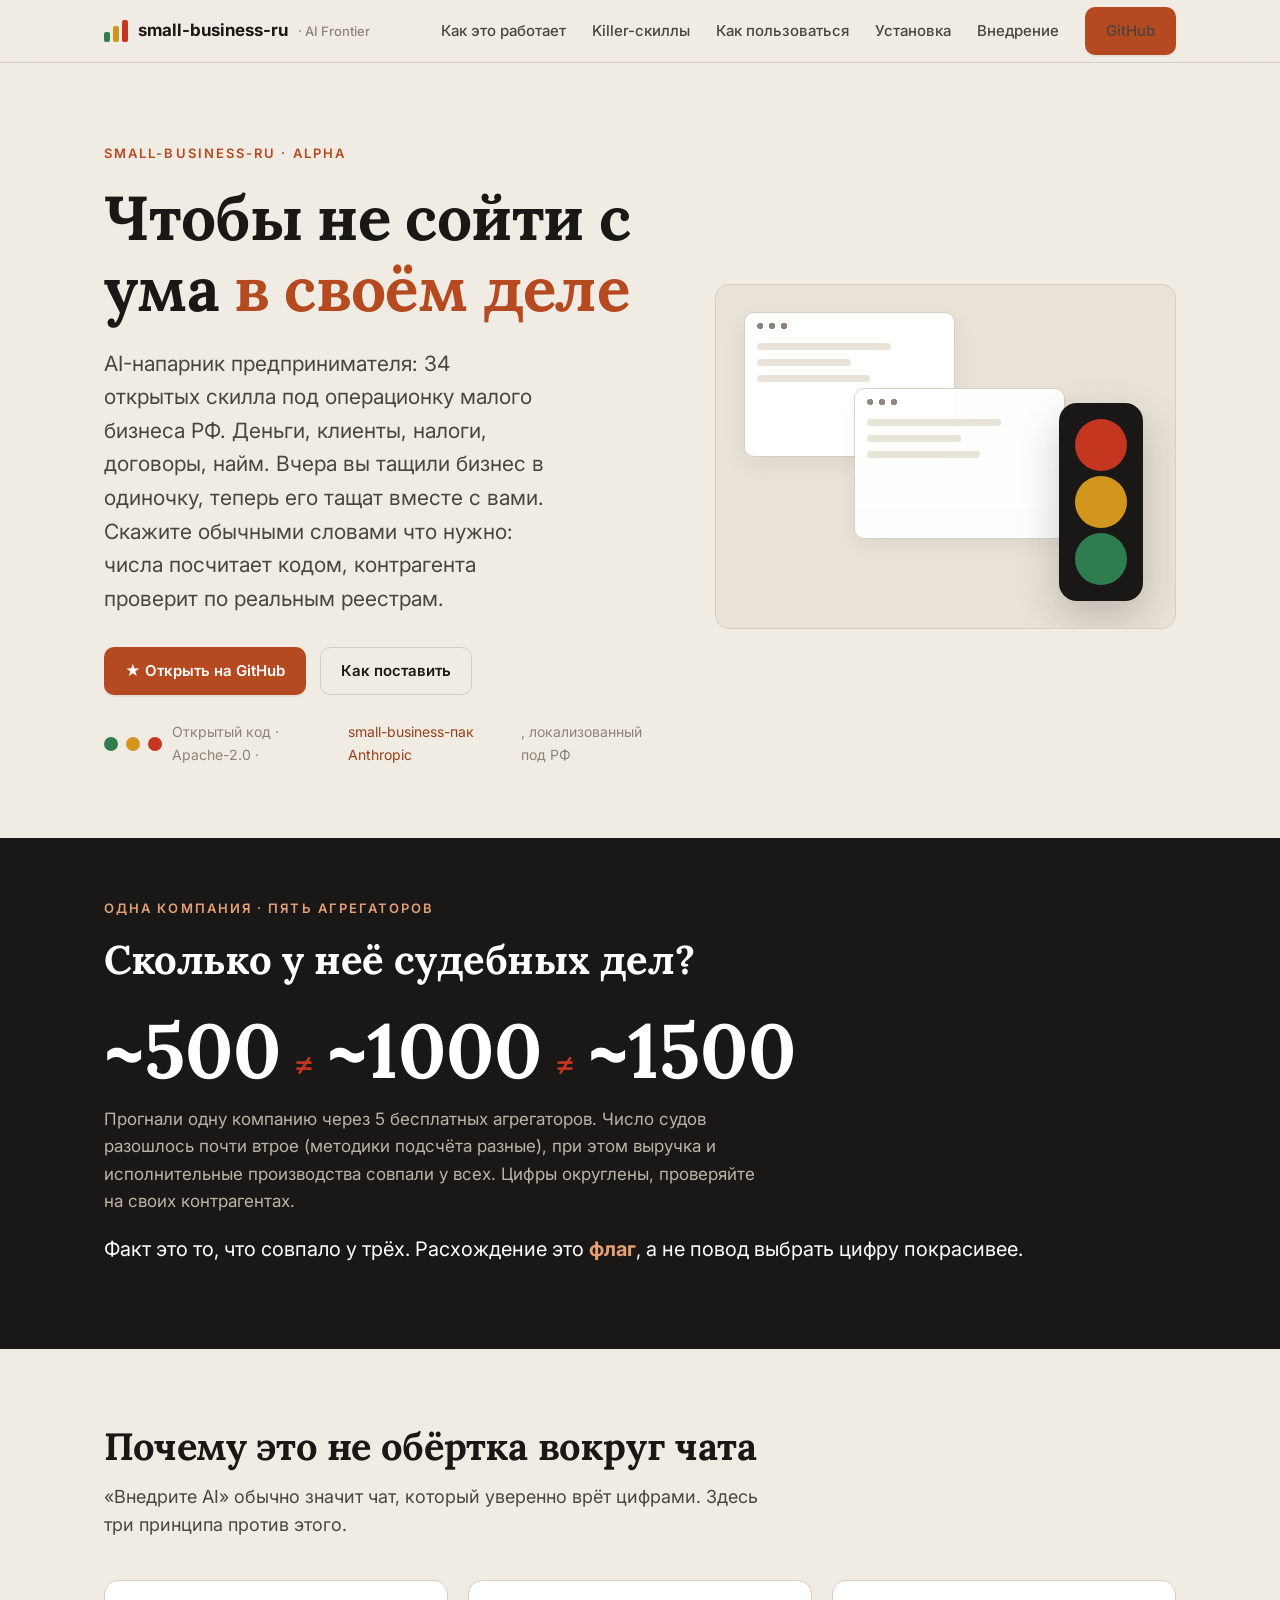
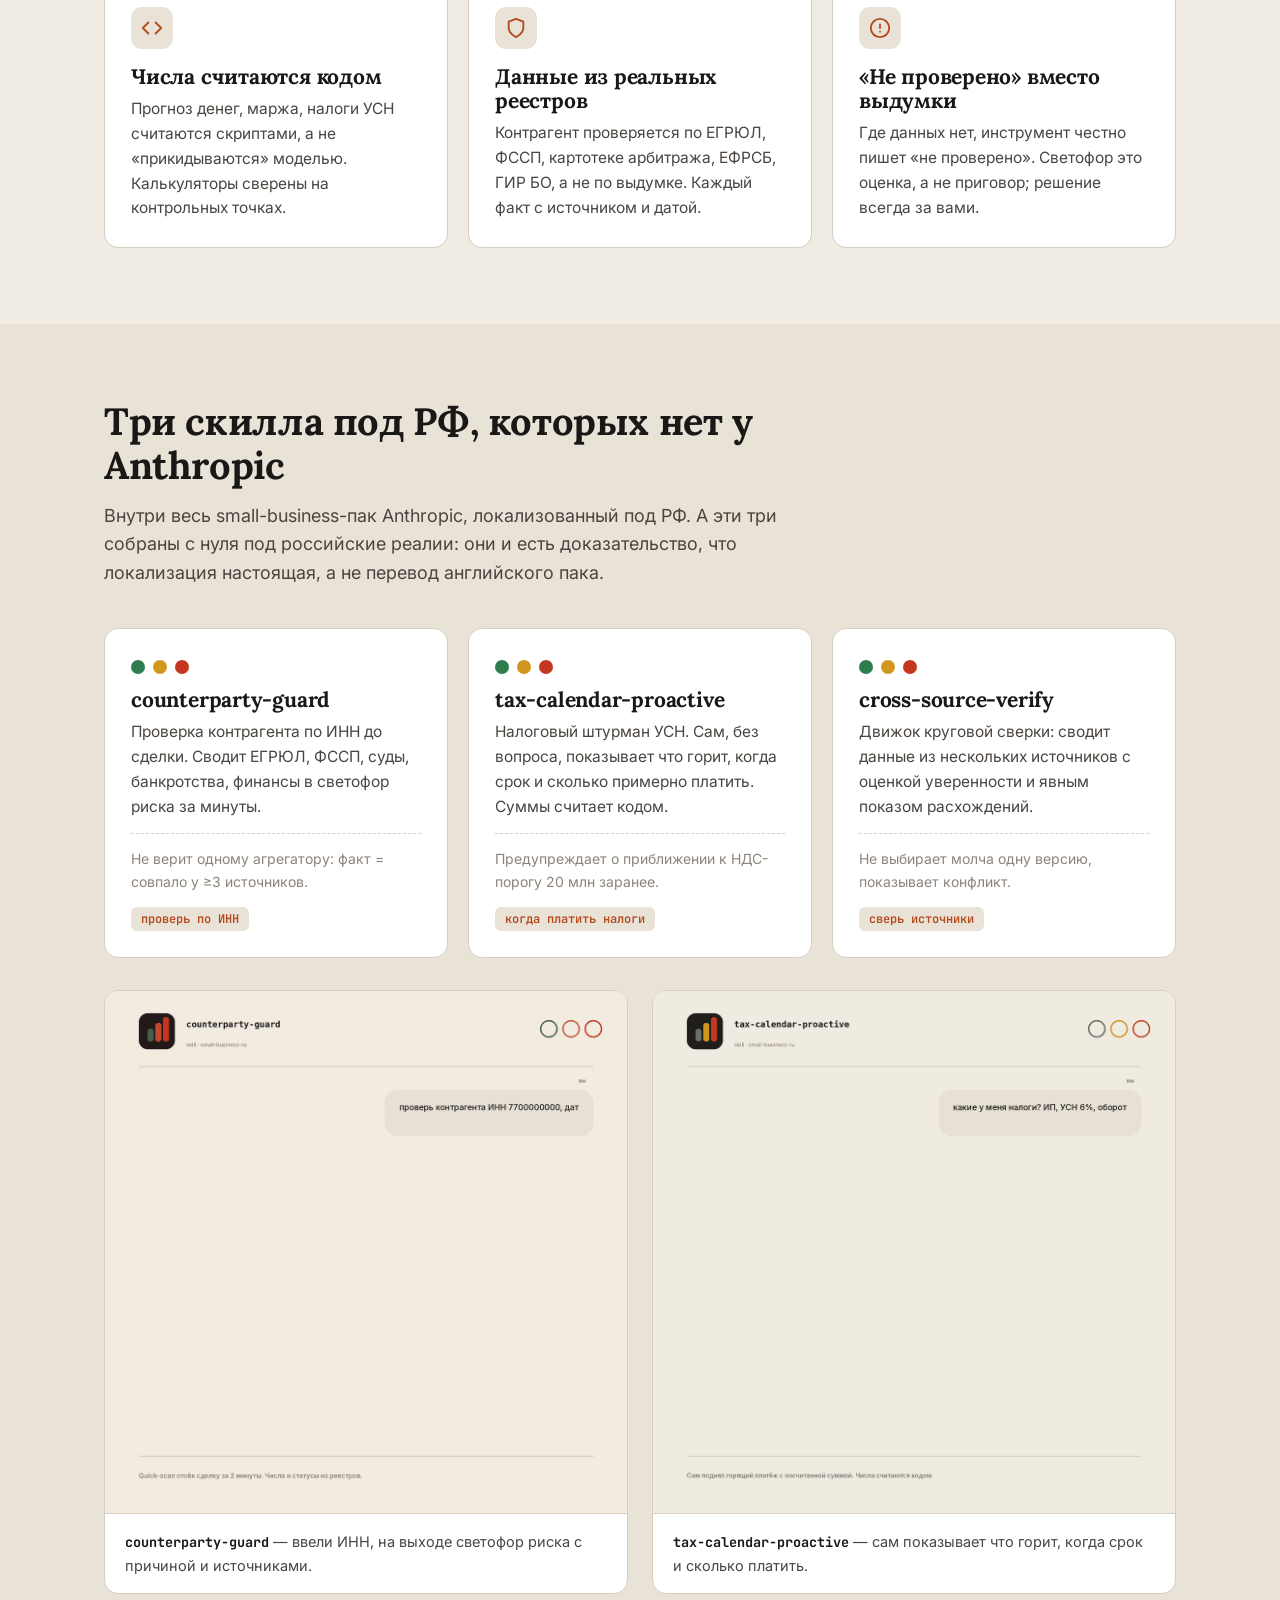
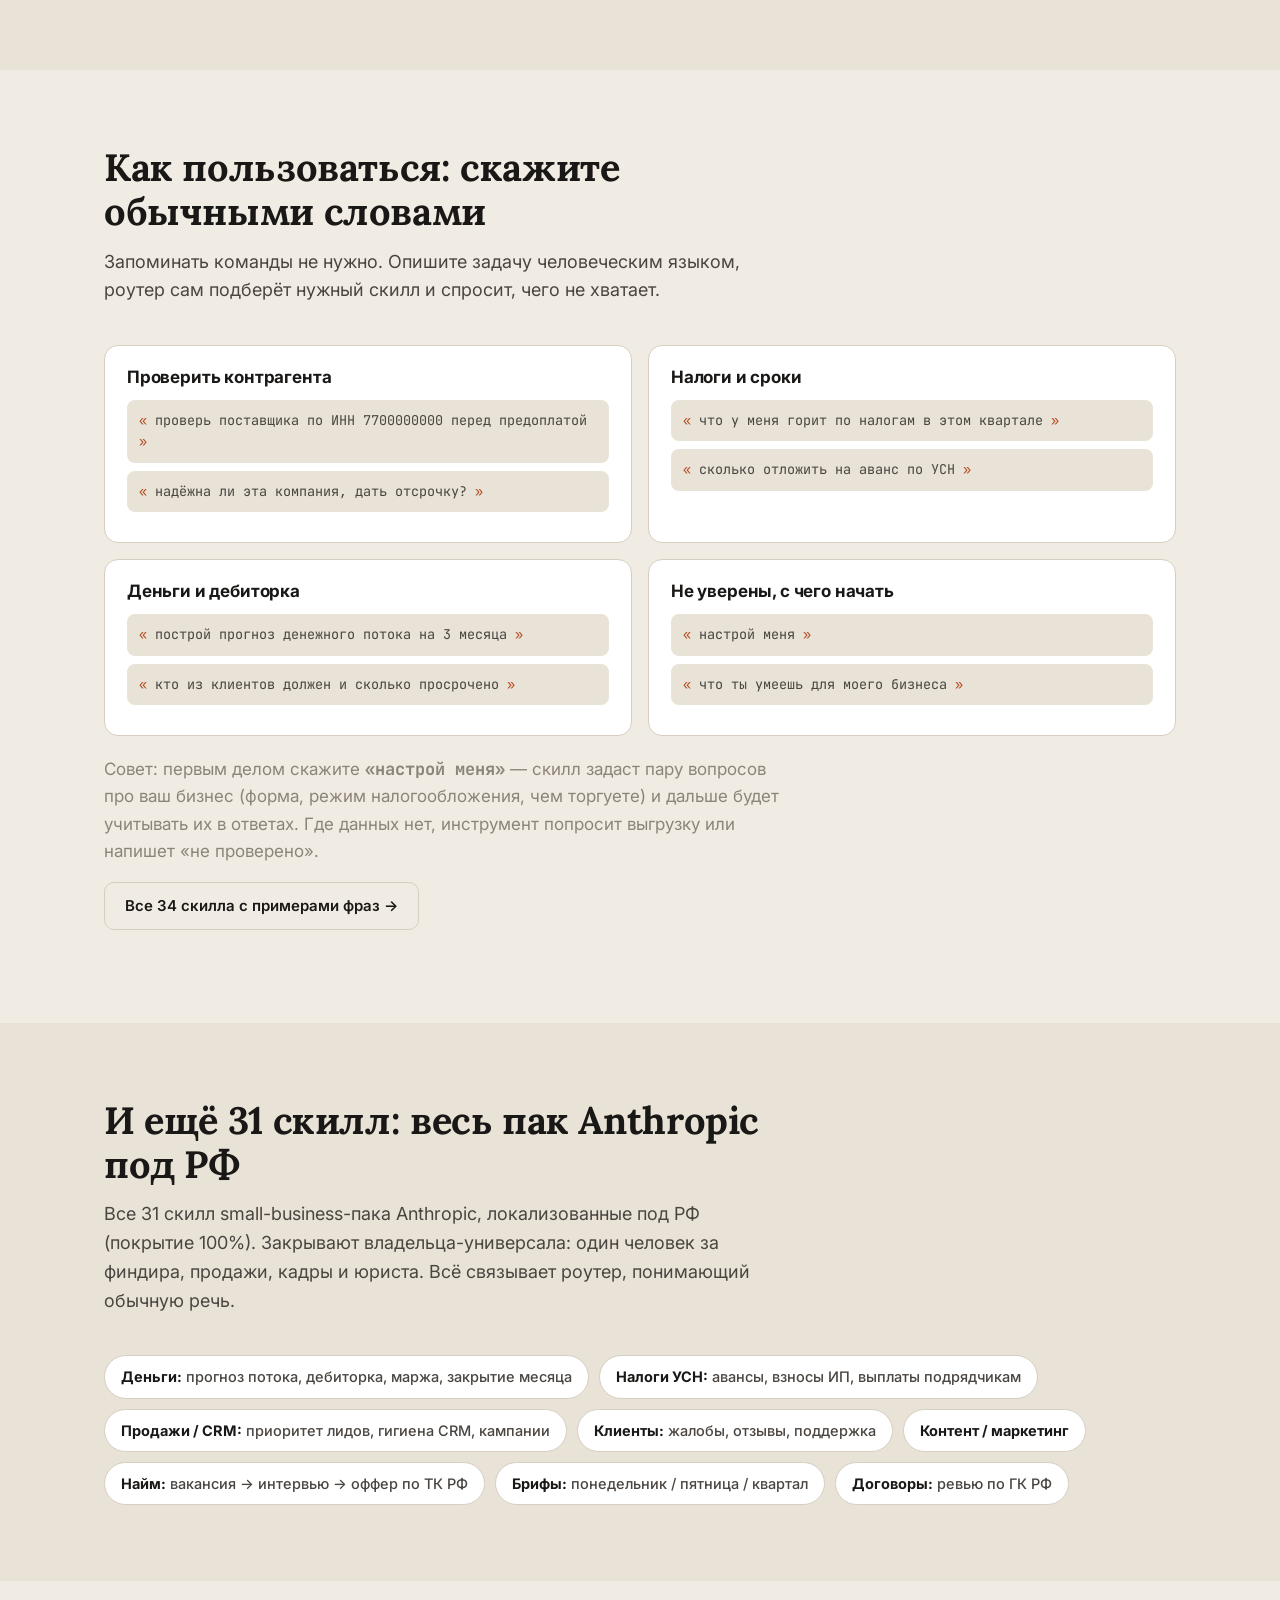
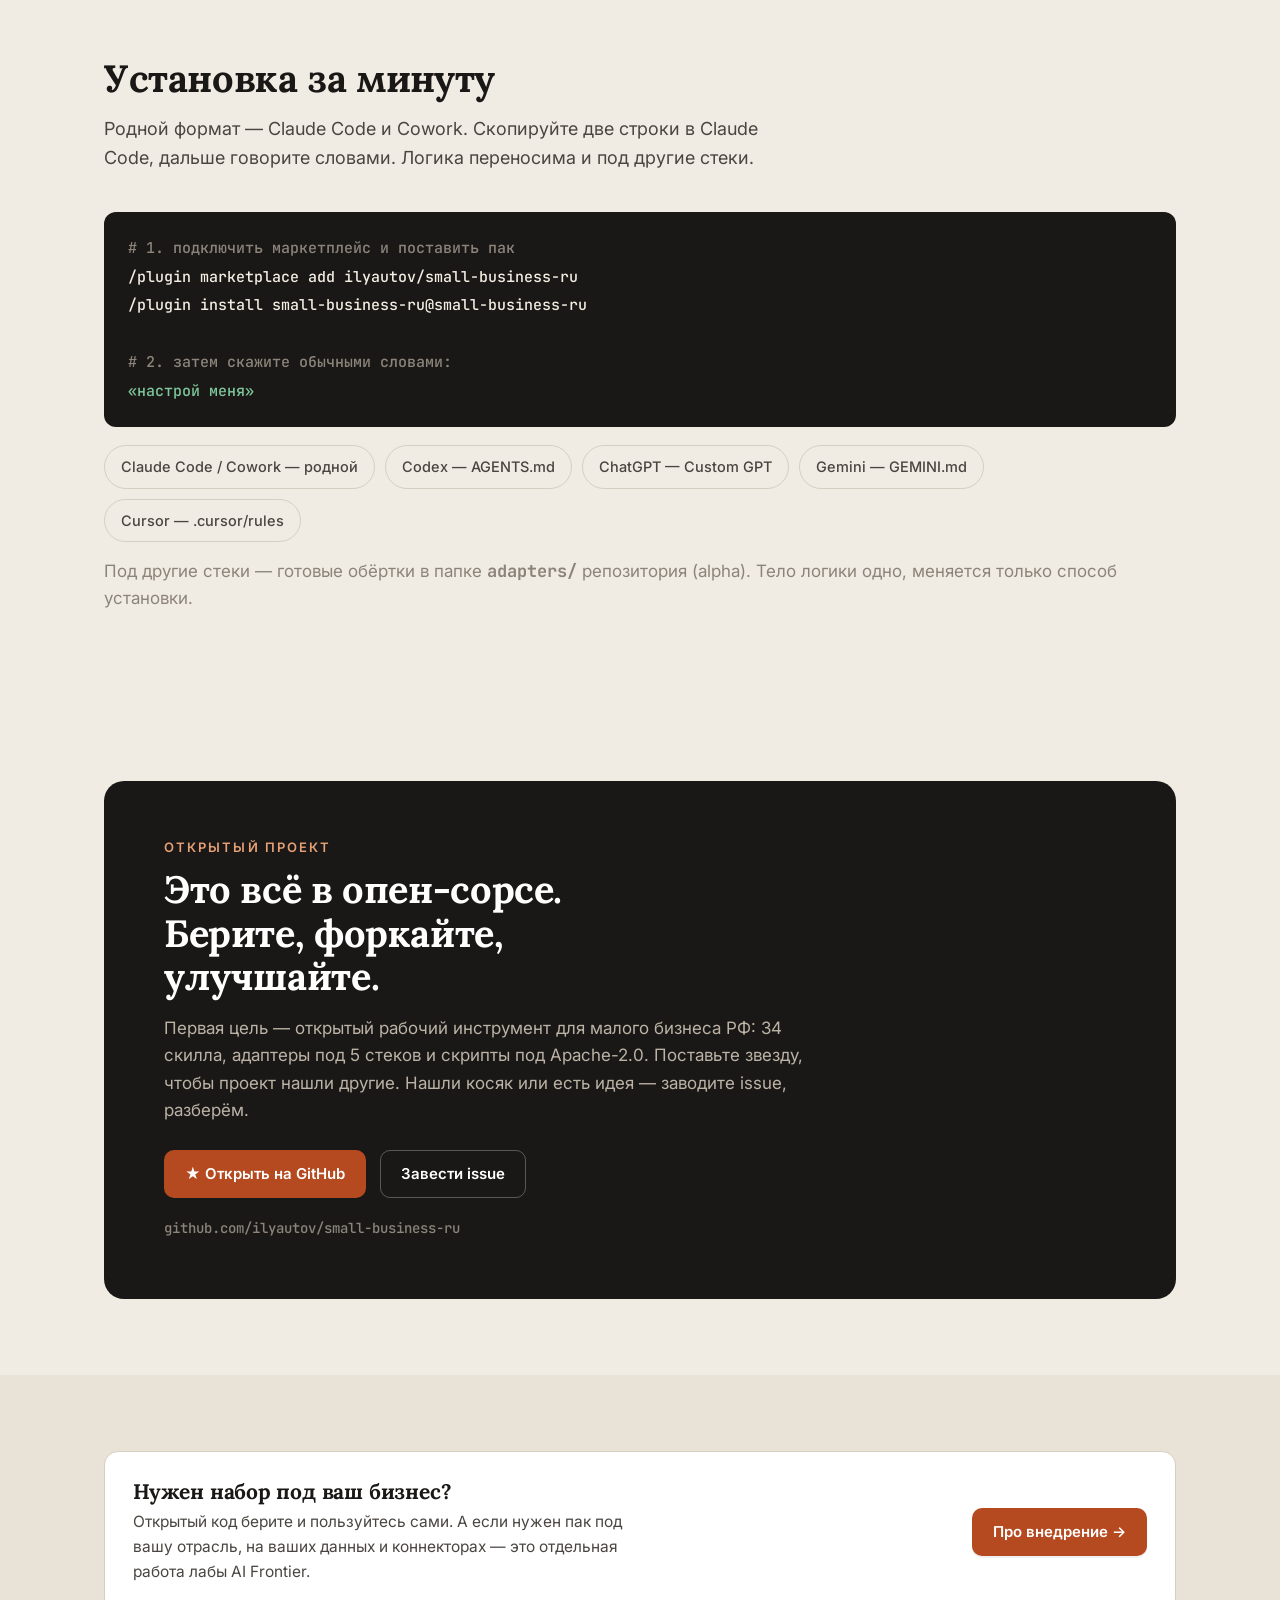
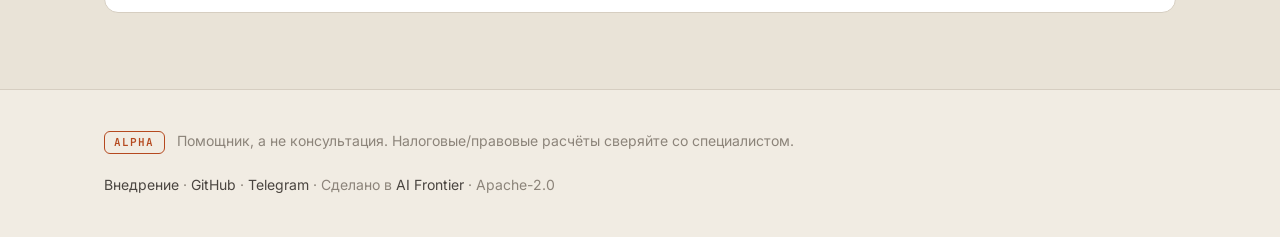
==== docs/index.html @ b431472e "chore: убрать раздел «Команда» из README и лендинга Команда/благодарности сняты из публичного README" ====
<!DOCTYPE html>
<html lang="ru">
<head>
<meta charset="UTF-8">
<meta name="viewport" content="width=device-width, initial-scale=1">
<title>small-business-ru — AI-напарник предпринимателя</title>
<meta name="description" content="AI-напарник по операционке малого бизнеса РФ: 34 открытых скилла под деньги, клиентов, налоги УСН, договоры, найм. Весь small-business-пак Anthropic, локализованный под РФ. Числа считаются кодом, контрагент проверяется по реальным реестрам. Поставьте сами за минуту.">
<meta property="og:title" content="small-business-ru — AI-напарник предпринимателя">
<meta property="og:description" content="Чтобы не сойти с ума в своём деле. 34 открытых AI-скилла под операционку малого бизнеса РФ. Весь пак Anthropic под РФ, числа кодом, данные из реестров. Ставится сам.">
<meta property="og:type" content="website">
<meta property="og:image" content="https://small-business-ru.aifrontier.tech/assets/social-preview.png">
<meta name="twitter:card" content="summary_large_image">
<link rel="preconnect" href="https://fonts.googleapis.com">
<link rel="preconnect" href="https://fonts.gstatic.com" crossorigin>
<link href="https://fonts.googleapis.com/css2?family=Inter:wght@400;500;600;700;800&family=Lora:wght@500;600;700&family=JetBrains+Mono:wght@500;700&display=swap" rel="stylesheet">
<link rel="stylesheet" href="styles.css">
</head>
<body>

<header>
  <div class="wrap nav">
    <a class="brand" href="#top" aria-label="small-business-ru, на главную">
      <span class="bars" aria-hidden="true"><span></span><span></span><span></span></span>
      small-business-ru <small>· AI Frontier</small>
    </a>
    <nav class="nav-links" aria-label="Основная навигация">
      <a href="#how">Как это работает</a>
      <a href="#killer">Killer-скиллы</a>
      <a href="#use">Как пользоваться</a>
      <a href="#install">Установка</a>
      <a href="vnedrenie.html">Внедрение</a>
      <a class="btn btn-primary" href="https://github.com/ilyautov/small-business-ru">GitHub</a>
    </nav>
  </div>
</header>

<main id="top">

  <!-- HERO -->
  <section class="hero">
    <div class="wrap hero-grid">
      <div>
        <div class="kicker">small-business-ru · alpha</div>
        <h1>Чтобы не сойти с ума <span class="accent">в своём деле</span></h1>
        <p class="sub">AI-напарник предпринимателя: 34 открытых скилла под операционку малого бизнеса РФ. Деньги, клиенты, налоги, договоры, найм. Вчера вы тащили бизнес в одиночку, теперь его тащат вместе с вами. Скажите обычными словами что нужно: числа посчитает кодом, контрагента проверит по реальным реестрам.</p>
        <div class="cta-row">
          <a class="btn btn-primary" href="https://github.com/ilyautov/small-business-ru" aria-label="Открыть репозиторий на GitHub">★ Открыть на GitHub</a>
          <a class="btn btn-ghost" href="#install">Как поставить</a>
        </div>
        <div class="trust-mini"><span class="tl" aria-hidden="true"><i class="g"></i><i class="a"></i><i class="r"></i></span> Открытый код · Apache-2.0 · <a href="https://github.com/anthropics/knowledge-work-plugins/tree/main/small-business">small-business-пак Anthropic</a>, локализованный под РФ</div>
      </div>
      <div class="art" role="img" aria-label="Хаос окон бизнеса сводится в один светофор риска">
        <div class="win w1"><div class="lines"><b></b><b></b><b></b></div></div>
        <div class="win w2"><div class="lines"><b></b><b></b><b></b></div></div>
        <div class="signal" aria-hidden="true"><i class="r"></i><i class="a"></i><i class="g"></i></div>
      </div>
    </div>
  </section>

  <!-- PROOF -->
  <section class="proof">
    <div class="wrap">
      <div class="kicker">одна компания · пять агрегаторов</div>
      <h2>Сколько у неё судебных дел?</h2>
      <div class="nums" aria-label="Примерно 500, 1000 и 1500 — данные расходятся">
        <span class="n">~500</span><span class="ne">≠</span>
        <span class="n">~1000</span><span class="ne">≠</span>
        <span class="n">~1500</span>
      </div>
      <p class="small">Прогнали одну компанию через 5 бесплатных агрегаторов. Число судов разошлось почти втрое (методики подсчёта разные), при этом выручка и исполнительные производства совпали у всех. Цифры округлены, проверяйте на своих контрагентах.</p>
      <p class="verdict">Факт это то, что совпало у трёх. Расхождение это <b>флаг</b>, а не повод выбрать цифру покрасивее.</p>
    </div>
  </section>

  <!-- HOW IT WORKS -->
  <section class="s" id="how">
    <div class="wrap">
      <div class="sec-head">
        <h2>Почему это не обёртка вокруг чата</h2>
        <p>«Внедрите AI» обычно значит чат, который уверенно врёт цифрами. Здесь три принципа против этого.</p>
      </div>
      <div class="grid3">
        <div class="card">
          <div class="ico" aria-hidden="true"><svg width="22" height="22" viewBox="0 0 24 24" fill="none" stroke="currentColor" stroke-width="2" stroke-linecap="round" stroke-linejoin="round"><polyline points="16 18 22 12 16 6"/><polyline points="8 6 2 12 8 18"/></svg></div>
          <h3>Числа считаются кодом</h3>
          <p>Прогноз денег, маржа, налоги УСН считаются скриптами, а не «прикидываются» моделью. Калькуляторы сверены на контрольных точках.</p>
        </div>
        <div class="card">
          <div class="ico" aria-hidden="true"><svg width="22" height="22" viewBox="0 0 24 24" fill="none" stroke="currentColor" stroke-width="2" stroke-linecap="round" stroke-linejoin="round"><path d="M12 22s8-4 8-10V5l-8-3-8 3v7c0 6 8 10 8 10z"/></svg></div>
          <h3>Данные из реальных реестров</h3>
          <p>Контрагент проверяется по ЕГРЮЛ, ФССП, картотеке арбитража, ЕФРСБ, ГИР БО, а не по выдумке. Каждый факт с источником и датой.</p>
        </div>
        <div class="card">
          <div class="ico" aria-hidden="true"><svg width="22" height="22" viewBox="0 0 24 24" fill="none" stroke="currentColor" stroke-width="2" stroke-linecap="round" stroke-linejoin="round"><circle cx="12" cy="12" r="10"/><line x1="12" y1="8" x2="12" y2="12"/><line x1="12" y1="16" x2="12.01" y2="16"/></svg></div>
          <h3>«Не проверено» вместо выдумки</h3>
          <p>Где данных нет, инструмент честно пишет «не проверено». Светофор это оценка, а не приговор; решение всегда за вами.</p>
        </div>
      </div>
    </div>
  </section>

  <!-- KILLER TRIO -->
  <section class="s alt killer" id="killer">
    <div class="wrap">
      <div class="sec-head">
        <h2>Три скилла под РФ, которых нет у Anthropic</h2>
        <p>Внутри весь small-business-пак Anthropic, локализованный под РФ. А эти три собраны с нуля под российские реалии: они и есть доказательство, что локализация настоящая, а не перевод английского пака.</p>
      </div>
      <div class="grid3">
        <div class="card">
          <span class="tl" aria-hidden="true"><i class="g"></i><i class="a"></i><i class="r"></i></span>
          <h3>counterparty-guard</h3>
          <p>Проверка контрагента по ИНН до сделки. Сводит ЕГРЮЛ, ФССП, суды, банкротства, финансы в светофор риска за минуты.</p>
          <div class="proofline">Не верит одному агрегатору: факт = совпало у ≥3 источников.</div>
          <span class="tag">проверь по ИНН</span>
        </div>
        <div class="card">
          <span class="tl" aria-hidden="true"><i class="g"></i><i class="a"></i><i class="r"></i></span>
          <h3>tax-calendar-proactive</h3>
          <p>Налоговый штурман УСН. Сам, без вопроса, показывает что горит, когда срок и сколько примерно платить. Суммы считает кодом.</p>
          <div class="proofline">Предупреждает о приближении к НДС-порогу 20 млн заранее.</div>
          <span class="tag">когда платить налоги</span>
        </div>
        <div class="card">
          <span class="tl" aria-hidden="true"><i class="g"></i><i class="a"></i><i class="r"></i></span>
          <h3>cross-source-verify</h3>
          <p>Движок круговой сверки: сводит данные из нескольких источников с оценкой уверенности и явным показом расхождений.</p>
          <div class="proofline">Не выбирает молча одну версию, показывает конфликт.</div>
          <span class="tag">сверь источники</span>
        </div>
      </div>

      <!-- DEMOS -->
      <div class="demos" style="margin-top:32px">
        <figure class="demo">
          <img src="assets/demo_counterparty-guard.gif" alt="Демонстрация counterparty-guard: проверка контрагента по ИНН со сведением реестров в светофор риска" loading="lazy" width="1080" height="1080">
          <figcaption><b>counterparty-guard</b> — ввели ИНН, на выходе светофор риска с причиной и источниками.</figcaption>
        </figure>
        <figure class="demo">
          <img src="assets/demo_tax-calendar-proactive.gif" alt="Демонстрация tax-calendar-proactive: налоговый календарь УСН с расчётом сумм и сроков" loading="lazy" width="1080" height="1080">
          <figcaption><b>tax-calendar-proactive</b> — сам показывает что горит, когда срок и сколько платить.</figcaption>
        </figure>
      </div>
    </div>
  </section>

  <!-- HOW TO USE -->
  <section class="s" id="use">
    <div class="wrap">
      <div class="sec-head">
        <h2>Как пользоваться: скажите обычными словами</h2>
        <p>Запоминать команды не нужно. Опишите задачу человеческим языком, роутер сам подберёт нужный скилл и спросит, чего не хватает.</p>
      </div>
      <div class="usage">
        <div class="ucard">
          <h3>Проверить контрагента</h3>
          <span class="prompt">проверь поставщика по ИНН 7700000000 перед предоплатой</span>
          <span class="prompt">надёжна ли эта компания, дать отсрочку?</span>
        </div>
        <div class="ucard">
          <h3>Налоги и сроки</h3>
          <span class="prompt">что у меня горит по налогам в этом квартале</span>
          <span class="prompt">сколько отложить на аванс по УСН</span>
        </div>
        <div class="ucard">
          <h3>Деньги и дебиторка</h3>
          <span class="prompt">построй прогноз денежного потока на 3 месяца</span>
          <span class="prompt">кто из клиентов должен и сколько просрочено</span>
        </div>
        <div class="ucard">
          <h3>Не уверены, с чего начать</h3>
          <span class="prompt">настрой меня</span>
          <span class="prompt">что ты умеешь для моего бизнеса</span>
        </div>
      </div>
      <p class="small" style="color:var(--mute);margin-top:20px;max-width:62ch">
        Совет: первым делом скажите <b class="mono">«настрой меня»</b> — скилл задаст пару вопросов про ваш бизнес (форма, режим налогообложения, чем торгуете) и дальше будет учитывать их в ответах. Где данных нет, инструмент попросит выгрузку или напишет «не проверено».
      </p>
      <p style="margin-top:14px"><a class="btn btn-ghost" href="https://github.com/ilyautov/small-business-ru/blob/main/USAGE.md">Все 34 скилла с примерами фраз →</a></p>
    </div>
  </section>

  <!-- WHAT'S INSIDE -->
  <section class="s alt" id="inside">
    <div class="wrap">
      <div class="sec-head">
        <h2>И ещё 31 скилл: весь пак Anthropic под РФ</h2>
        <p>Все 31 скилл small-business-пака Anthropic, локализованные под РФ (покрытие 100%). Закрывают владельца-универсала: один человек за финдира, продажи, кадры и юриста. Всё связывает роутер, понимающий обычную речь.</p>
      </div>
      <div class="chips">
        <span class="chip"><b>Деньги:</b> прогноз потока, дебиторка, маржа, закрытие месяца</span>
        <span class="chip"><b>Налоги УСН:</b> авансы, взносы ИП, выплаты подрядчикам</span>
        <span class="chip"><b>Продажи / CRM:</b> приоритет лидов, гигиена CRM, кампании</span>
        <span class="chip"><b>Клиенты:</b> жалобы, отзывы, поддержка</span>
        <span class="chip"><b>Контент / маркетинг</b></span>
        <span class="chip"><b>Найм:</b> вакансия → интервью → оффер по ТК РФ</span>
        <span class="chip"><b>Брифы:</b> понедельник / пятница / квартал</span>
        <span class="chip"><b>Договоры:</b> ревью по ГК РФ</span>
      </div>
    </div>
  </section>

  <!-- INSTALL -->
  <section class="s" id="install">
    <div class="wrap">
      <div class="sec-head">
        <h2>Установка за минуту</h2>
        <p>Родной формат — Claude Code и Cowork. Скопируйте две строки в Claude Code, дальше говорите словами. Логика переносима и под другие стеки.</p>
      </div>
      <div class="code">
        <span class="c"># 1. подключить маркетплейс и поставить пак</span><br>
        /plugin marketplace add ilyautov/small-business-ru<br>
        /plugin install small-business-ru@small-business-ru<br><br>
        <span class="c"># 2. затем скажите обычными словами:</span><br>
        <span class="ok">«настрой меня»</span>
      </div>
      <div class="stacks">
        <span class="chip">Claude Code / Cowork — родной</span>
        <span class="chip">Codex — AGENTS.md</span>
        <span class="chip">ChatGPT — Custom GPT</span>
        <span class="chip">Gemini — GEMINI.md</span>
        <span class="chip">Cursor — .cursor/rules</span>
      </div>
      <p class="small" style="color:var(--mute);margin-top:16px">Под другие стеки — готовые обёртки в папке <b class="mono">adapters/</b> репозитория (alpha). Тело логики одно, меняется только способ установки.</p>
    </div>
  </section>

  <!-- OPEN SOURCE CTA -->
  <section class="s" id="opensource">
    <div class="wrap">
      <div class="oss">
        <div class="kicker">открытый проект</div>
        <h2>Это всё в опен-сорсе. Берите, форкайте, улучшайте.</h2>
        <p>Первая цель — открытый рабочий инструмент для малого бизнеса РФ: 34 скилла, адаптеры под 5 стеков и скрипты под Apache-2.0. Поставьте звезду, чтобы проект нашли другие. Нашли косяк или есть идея — заводите issue, разберём.</p>
        <div class="cta-row">
          <a class="btn btn-primary" href="https://github.com/ilyautov/small-business-ru">★ Открыть на GitHub</a>
          <a class="btn btn-ghost" href="https://github.com/ilyautov/small-business-ru/issues">Завести issue</a>
        </div>
        <div class="repo-line">github.com/ilyautov/small-business-ru</div>
      </div>
    </div>
  </section>

  <!-- TEASER → vnedrenie -->
  <section class="s alt">
    <div class="wrap">
      <div class="teaser">
        <div class="t-txt">
          <h3>Нужен набор под ваш бизнес?</h3>
          <p>Открытый код берите и пользуйтесь сами. А если нужен пак под вашу отрасль, на ваших данных и коннекторах — это отдельная работа лабы AI Frontier.</p>
        </div>
        <a class="btn btn-primary" href="vnedrenie.html">Про внедрение →</a>
      </div>
    </div>
  </section>


</main>

<footer>
  <div class="wrap foot">
    <div>
      <span class="alpha">alpha</span>
      &nbsp; Помощник, а не консультация. Налоговые/правовые расчёты сверяйте со специалистом.
    </div>
    <div>
      <a href="vnedrenie.html">Внедрение</a> ·
      <a href="https://github.com/ilyautov/small-business-ru">GitHub</a> ·
      <a href="https://t.me/gorilla_under_hood">Telegram</a> ·
      Сделано в <a href="https://aifrontier.tech">AI Frontier</a> · Apache-2.0
    </div>
  </div>
</footer>

</body>
</html>
---- docs/styles.css ----
:root{
  --paper:#F1ECE3; --paper-2:#E9E3D7; --ink:#1A1816; --body:#4A4540;
  --mute:#8C847A; --ochre:#B5491F; --ochre-ink:#9A3E1A; --line:#D6CEC1;
  --green:#2D7D4F; --amber:#D2961E; --red:#C4361F;
  --maxw:1120px; --r:14px; --t:200ms cubic-bezier(.2,.6,.2,1);
}
*{box-sizing:border-box}
html{scroll-behavior:smooth;overflow-x:hidden}
@media (prefers-reduced-motion:reduce){html{scroll-behavior:auto} *{animation:none!important;transition:none!important}}
body{margin:0;background:var(--paper);color:var(--ink);
  font-family:Inter,system-ui,-apple-system,sans-serif;font-size:17px;line-height:1.6;
  -webkit-font-smoothing:antialiased;overflow-x:hidden}
h1,h2,h3{font-family:Lora,Georgia,serif;line-height:1.15;letter-spacing:-.01em;margin:0}
.mono{font-family:"JetBrains Mono",ui-monospace,monospace}
a{color:var(--ochre-ink);text-decoration:none}
a:hover{text-decoration:underline}
.wrap{max-width:var(--maxw);margin:0 auto;padding:0 24px}
.accent{color:var(--ochre)}
:focus-visible{outline:3px solid var(--ochre);outline-offset:2px;border-radius:4px}

.tl{display:inline-flex;gap:8px;align-items:center}
.tl i{width:14px;height:14px;border-radius:50%;display:block}
.tl .g{background:var(--green)} .tl .a{background:var(--amber)} .tl .r{background:var(--red)}

header{position:sticky;top:0;z-index:50;background:rgba(241,236,227,.86);backdrop-filter:blur(8px);border-bottom:1px solid var(--line)}
.nav{display:flex;align-items:center;justify-content:space-between;height:62px}
.brand{display:flex;align-items:center;gap:10px;font-weight:700;color:var(--ink)}
.brand:hover{text-decoration:none}
.brand .bars{display:flex;gap:3px;align-items:flex-end;height:22px}
.brand .bars span{width:6px;border-radius:2px}
.brand .bars span:nth-child(1){height:10px;background:var(--green)}
.brand .bars span:nth-child(2){height:16px;background:var(--amber)}
.brand .bars span:nth-child(3){height:22px;background:var(--red)}
.brand small{font-weight:500;color:var(--mute);font-size:13px}
.nav-links{display:flex;gap:26px;align-items:center}
.nav-links a{color:var(--body);font-weight:500;font-size:15px}
.nav-links a.active{color:var(--ink);font-weight:700}
.btn{display:inline-flex;align-items:center;gap:8px;font-weight:600;font-size:15px;
  padding:11px 20px;border-radius:10px;cursor:pointer;transition:transform var(--t),background var(--t),box-shadow var(--t);border:1px solid transparent}
.btn:hover{text-decoration:none;transform:translateY(-1px)}
.btn-primary{background:var(--ochre);color:#fff;box-shadow:0 2px 0 rgba(0,0,0,.06)}
.btn-primary:hover{background:#a23f17;box-shadow:0 6px 18px rgba(181,73,31,.25)}
.btn-ghost{background:transparent;color:var(--ink);border-color:var(--line)}
.btn-ghost:hover{background:var(--paper-2)}
@media(max-width:760px){.nav-links a:not(.btn){display:none}}

.hero{padding:84px 0 72px;position:relative;overflow:hidden}
.hero-grid{display:grid;grid-template-columns:1.1fr .9fr;gap:48px;align-items:center}
.kicker{font:600 13px/1 Inter;letter-spacing:.16em;text-transform:uppercase;color:var(--ochre);margin-bottom:22px}
.hero h1{font-size:clamp(32px,7vw,62px);font-weight:700}
.hero p.sub{font-size:clamp(17px,2.2vw,21px);color:var(--body);margin:22px 0 32px;max-width:34ch}
.cta-row{display:flex;gap:14px;flex-wrap:wrap}
.trust-mini{margin-top:26px;color:var(--mute);font-size:14px;display:flex;align-items:center;gap:10px}
.art{position:relative;aspect-ratio:4/3;background:var(--paper-2);border:1px solid var(--line);border-radius:var(--r);overflow:hidden}
.win{position:absolute;background:#fff;border:1px solid var(--line);border-radius:10px;box-shadow:0 8px 24px rgba(26,24,22,.06)}
.win::before{content:"";position:absolute;top:10px;left:12px;width:34px;height:6px;border-radius:3px;
  background:radial-gradient(circle 3px at 3px 3px,var(--mute) 99%,transparent) left/12px 6px repeat-x}
.win.w1{top:8%;left:6%;width:46%;height:42%}
.win.w2{top:30%;left:30%;width:46%;height:44%;opacity:.96}
.lines{position:absolute;left:12px;right:30%;top:30px}
.lines b{display:block;height:7px;border-radius:4px;background:var(--paper-2);margin-bottom:9px}
.lines b:nth-child(2){width:70%} .lines b:nth-child(3){width:84%}
.signal{position:absolute;right:7%;bottom:8%;width:84px;height:198px;background:var(--ink);border-radius:18px;
  display:flex;flex-direction:column;align-items:center;justify-content:space-around;padding:14px 0;box-shadow:0 16px 40px rgba(26,24,22,.22)}
.signal i{width:52px;height:52px;border-radius:50%}
.signal .r{background:var(--red)} .signal .a{background:var(--amber)} .signal .g{background:var(--green)}
@media(max-width:860px){.hero-grid{grid-template-columns:1fr;gap:32px}.art{order:-1;max-width:460px}}

.proof{background:var(--ink);color:var(--paper);padding:64px 0}
.proof .kicker{color:#E6A075}
.proof h2{color:#fff;font-size:clamp(26px,4vw,40px);margin-bottom:8px}
.nums{display:flex;gap:14px;align-items:baseline;flex-wrap:wrap;margin:30px 0 14px}
.nums .n{font:700 clamp(34px,9vw,76px)/1 Lora;color:#fff}
.nums .ne{font:700 clamp(26px,5vw,34px)/1 Lora;color:var(--red)}
.proof .small{color:#bcb3a6;max-width:60ch}
.proof .verdict{margin-top:18px;font-size:20px;color:#fff}
.proof .verdict b{color:#E6A075}

section.s{padding:76px 0}
.s.alt{background:var(--paper-2)}
.sec-head{max-width:62ch;margin-bottom:40px}
.sec-head h2{font-size:clamp(26px,4vw,38px)}
.sec-head p{color:var(--body);margin:14px 0 0;font-size:18px}
.grid3{display:grid;grid-template-columns:repeat(3,1fr);gap:20px}
.grid2{display:grid;grid-template-columns:repeat(2,1fr);gap:20px}
@media(max-width:860px){.grid3,.grid2{grid-template-columns:1fr}}
.card{background:#fff;border:1px solid var(--line);border-radius:var(--r);padding:26px;transition:transform var(--t),box-shadow var(--t)}
.card:hover{transform:translateY(-3px);box-shadow:0 14px 36px rgba(26,24,22,.08)}
.card .ico{width:42px;height:42px;border-radius:11px;background:var(--paper-2);display:flex;align-items:center;justify-content:center;margin-bottom:16px;color:var(--ochre)}
.card h3{font-size:21px;margin-bottom:8px}
.card p{color:var(--body);margin:0;font-size:15.5px}
.card .tag{display:inline-block;margin-top:14px;font:600 12px/1 "JetBrains Mono";color:var(--ochre);background:var(--paper-2);padding:6px 10px;border-radius:6px}
.killer .card{position:relative}
.killer .tl{margin-bottom:14px}
.killer .proofline{margin-top:14px;padding-top:14px;border-top:1px dashed var(--line);color:var(--mute);font-size:14px}

/* demo gifs */
.demos{display:grid;grid-template-columns:repeat(2,1fr);gap:24px}
@media(max-width:760px){.demos{grid-template-columns:1fr}}
.demo{margin:0;background:#fff;border:1px solid var(--line);border-radius:var(--r);overflow:hidden}
.demo img{display:block;width:100%;height:auto;background:var(--paper-2)}
.demo figcaption{padding:16px 20px;color:var(--body);font-size:14.5px;border-top:1px solid var(--line)}
.demo figcaption b{color:var(--ink);font-family:"JetBrains Mono",monospace;font-size:13.5px}

.chips{display:flex;flex-wrap:wrap;gap:10px}
.chip{background:#fff;border:1px solid var(--line);border-radius:999px;padding:9px 16px;font-size:14.5px;font-weight:500;color:var(--body)}
.chip b{color:var(--ink);font-weight:700}

/* usage / how-to */
.usage{display:grid;grid-template-columns:repeat(2,1fr);gap:16px}
@media(max-width:760px){.usage{grid-template-columns:1fr}}
.ucard{background:#fff;border:1px solid var(--line);border-radius:var(--r);padding:22px}
.ucard h3{font-size:17px;margin-bottom:12px;color:var(--ink);font-family:Inter;font-weight:700}
.prompt{display:block;font-family:"JetBrains Mono",monospace;font-size:13.5px;color:var(--body);
  background:var(--paper-2);border-radius:8px;padding:10px 12px;margin-bottom:8px}
.prompt::before{content:"« ";color:var(--ochre)} .prompt::after{content:" »";color:var(--ochre)}

.code{background:var(--ink);color:#f3ede2;border-radius:12px;padding:22px 24px;font:500 15px/1.9 "JetBrains Mono";overflow-x:auto}
.code .c{color:#8c847a}
.code .ok{color:#7ec79a}
.stacks{display:flex;gap:10px;flex-wrap:wrap;margin-top:18px}
.stacks .chip{background:var(--paper)}

/* numbered steps (services) */
.steps{counter-reset:st;display:grid;gap:16px}
.step{display:flex;gap:16px;align-items:flex-start;background:#fff;border:1px solid var(--line);border-radius:var(--r);padding:20px 22px}
.step::before{counter-increment:st;content:counter(st);flex:0 0 auto;width:34px;height:34px;border-radius:50%;
  background:var(--ochre);color:#fff;font-weight:700;display:flex;align-items:center;justify-content:center}
.step h3{font-size:18px;margin-bottom:4px;font-family:Inter;font-weight:700}
.step p{margin:0;color:var(--body);font-size:15.5px}

/* open-source CTA band (primary) */
.oss{background:var(--ink);color:var(--paper);border-radius:20px;padding:clamp(36px,6vw,60px)}
.oss .kicker{color:#E6A075;margin-bottom:14px}
.oss h2{color:#fff;font-size:clamp(26px,4vw,38px);max-width:22ch}
.oss p{color:#bcb3a6;max-width:62ch;margin:16px 0 26px;font-size:17px}
.oss .btn-primary{background:var(--ochre)}
.oss .btn-ghost{color:#fff;border-color:rgba(255,255,255,.28)}
.oss .btn-ghost:hover{background:rgba(255,255,255,.08)}
.oss .repo-line{margin-top:20px;color:#8c847a;font:500 14px/1.5 "JetBrains Mono"}

/* services CTA band + teaser */
.services{background:var(--ochre);color:#fff;border-radius:20px;padding:clamp(36px,6vw,64px);text-align:center;margin:40px 0}
.services h2{color:#fff;font-size:clamp(26px,4vw,40px)}
.services p{color:#fbe7da;max-width:54ch;margin:16px auto 28px;font-size:18px}
.services .btn-primary{background:#fff;color:var(--ochre)}
.services .btn-primary:hover{background:#f3ede2}
.teaser{border:1px solid var(--line);background:#fff;border-radius:var(--r);padding:28px;display:flex;
  gap:20px;align-items:center;justify-content:space-between;flex-wrap:wrap}
.teaser .t-txt h3{font-size:21px;margin-bottom:6px}
.teaser .t-txt p{margin:0;color:var(--body);font-size:15.5px;max-width:52ch}

footer{border-top:1px solid var(--line);padding:40px 0;color:var(--mute);font-size:14px}
.foot{display:flex;justify-content:space-between;gap:20px;flex-wrap:wrap;align-items:center}
.foot a{color:var(--body)}
.alpha{display:inline-block;font:600 11px/1 "JetBrains Mono";letter-spacing:.1em;color:var(--ochre);border:1px solid var(--ochre);padding:5px 9px;border-radius:6px;text-transform:uppercase}

@media(max-width:480px){
  .nums{gap:8px}
  .nums .n{font-size:30px}
  .nums .ne{font-size:22px}
  .wrap{padding:0 18px}
}
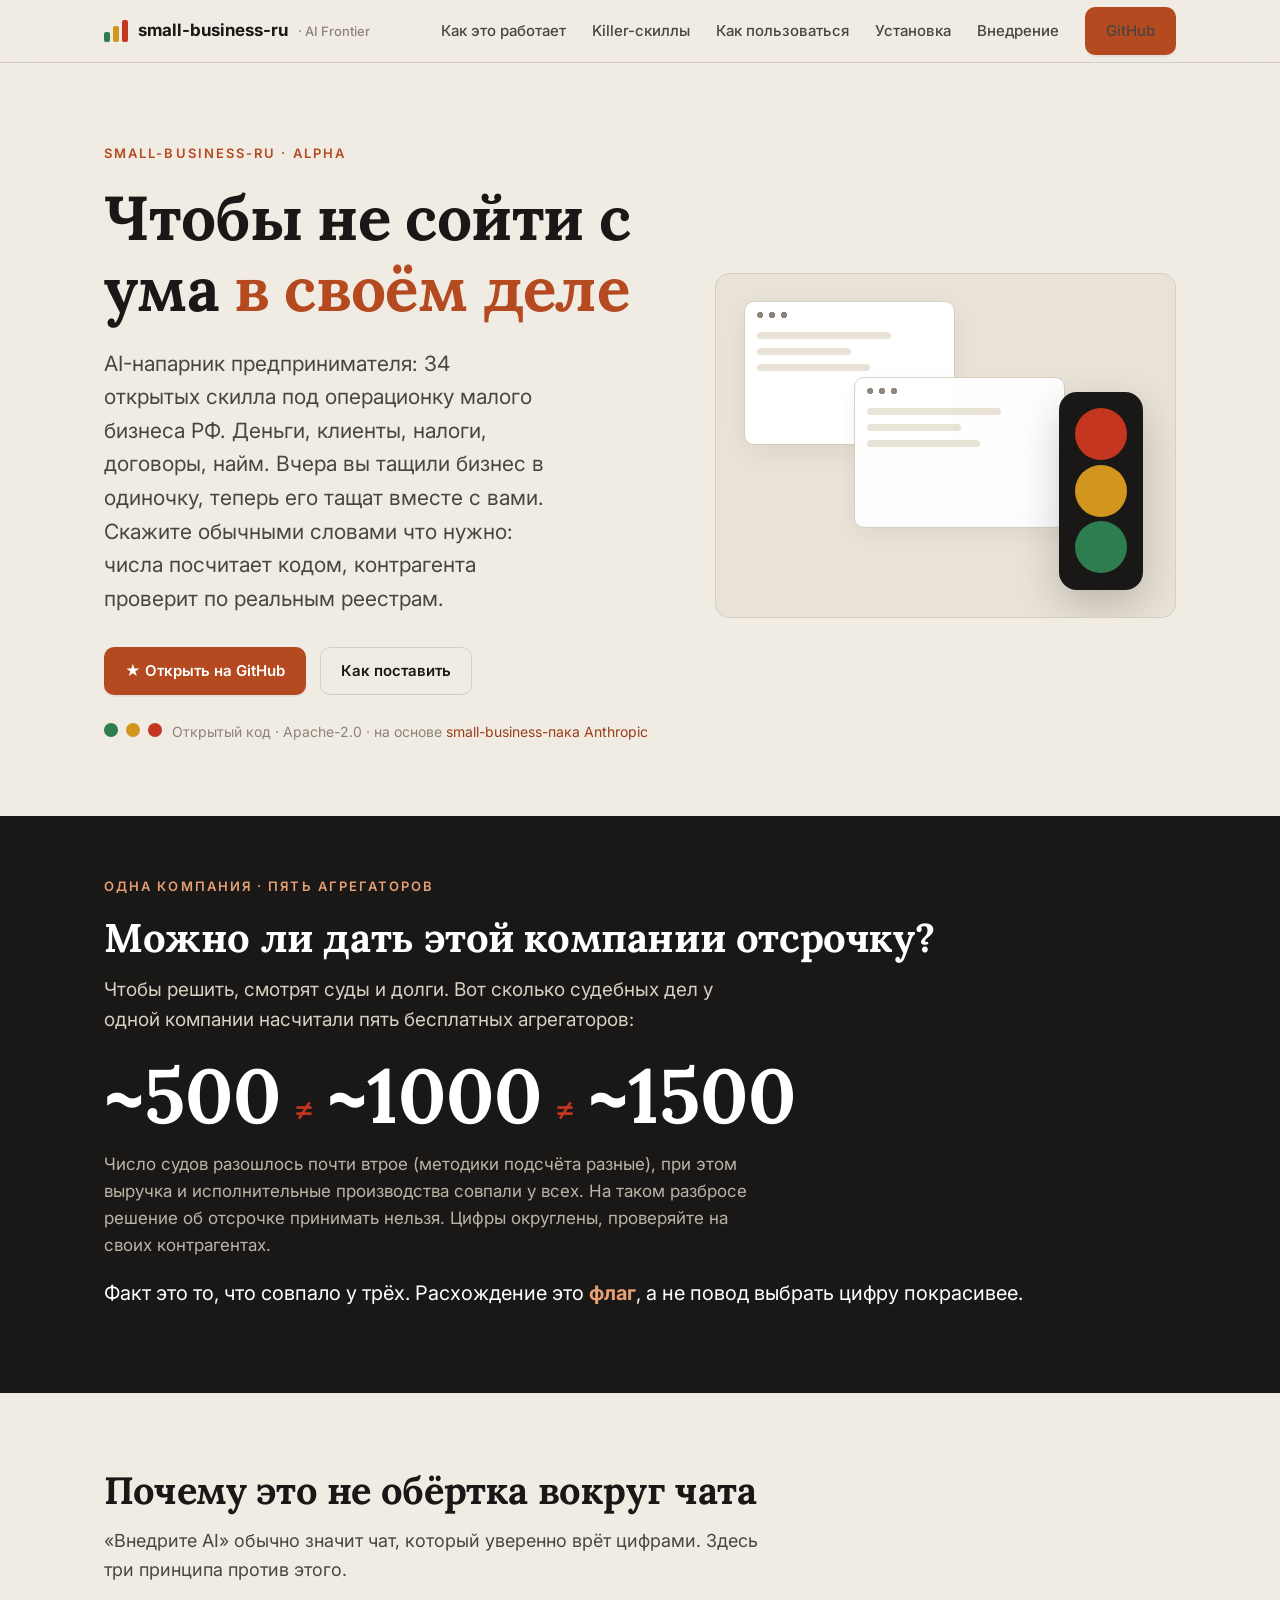
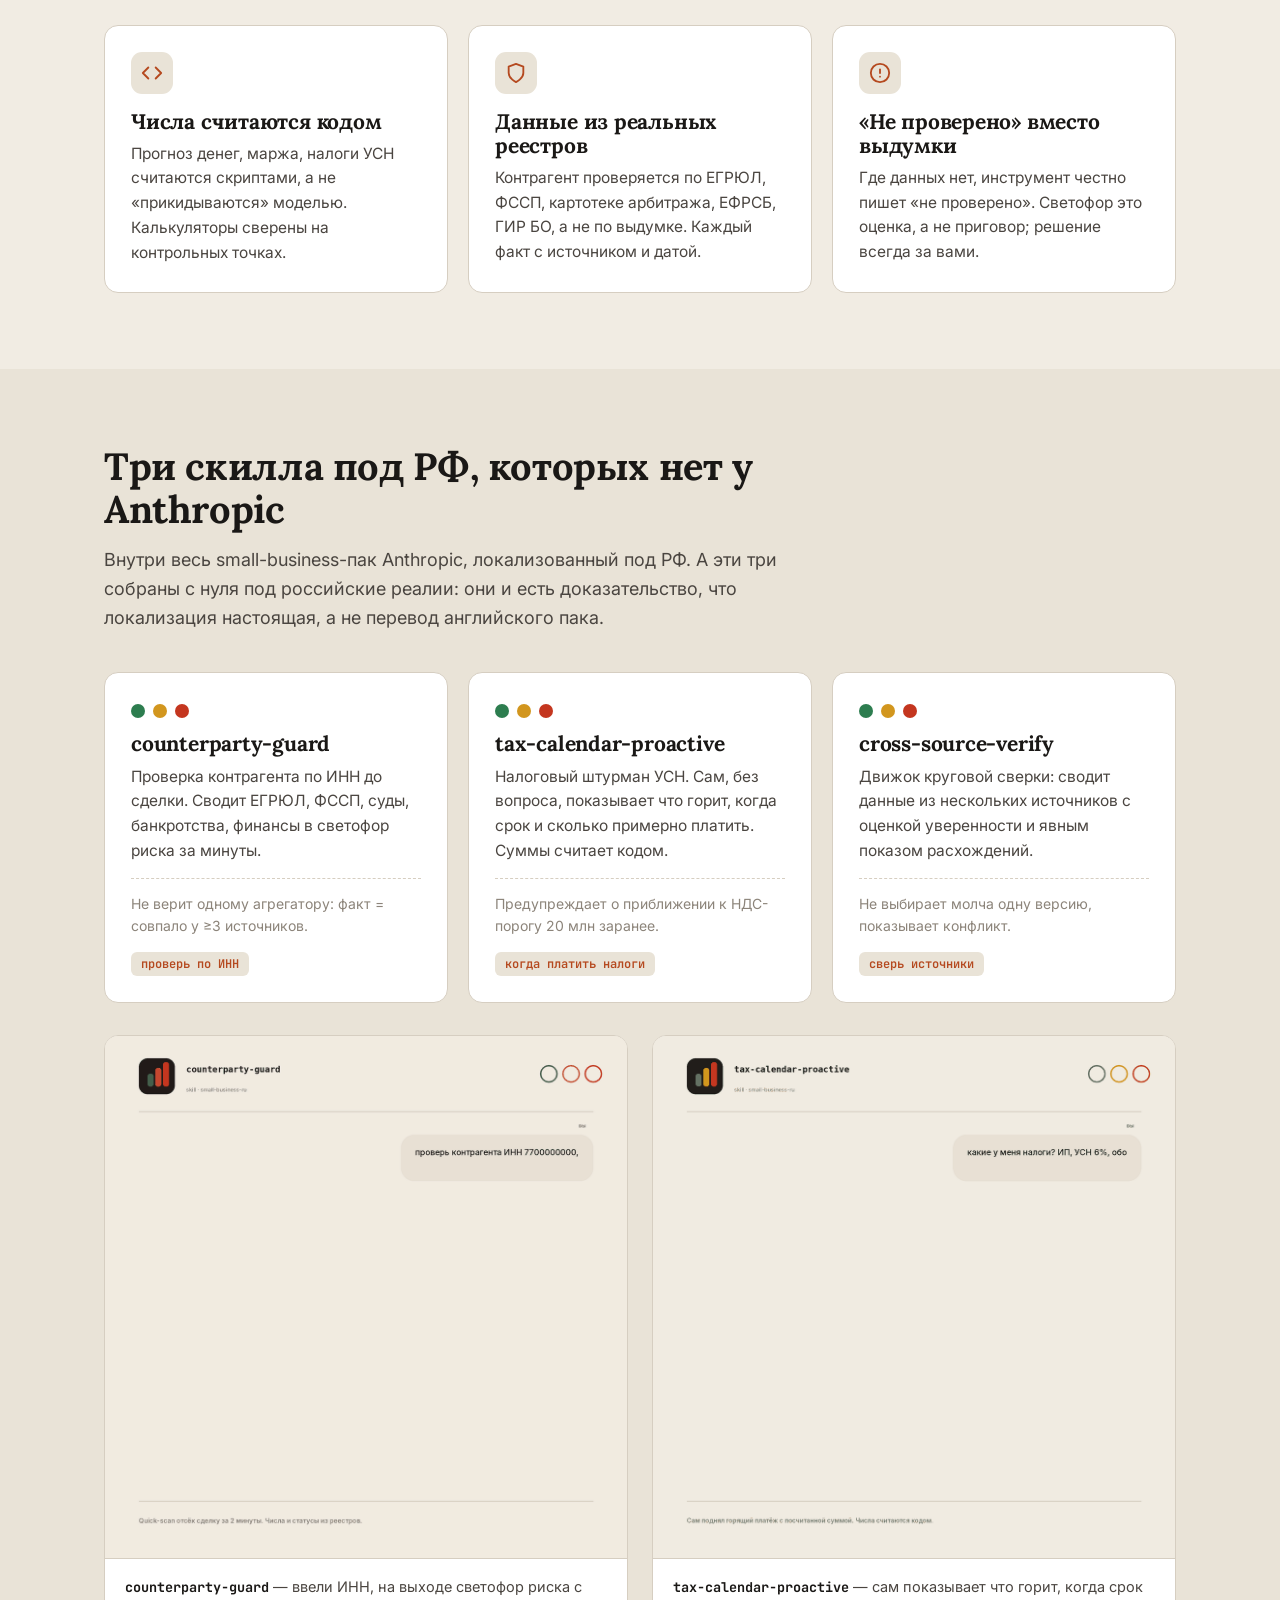
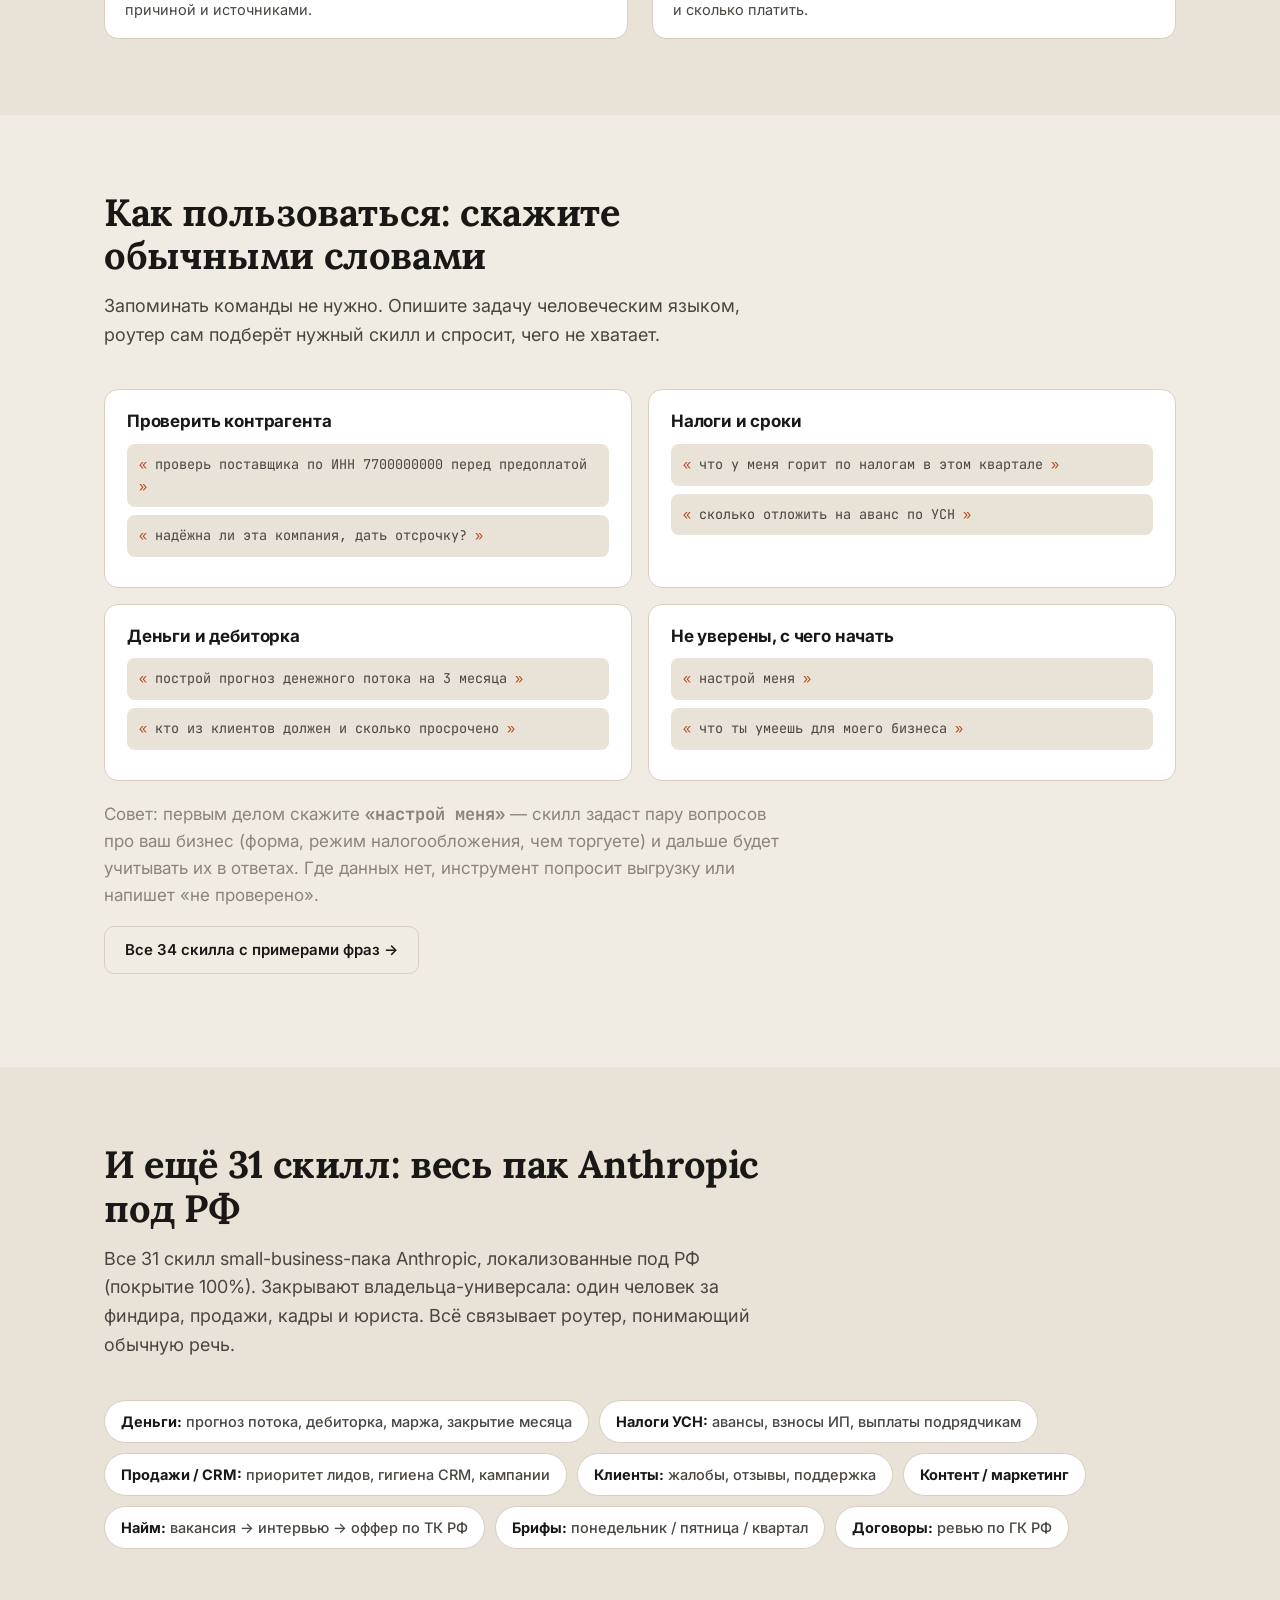
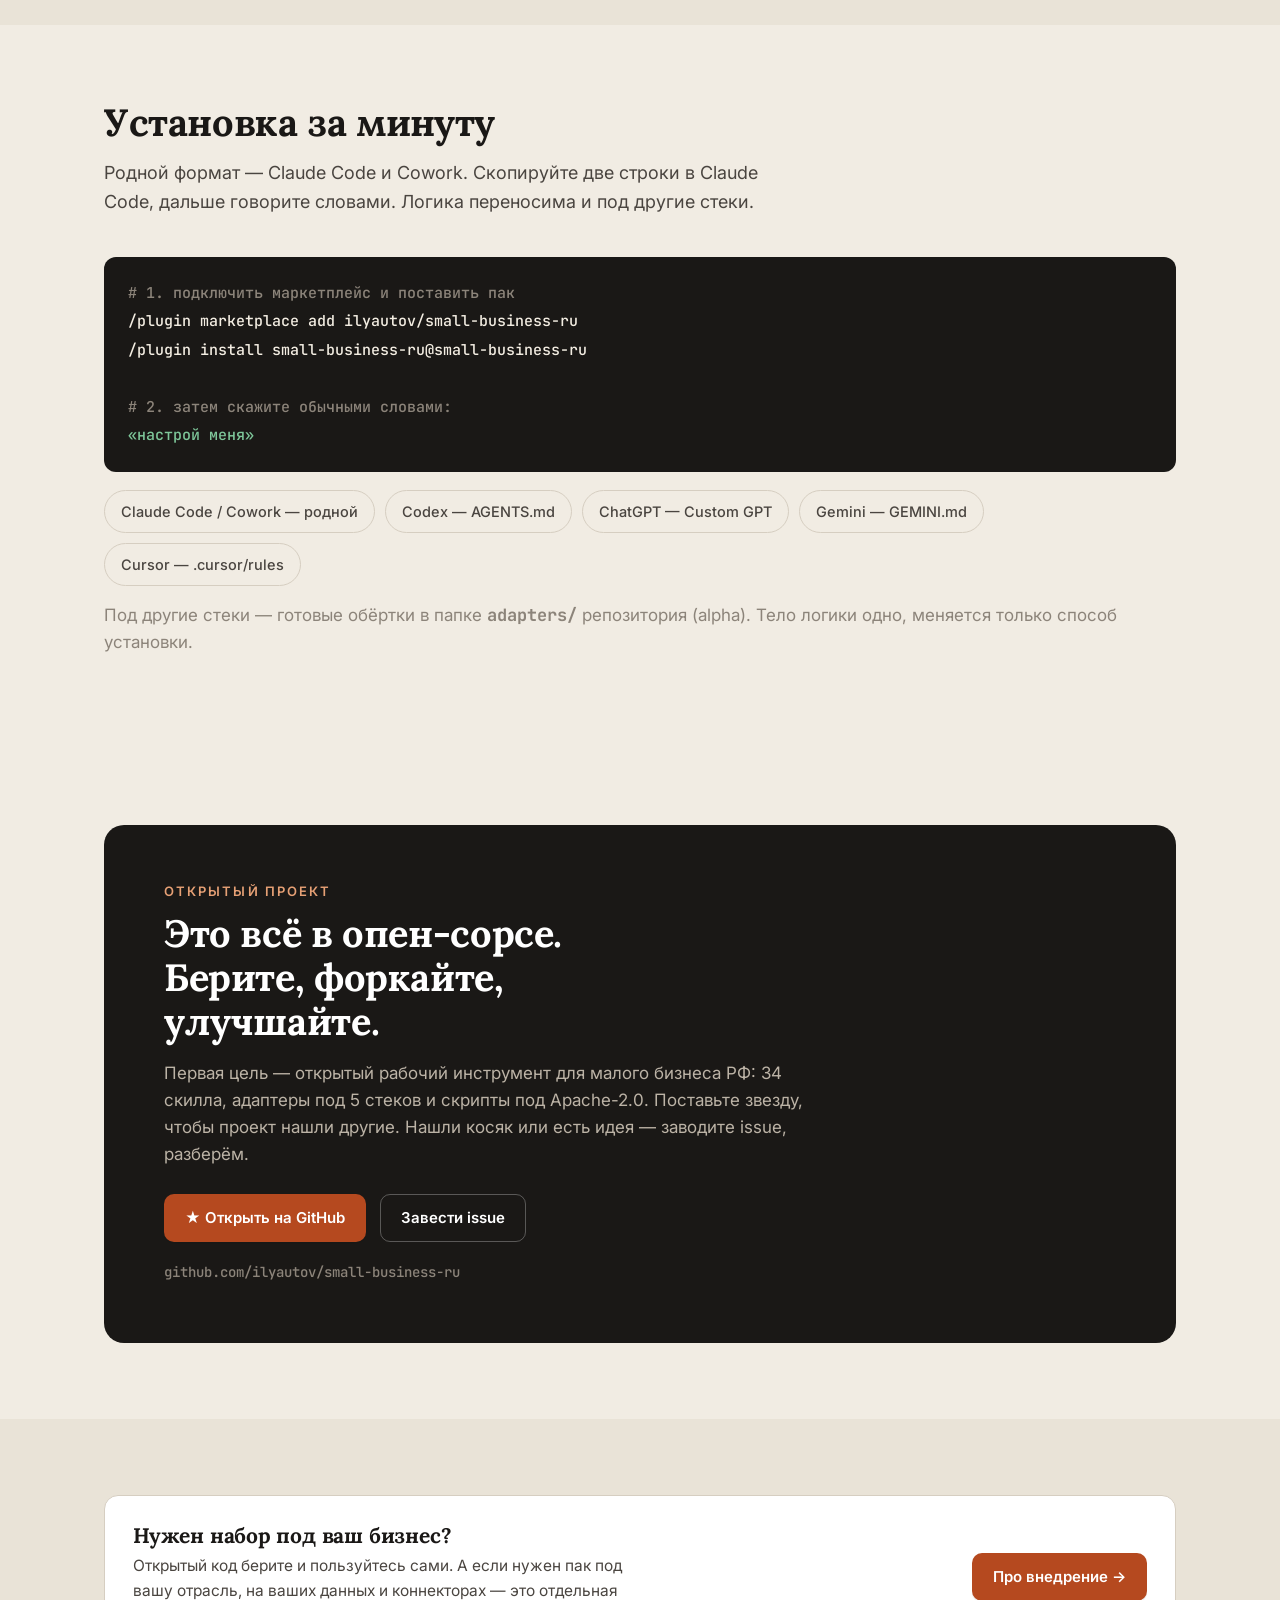
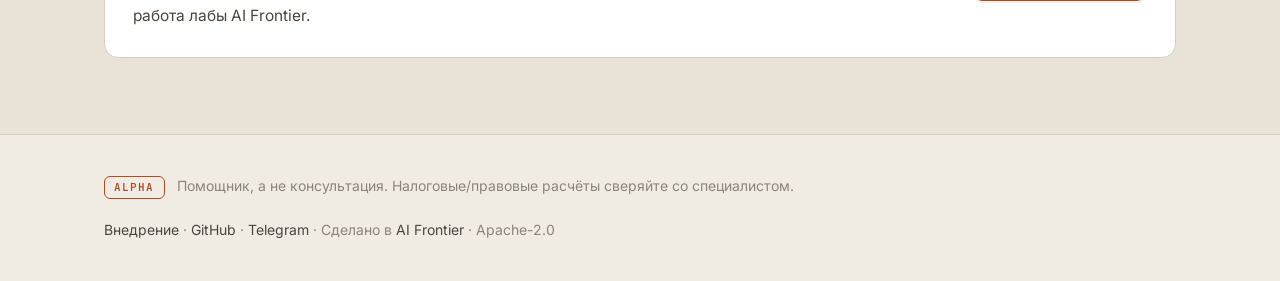
==== commit 365d9d9b: "fix(landing): починить вёрстку trust-mini и переформулировать proof-секцию - trust-mini: текст обёрн" ====
--- a/docs/index.html
+++ b/docs/index.html
@@ -47,7 +47,7 @@
           <a class="btn btn-primary" href="https://github.com/ilyautov/small-business-ru" aria-label="Открыть репозиторий на GitHub">★ Открыть на GitHub</a>
           <a class="btn btn-ghost" href="#install">Как поставить</a>
         </div>
-        <div class="trust-mini"><span class="tl" aria-hidden="true"><i class="g"></i><i class="a"></i><i class="r"></i></span> Открытый код · Apache-2.0 · <a href="https://github.com/anthropics/knowledge-work-plugins/tree/main/small-business">small-business-пак Anthropic</a>, локализованный под РФ</div>
+        <div class="trust-mini"><span class="tl" aria-hidden="true"><i class="g"></i><i class="a"></i><i class="r"></i></span><span class="tm-text">Открытый код · Apache-2.0 · на основе <a href="https://github.com/anthropics/knowledge-work-plugins/tree/main/small-business">small-business-пака Anthropic</a></span></div>
       </div>
       <div class="art" role="img" aria-label="Хаос окон бизнеса сводится в один светофор риска">
         <div class="win w1"><div class="lines"><b></b><b></b><b></b></div></div>
@@ -61,13 +61,14 @@
   <section class="proof">
     <div class="wrap">
       <div class="kicker">одна компания · пять агрегаторов</div>
-      <h2>Сколько у неё судебных дел?</h2>
-      <div class="nums" aria-label="Примерно 500, 1000 и 1500 — данные расходятся">
+      <h2>Можно ли дать этой компании отсрочку?</h2>
+      <p class="proof-lead">Чтобы решить, смотрят суды и долги. Вот сколько судебных дел у одной компании насчитали пять бесплатных агрегаторов:</p>
+      <div class="nums" aria-label="Примерно 500, 1000 и 1500, данные расходятся">
         <span class="n">~500</span><span class="ne">≠</span>
         <span class="n">~1000</span><span class="ne">≠</span>
         <span class="n">~1500</span>
       </div>
-      <p class="small">Прогнали одну компанию через 5 бесплатных агрегаторов. Число судов разошлось почти втрое (методики подсчёта разные), при этом выручка и исполнительные производства совпали у всех. Цифры округлены, проверяйте на своих контрагентах.</p>
+      <p class="small">Число судов разошлось почти втрое (методики подсчёта разные), при этом выручка и исполнительные производства совпали у всех. На таком разбросе решение об отсрочке принимать нельзя. Цифры округлены, проверяйте на своих контрагентах.</p>
       <p class="verdict">Факт это то, что совпало у трёх. Расхождение это <b>флаг</b>, а не повод выбрать цифру покрасивее.</p>
     </div>
   </section>
--- a/docs/styles.css
+++ b/docs/styles.css
@@ -50,7 +50,9 @@
 .hero h1{font-size:clamp(32px,7vw,62px);font-weight:700}
 .hero p.sub{font-size:clamp(17px,2.2vw,21px);color:var(--body);margin:22px 0 32px;max-width:34ch}
 .cta-row{display:flex;gap:14px;flex-wrap:wrap}
-.trust-mini{margin-top:26px;color:var(--mute);font-size:14px;display:flex;align-items:center;gap:10px}
+.trust-mini{margin-top:26px;color:var(--mute);font-size:14px;display:flex;align-items:flex-start;gap:10px}
+.trust-mini .tl{flex:none;margin-top:2px}
+.trust-mini .tm-text{min-width:0}
 .art{position:relative;aspect-ratio:4/3;background:var(--paper-2);border:1px solid var(--line);border-radius:var(--r);overflow:hidden}
 .win{position:absolute;background:#fff;border:1px solid var(--line);border-radius:10px;box-shadow:0 8px 24px rgba(26,24,22,.06)}
 .win::before{content:"";position:absolute;top:10px;left:12px;width:34px;height:6px;border-radius:3px;
@@ -69,7 +71,8 @@
 .proof{background:var(--ink);color:var(--paper);padding:64px 0}
 .proof .kicker{color:#E6A075}
 .proof h2{color:#fff;font-size:clamp(26px,4vw,40px);margin-bottom:8px}
-.nums{display:flex;gap:14px;align-items:baseline;flex-wrap:wrap;margin:30px 0 14px}
+.proof-lead{color:#d8cfc2;font-size:clamp(16px,2vw,19px);max-width:52ch;margin:14px 0 4px}
+.nums{display:flex;gap:14px;align-items:baseline;flex-wrap:wrap;margin:22px 0 14px}
 .nums .n{font:700 clamp(34px,9vw,76px)/1 Lora;color:#fff}
 .nums .ne{font:700 clamp(26px,5vw,34px)/1 Lora;color:var(--red)}
 .proof .small{color:#bcb3a6;max-width:60ch}
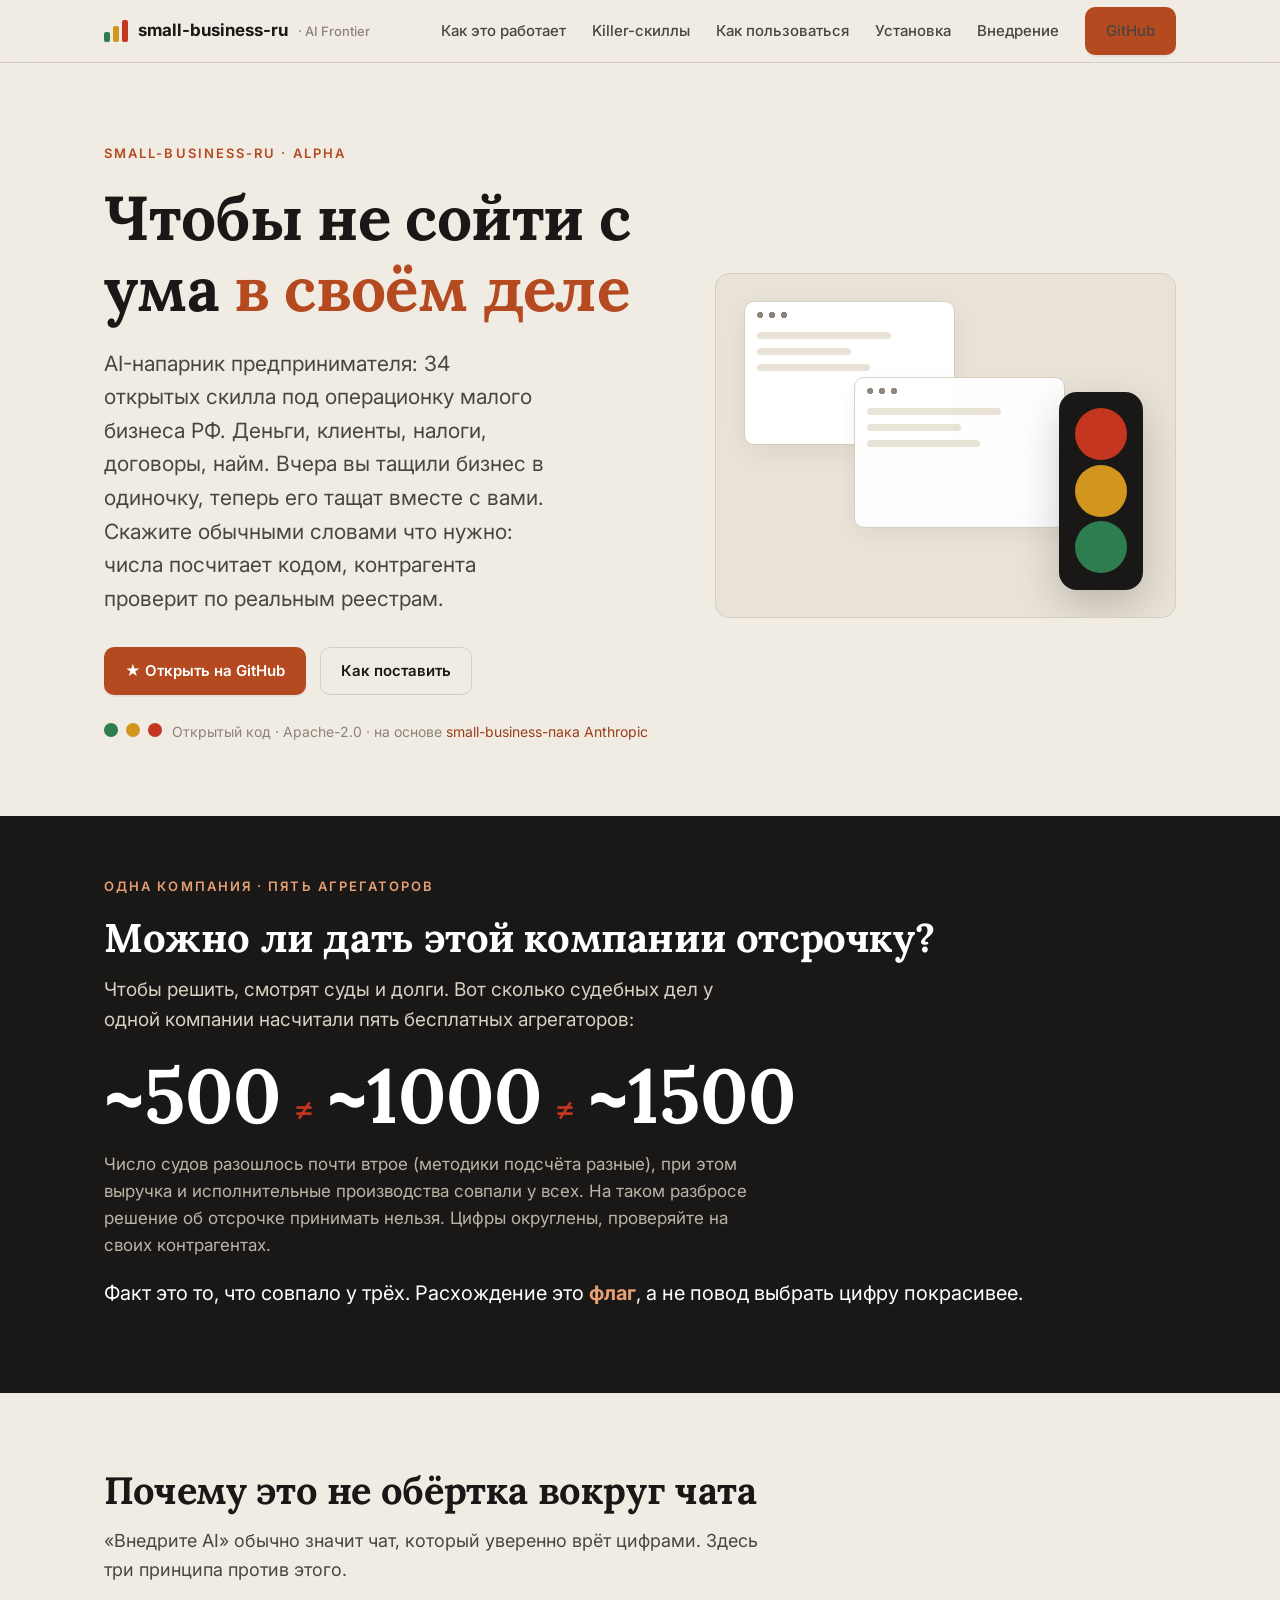
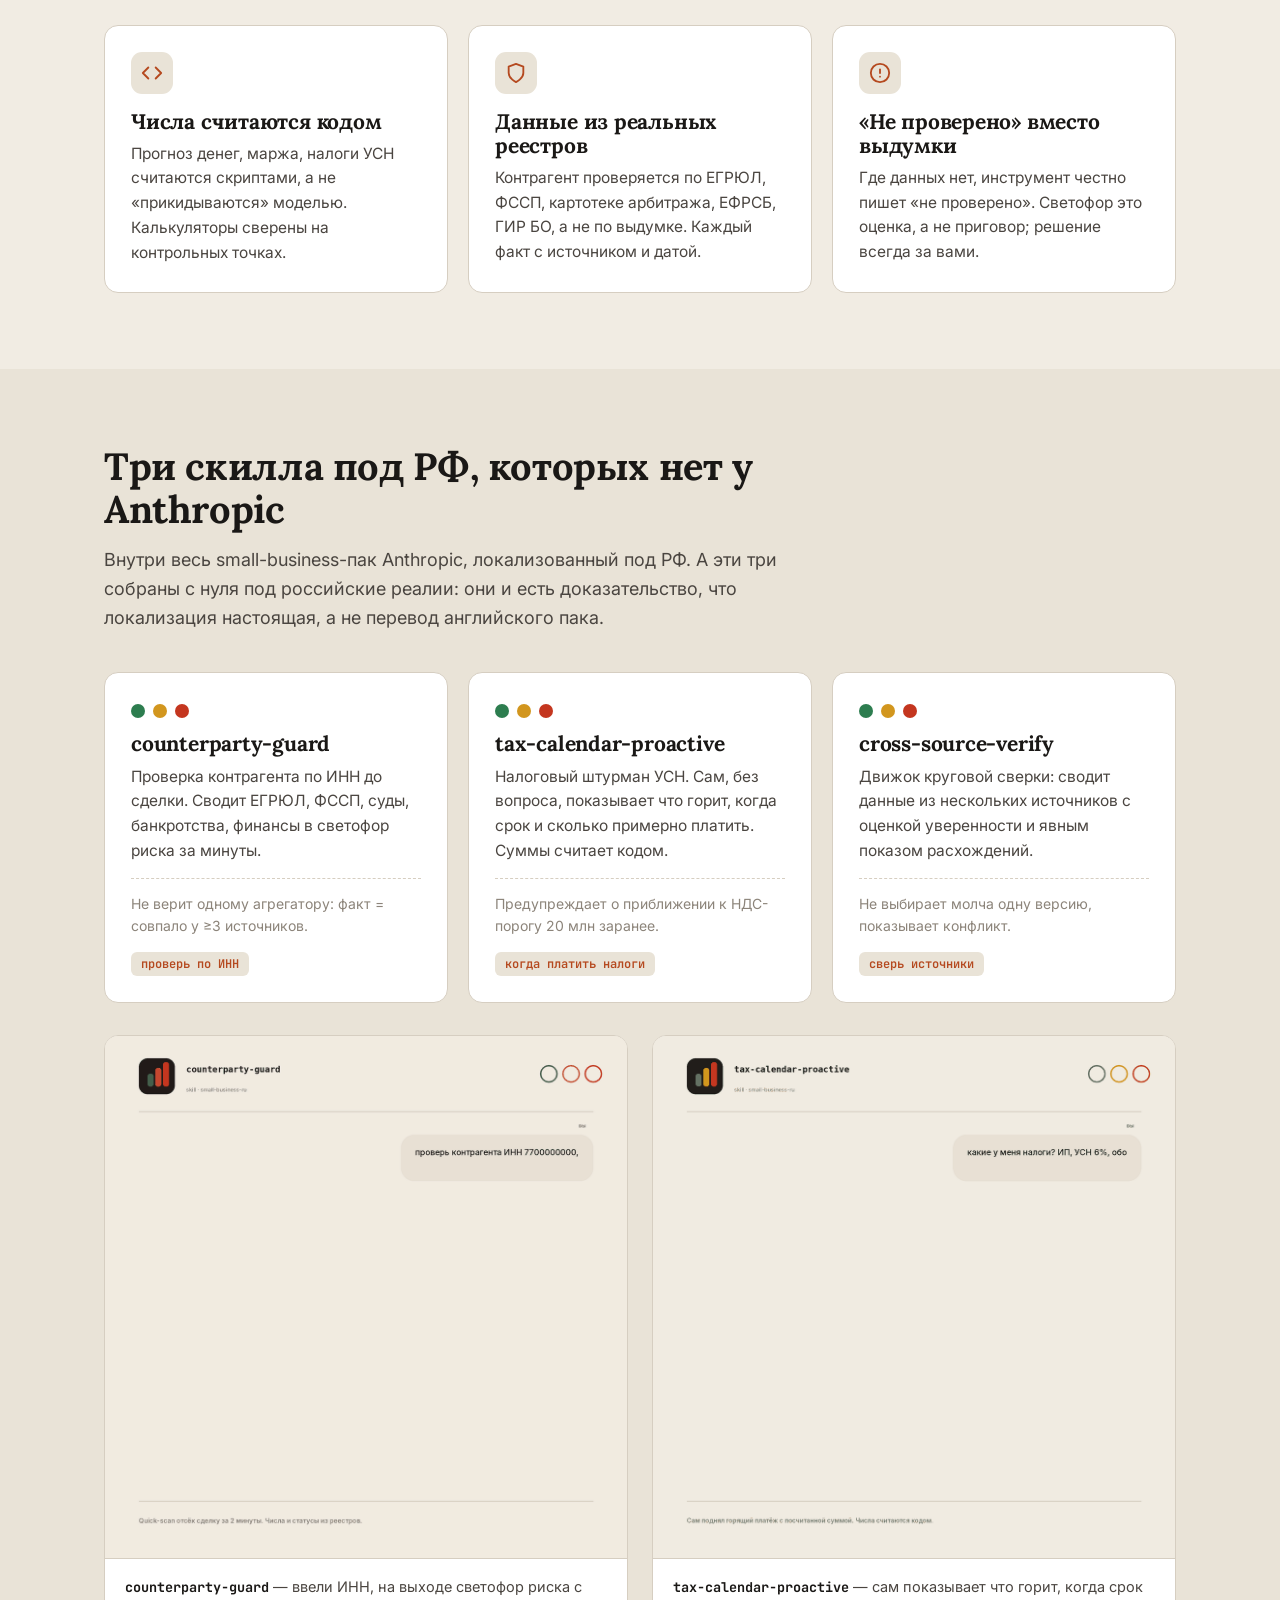
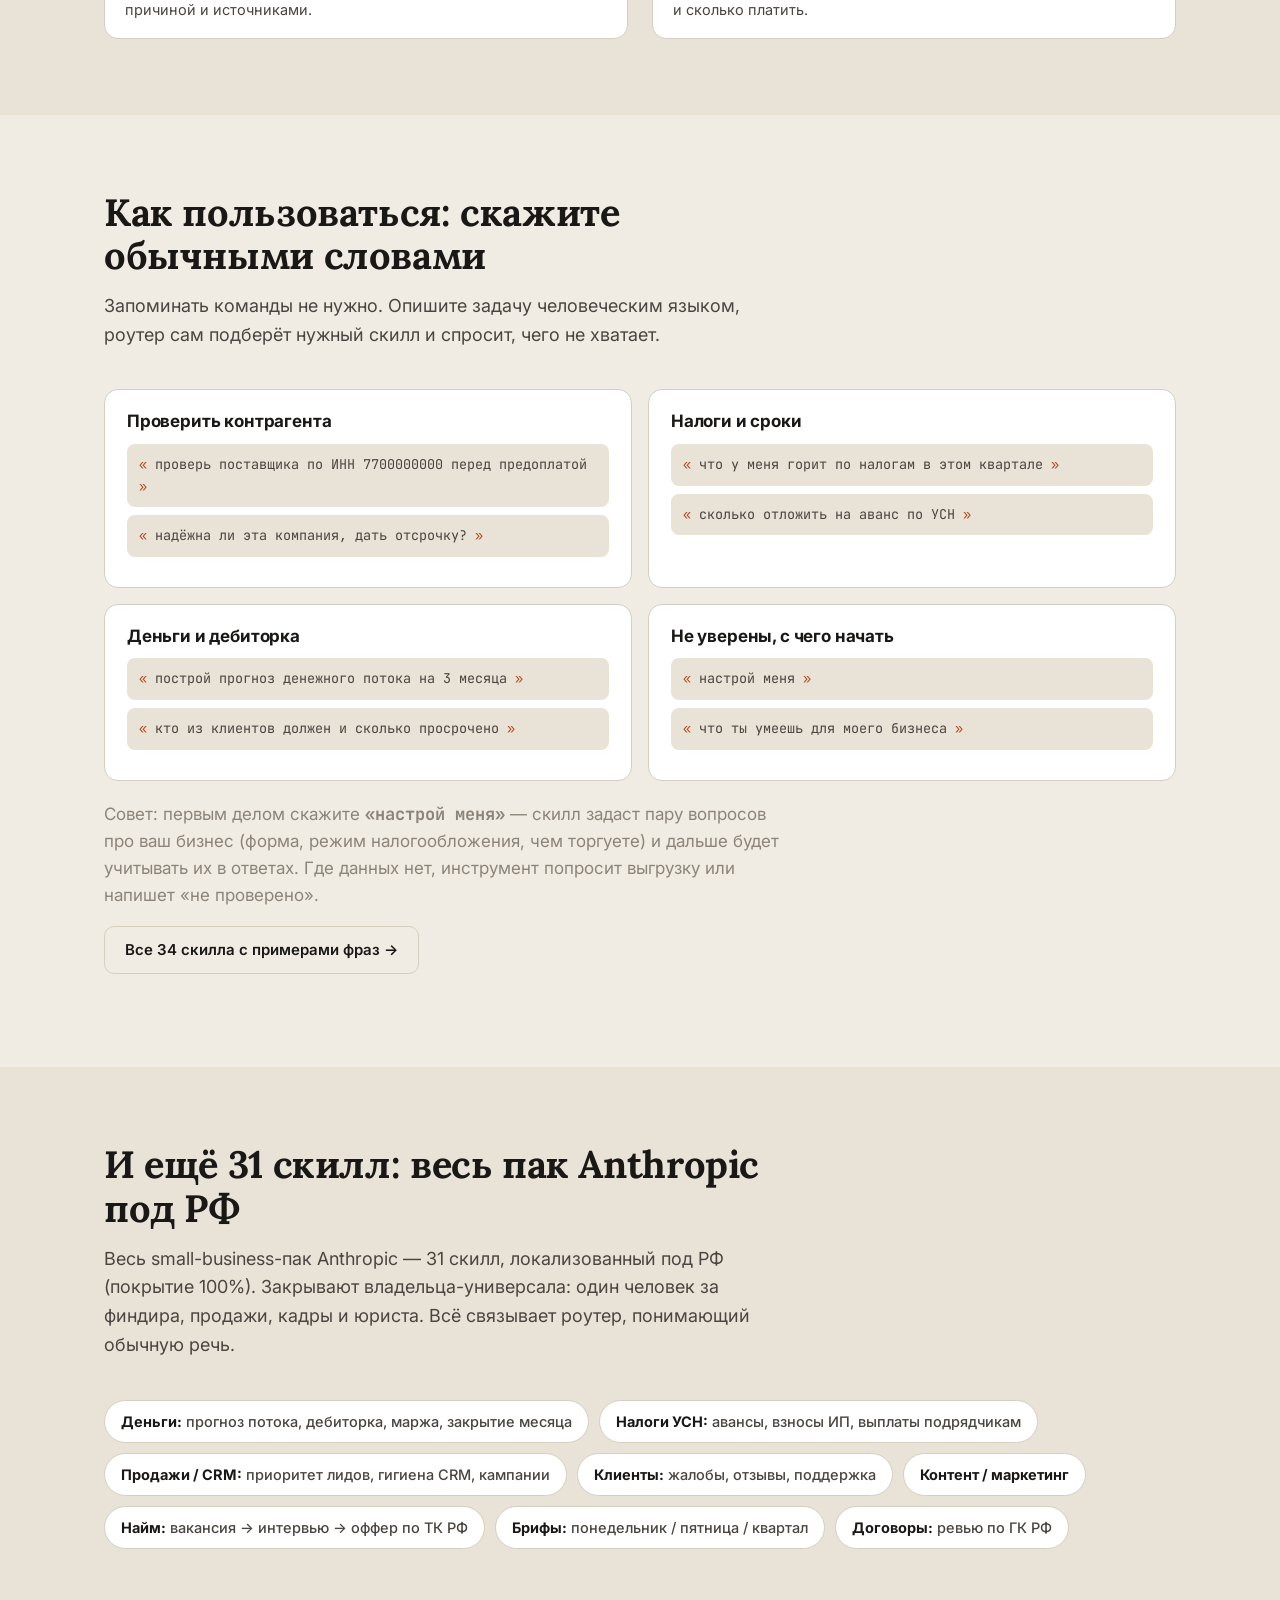
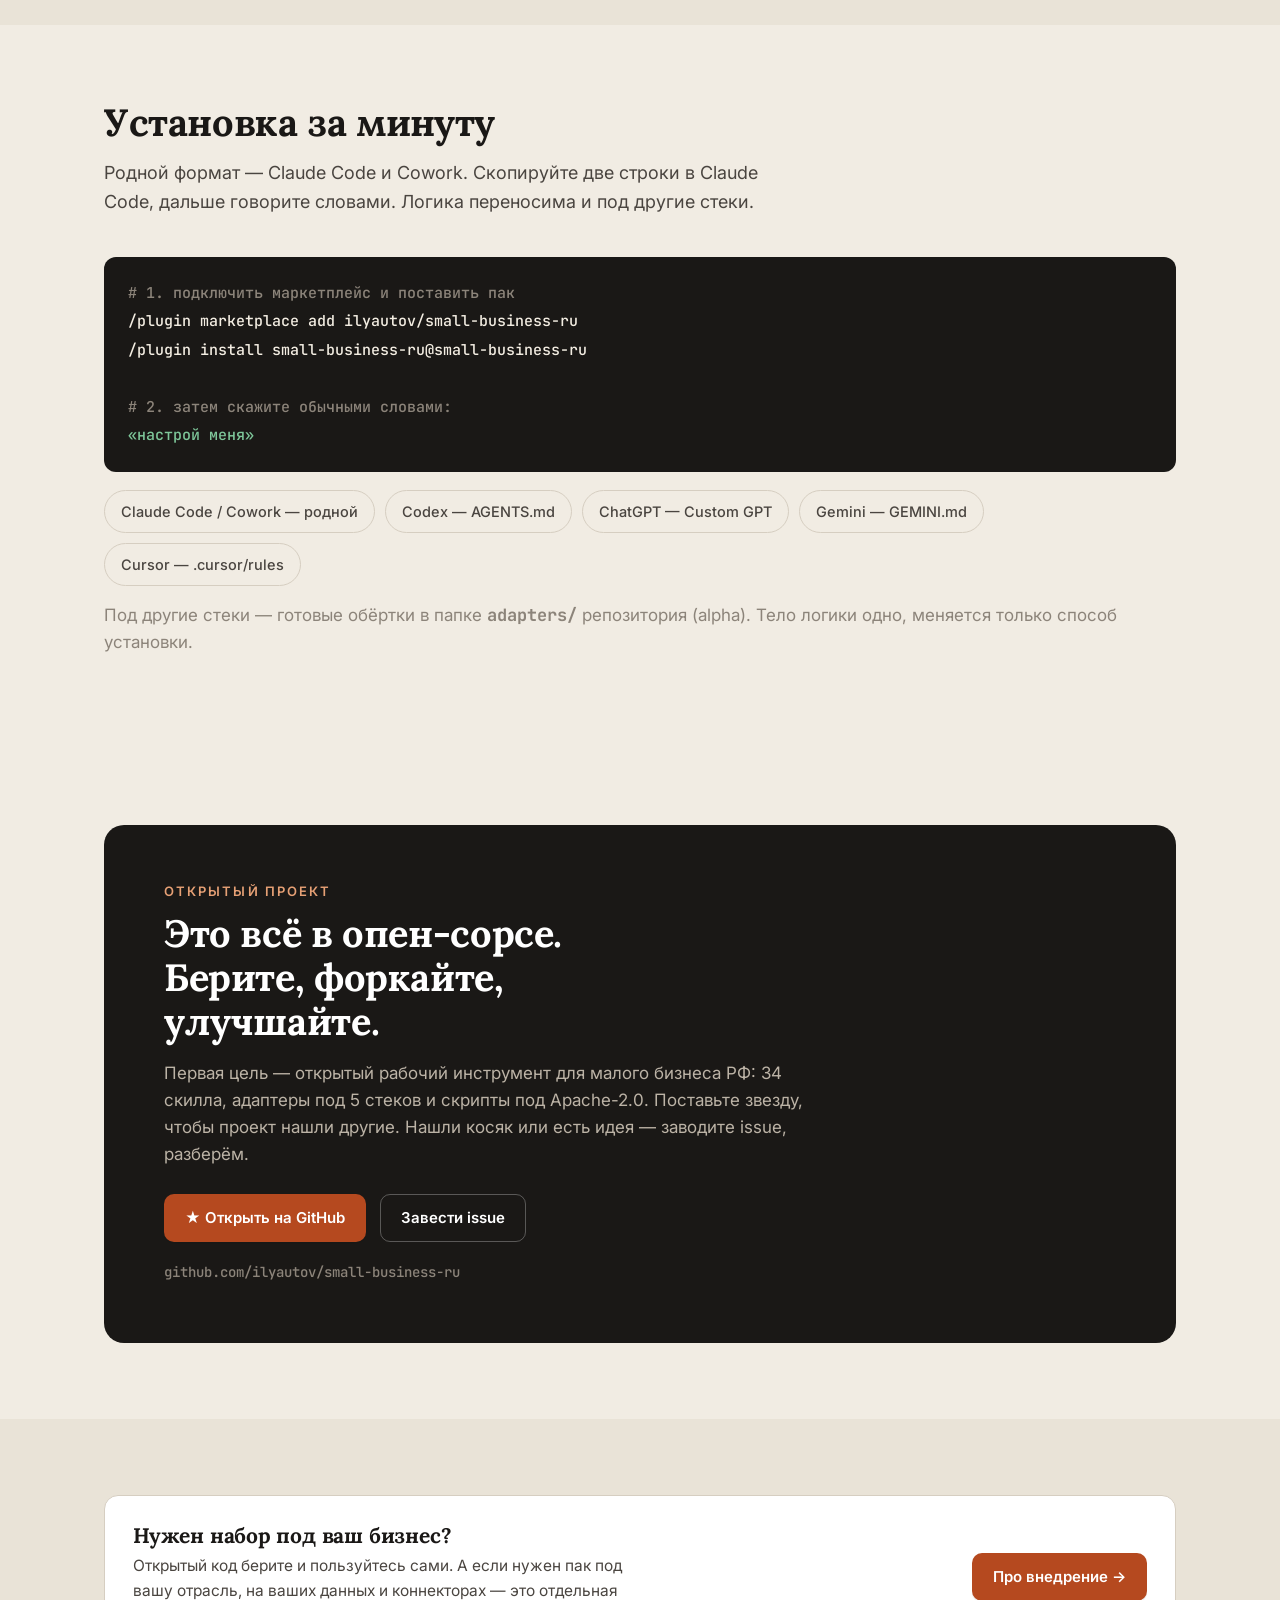
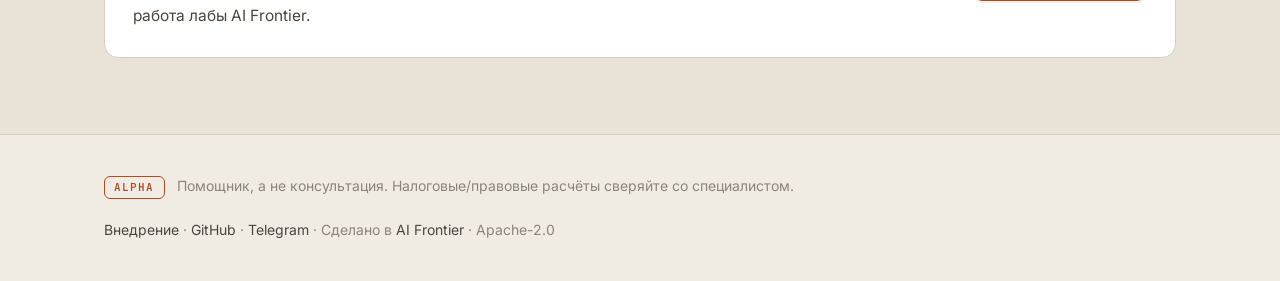
==== commit fe82c2fa: "chore(release): 0.3.1-ru.1 — версии сведены, CHANGELOG, .mcp → шаблон, полиш - версия единая в plugi" ====
--- a/docs/index.html
+++ b/docs/index.html
@@ -8,8 +8,12 @@
 <meta property="og:title" content="small-business-ru — AI-напарник предпринимателя">
 <meta property="og:description" content="Чтобы не сойти с ума в своём деле. 34 открытых AI-скилла под операционку малого бизнеса РФ. Весь пак Anthropic под РФ, числа кодом, данные из реестров. Ставится сам.">
 <meta property="og:type" content="website">
+<meta property="og:url" content="https://small-business-ru.aifrontier.tech/">
 <meta property="og:image" content="https://small-business-ru.aifrontier.tech/assets/social-preview.png">
 <meta name="twitter:card" content="summary_large_image">
+<link rel="canonical" href="https://small-business-ru.aifrontier.tech/">
+<link rel="icon" type="image/png" href="assets/logo-mark.png">
+<link rel="apple-touch-icon" href="assets/logo-mark.png">
 <link rel="preconnect" href="https://fonts.googleapis.com">
 <link rel="preconnect" href="https://fonts.gstatic.com" crossorigin>
 <link href="https://fonts.googleapis.com/css2?family=Inter:wght@400;500;600;700;800&family=Lora:wght@500;600;700&family=JetBrains+Mono:wght@500;700&display=swap" rel="stylesheet">
@@ -186,7 +190,7 @@
     <div class="wrap">
       <div class="sec-head">
         <h2>И ещё 31 скилл: весь пак Anthropic под РФ</h2>
-        <p>Все 31 скилл small-business-пака Anthropic, локализованные под РФ (покрытие 100%). Закрывают владельца-универсала: один человек за финдира, продажи, кадры и юриста. Всё связывает роутер, понимающий обычную речь.</p>
+        <p>Весь small-business-пак Anthropic — 31 скилл, локализованный под РФ (покрытие 100%). Закрывают владельца-универсала: один человек за финдира, продажи, кадры и юриста. Всё связывает роутер, понимающий обычную речь.</p>
       </div>
       <div class="chips">
         <span class="chip"><b>Деньги:</b> прогноз потока, дебиторка, маржа, закрытие месяца</span>
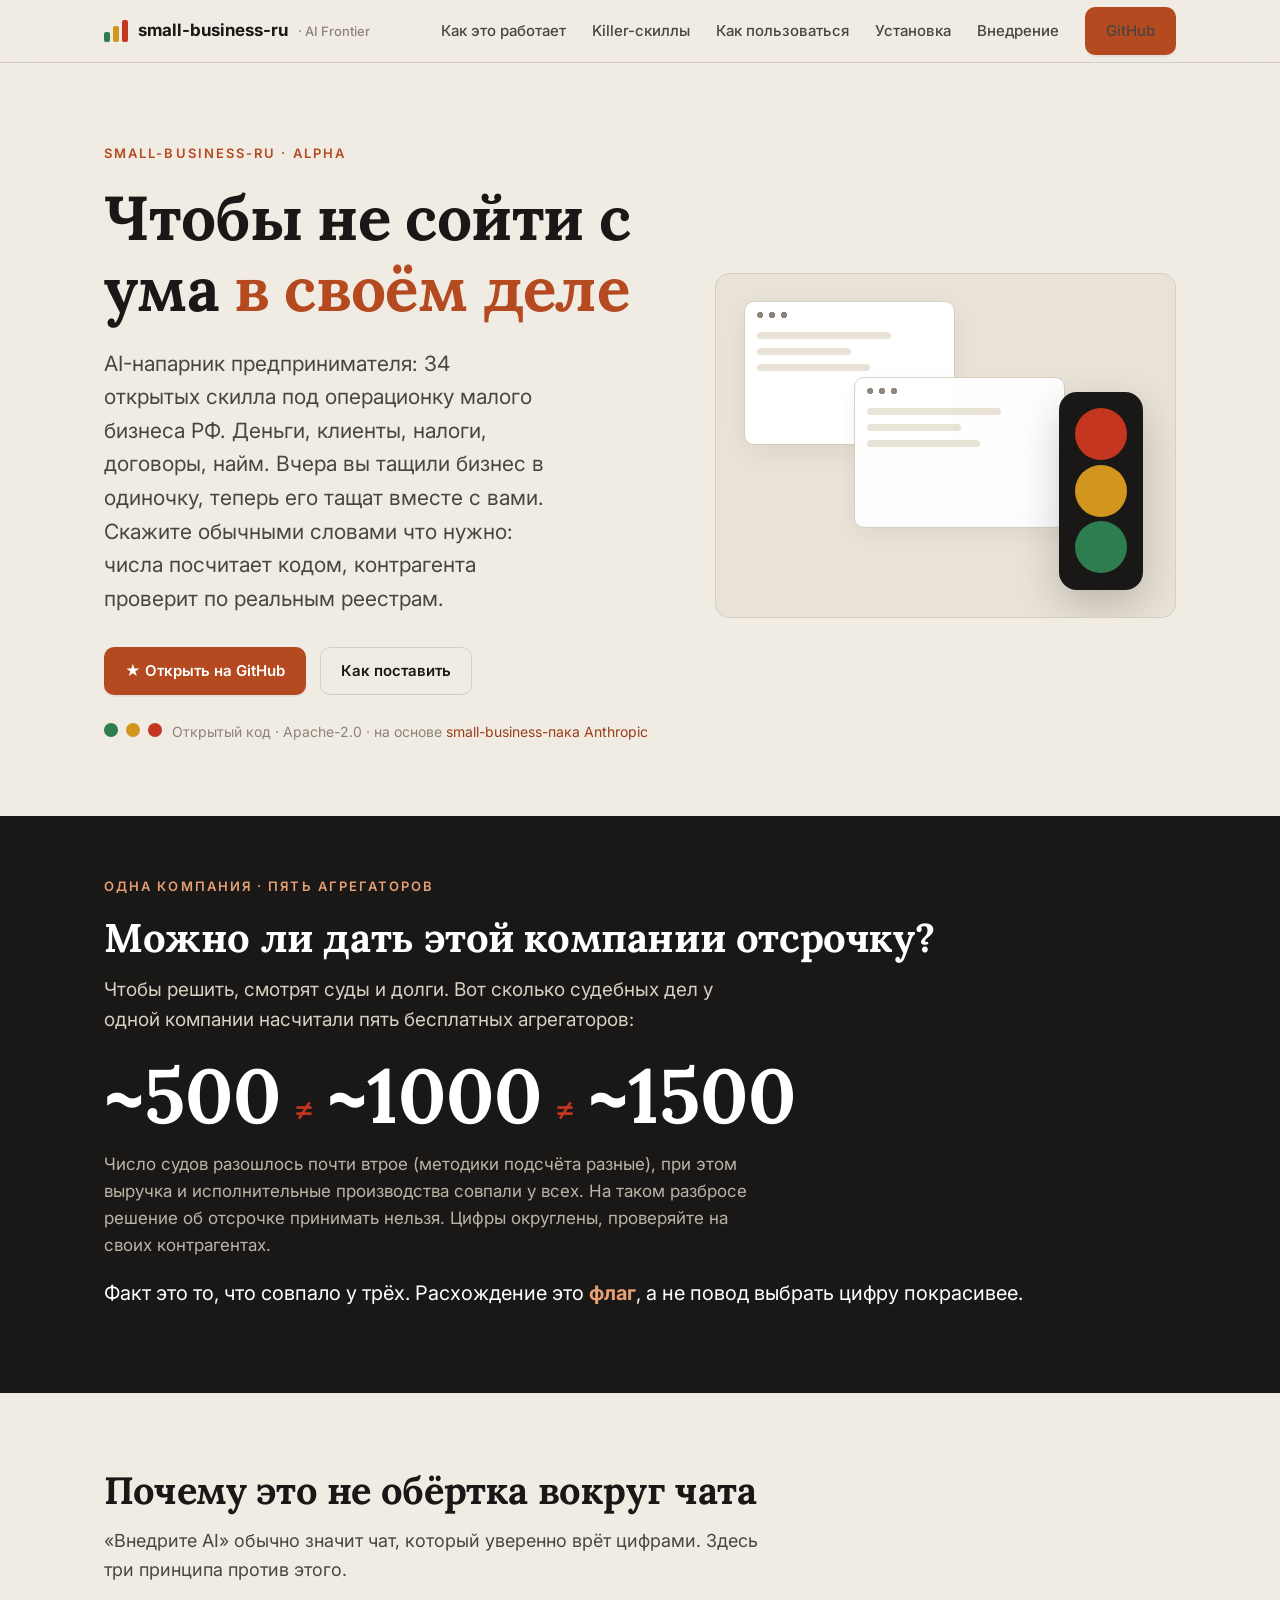
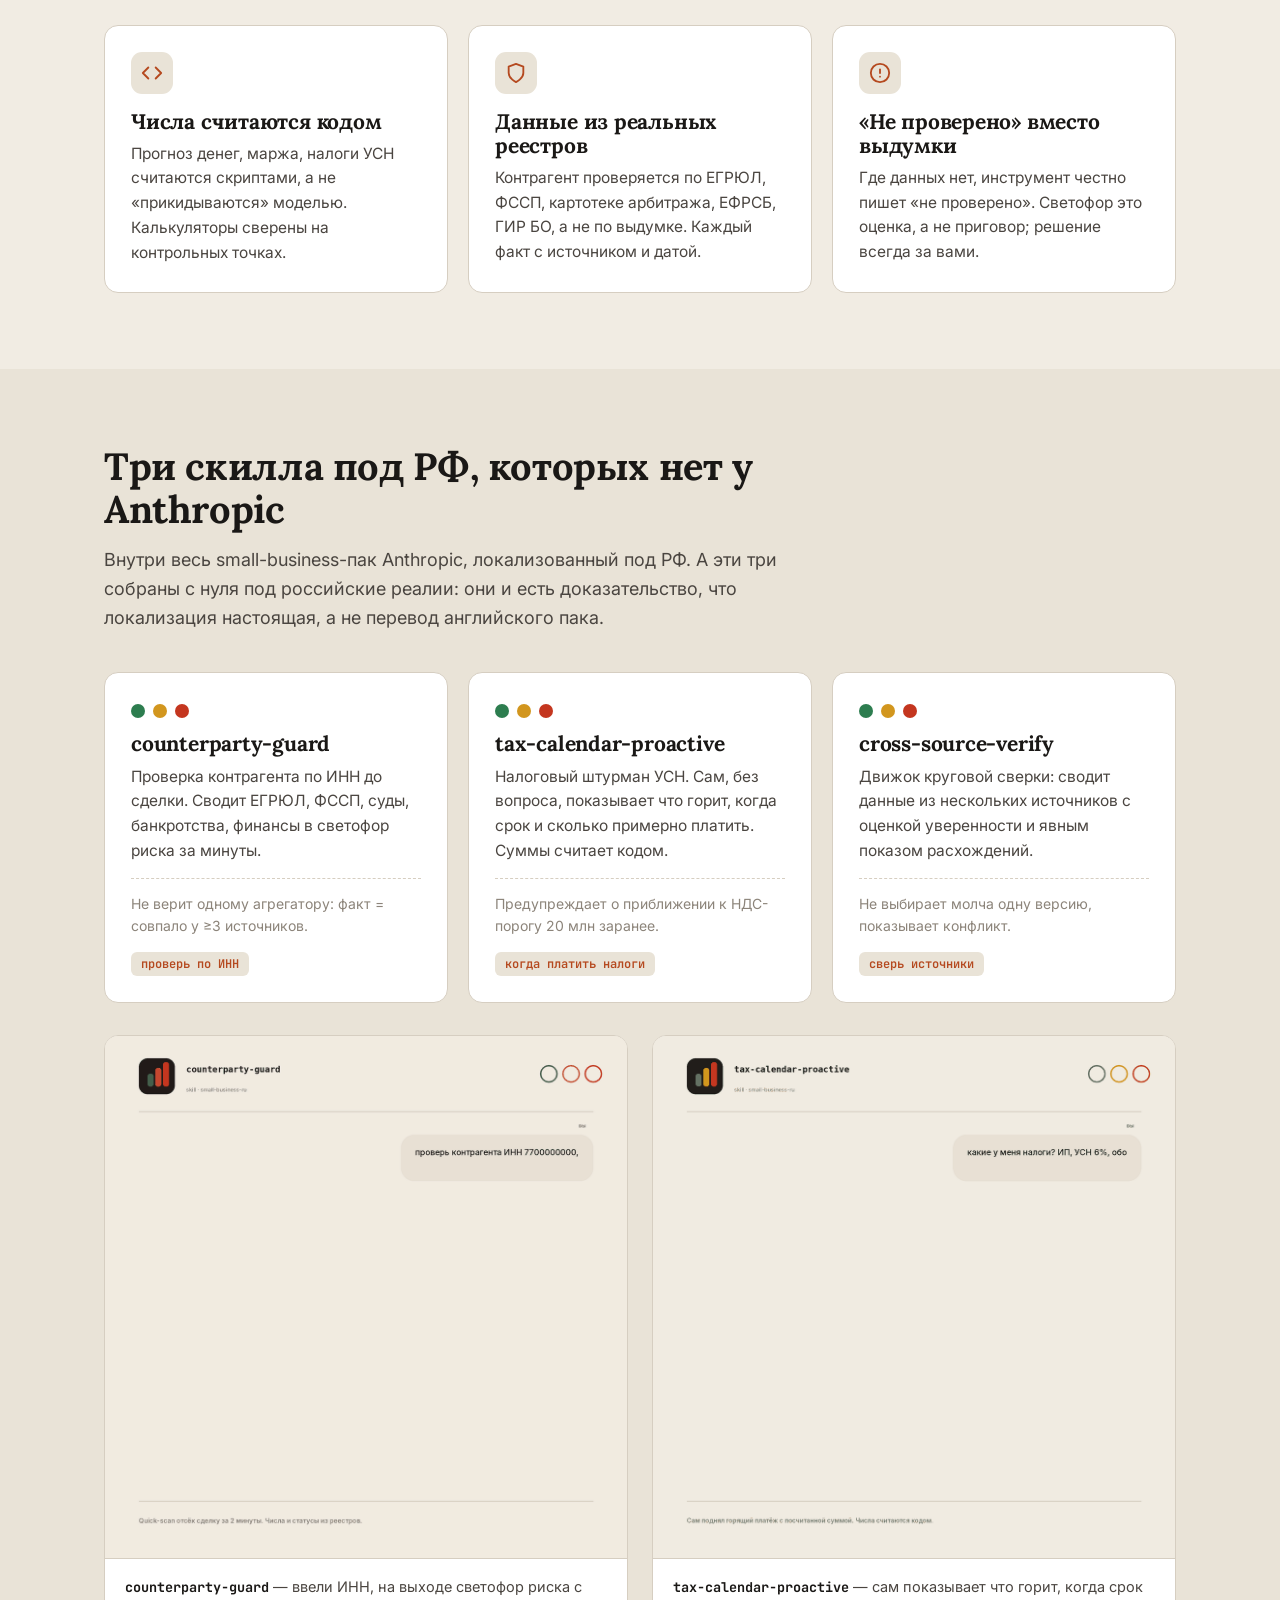
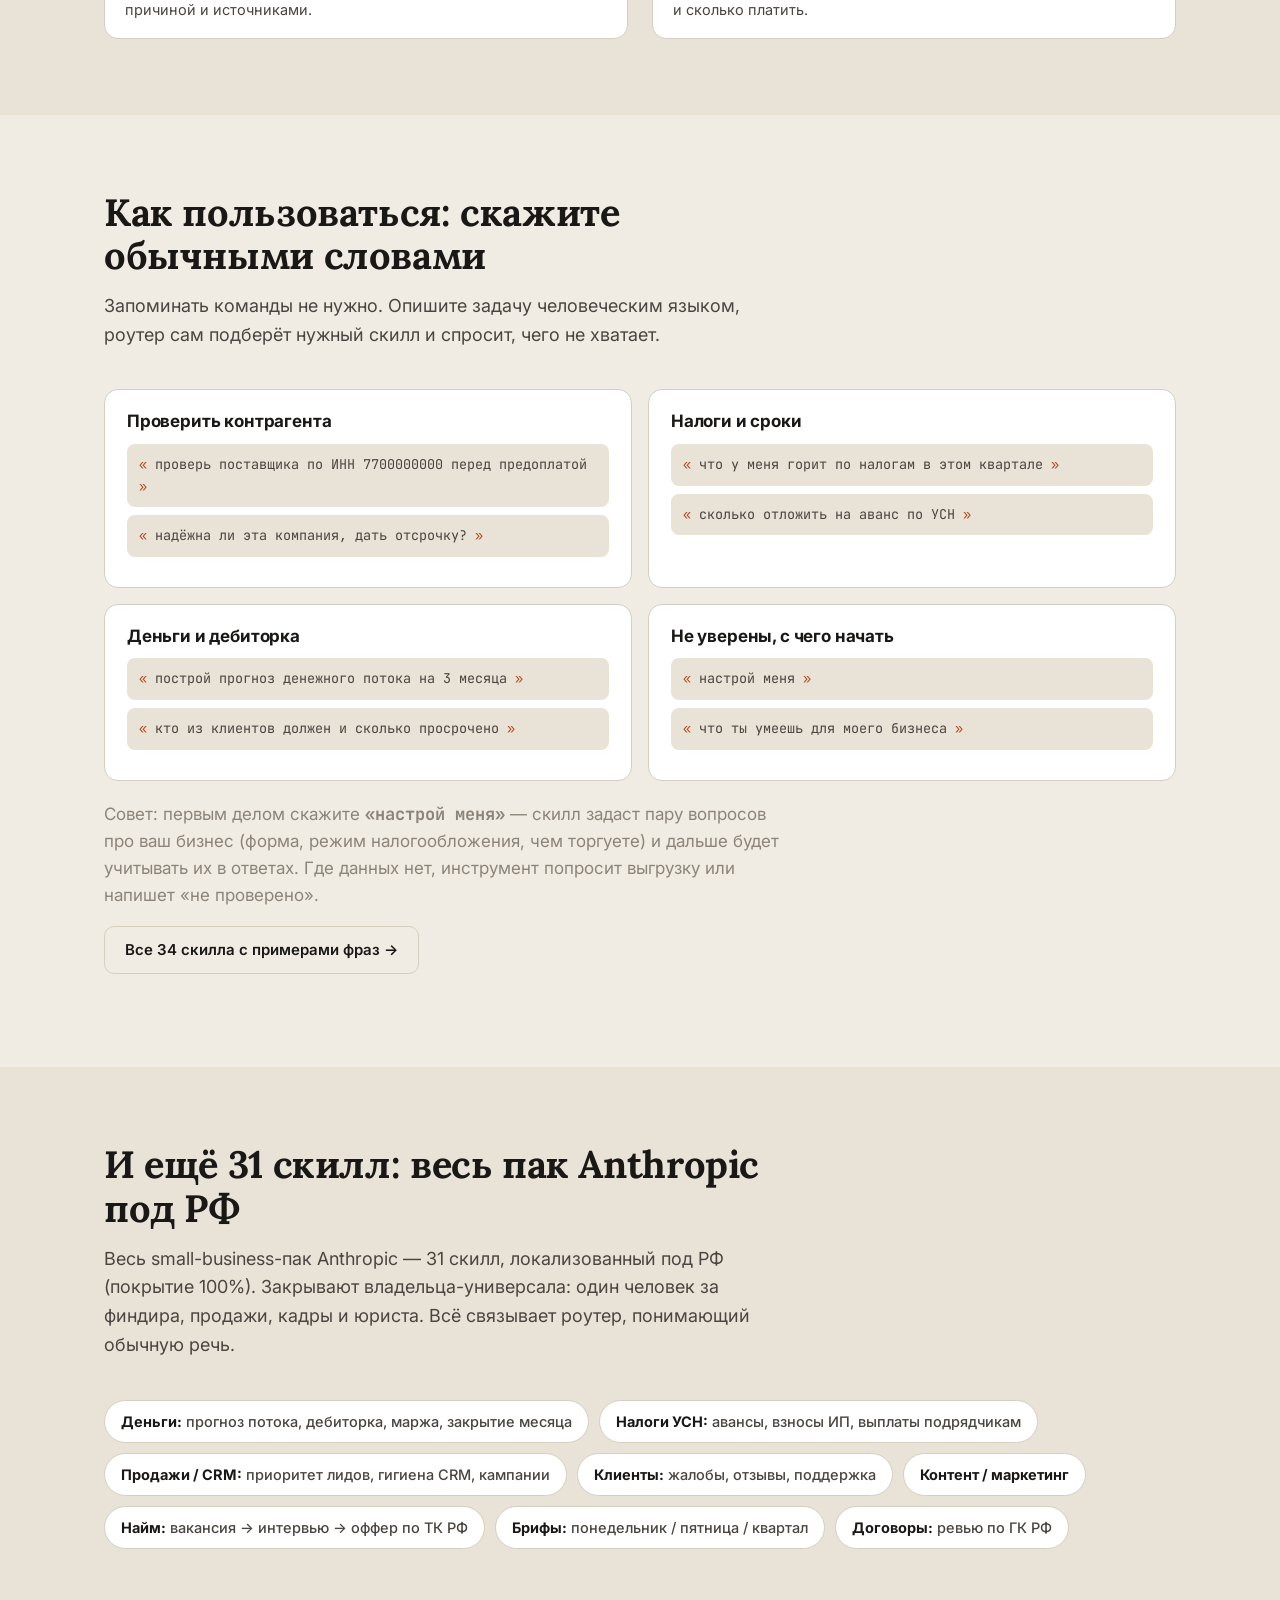
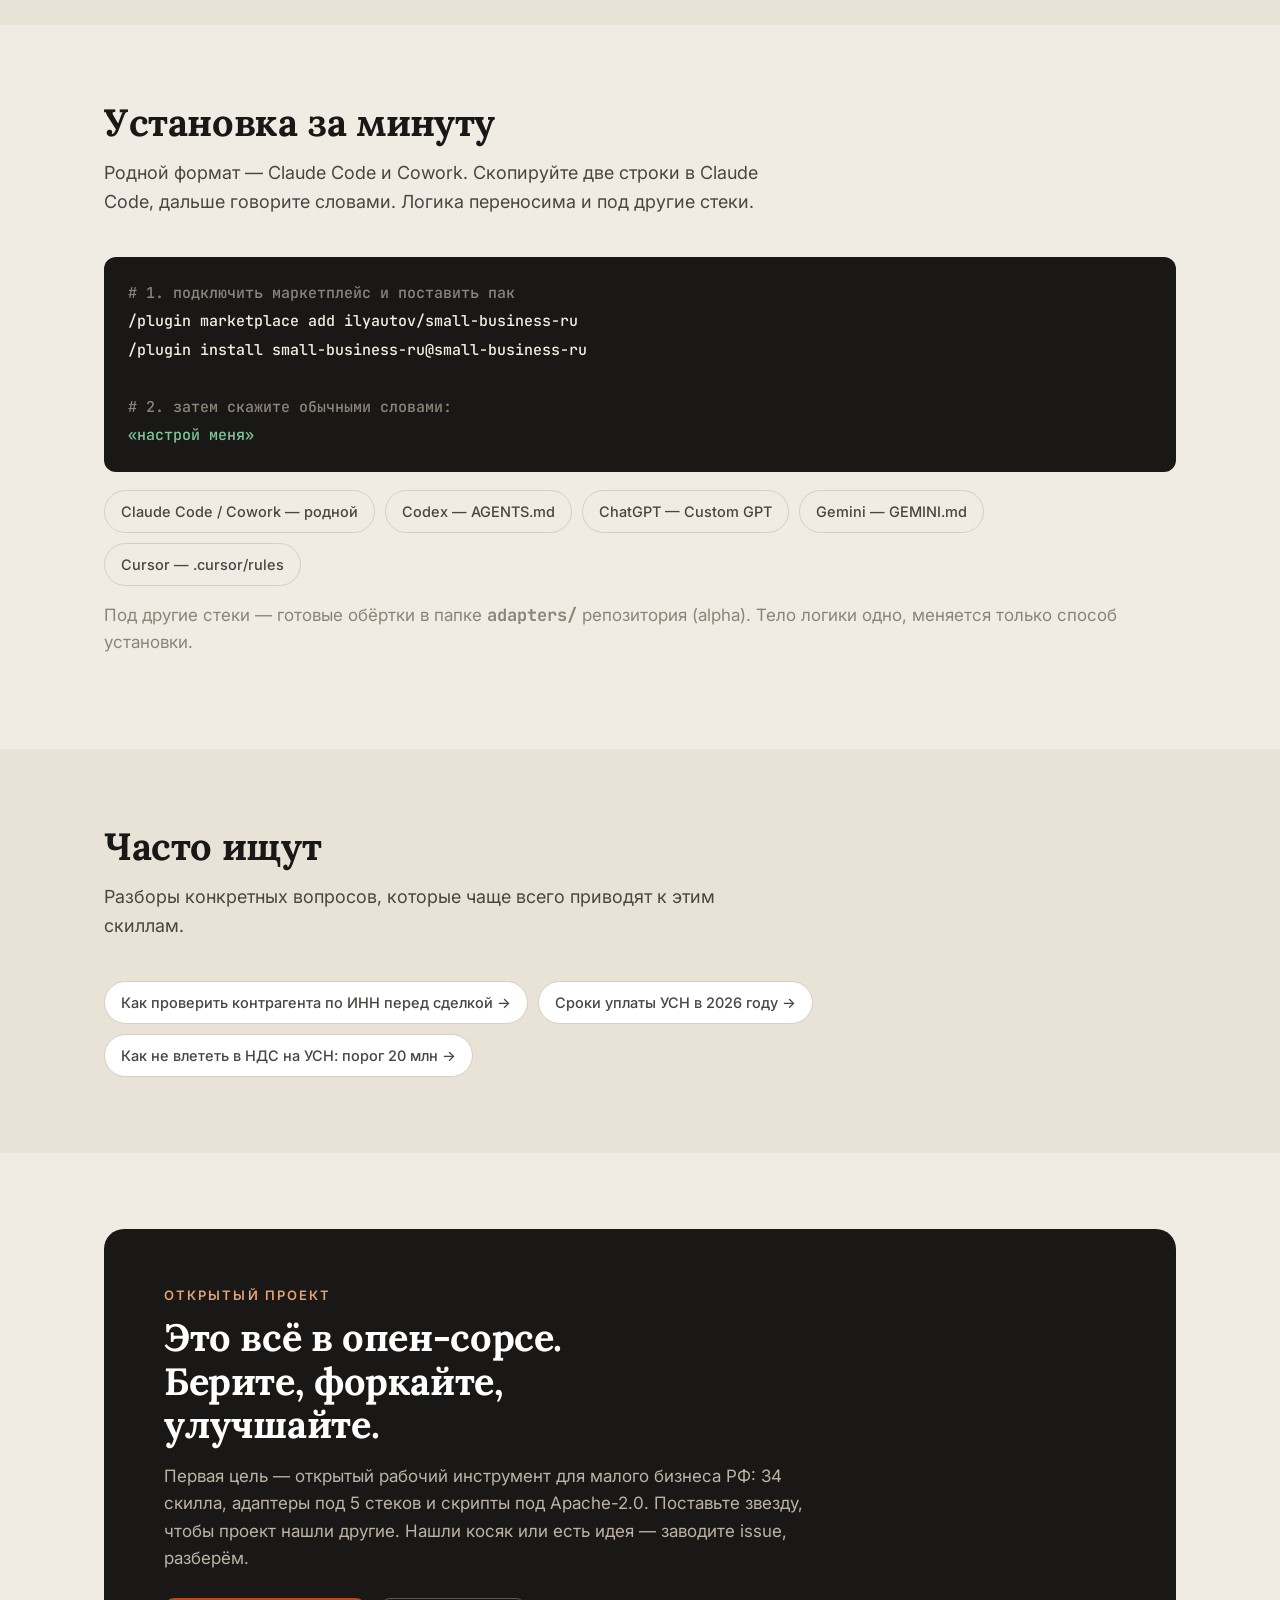
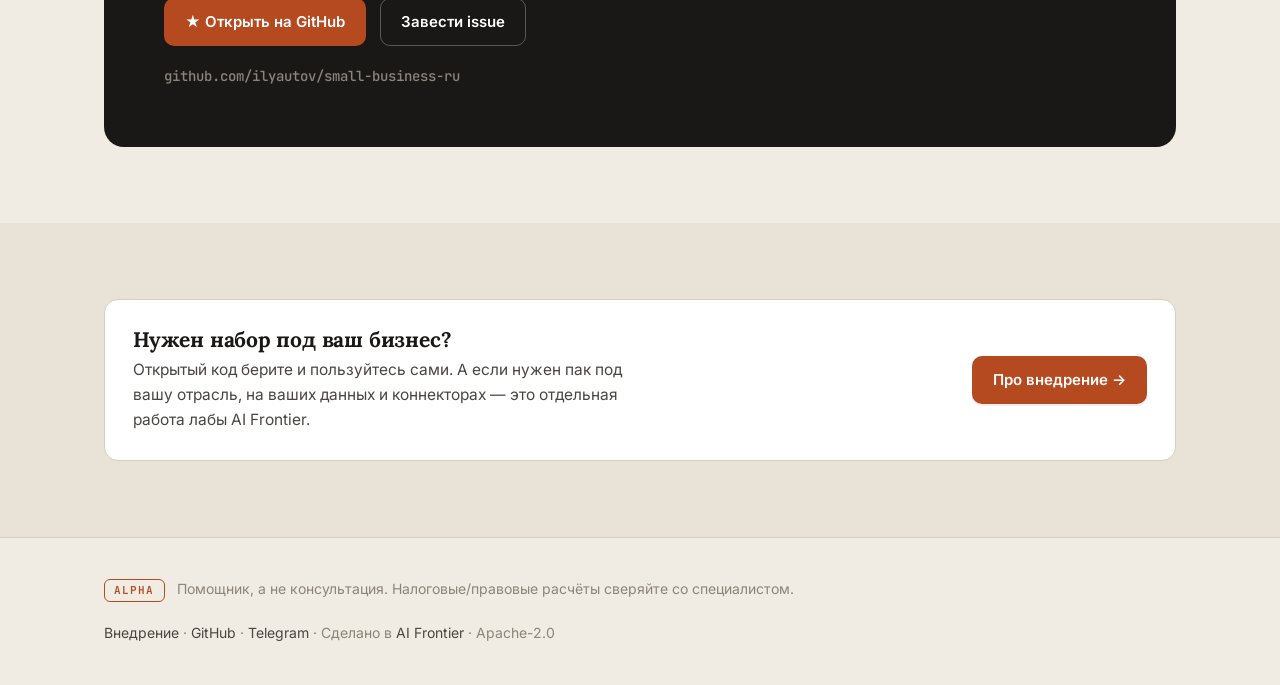
==== commit aa69c8d8: "feat(site): SEO-лендинги + sitemap + robots" ====
--- a/docs/index.html
+++ b/docs/index.html
@@ -230,6 +230,21 @@
     </div>
   </section>
 
+  <!-- FAQ / SEO LINKS -->
+  <section class="s alt" id="faq">
+    <div class="wrap">
+      <div class="sec-head">
+        <h2>Часто ищут</h2>
+        <p>Разборы конкретных вопросов, которые чаще всего приводят к этим скиллам.</p>
+      </div>
+      <div class="chips">
+        <a class="chip" href="kak-proverit-kontragenta-po-inn.html">Как проверить контрагента по ИНН перед сделкой →</a>
+        <a class="chip" href="sroki-uplaty-usn-2026.html">Сроки уплаты УСН в 2026 году →</a>
+        <a class="chip" href="nds-usn-porog-20-millionov.html">Как не влететь в НДС на УСН: порог 20 млн →</a>
+      </div>
+    </div>
+  </section>
+
   <!-- OPEN SOURCE CTA -->
   <section class="s" id="opensource">
     <div class="wrap">
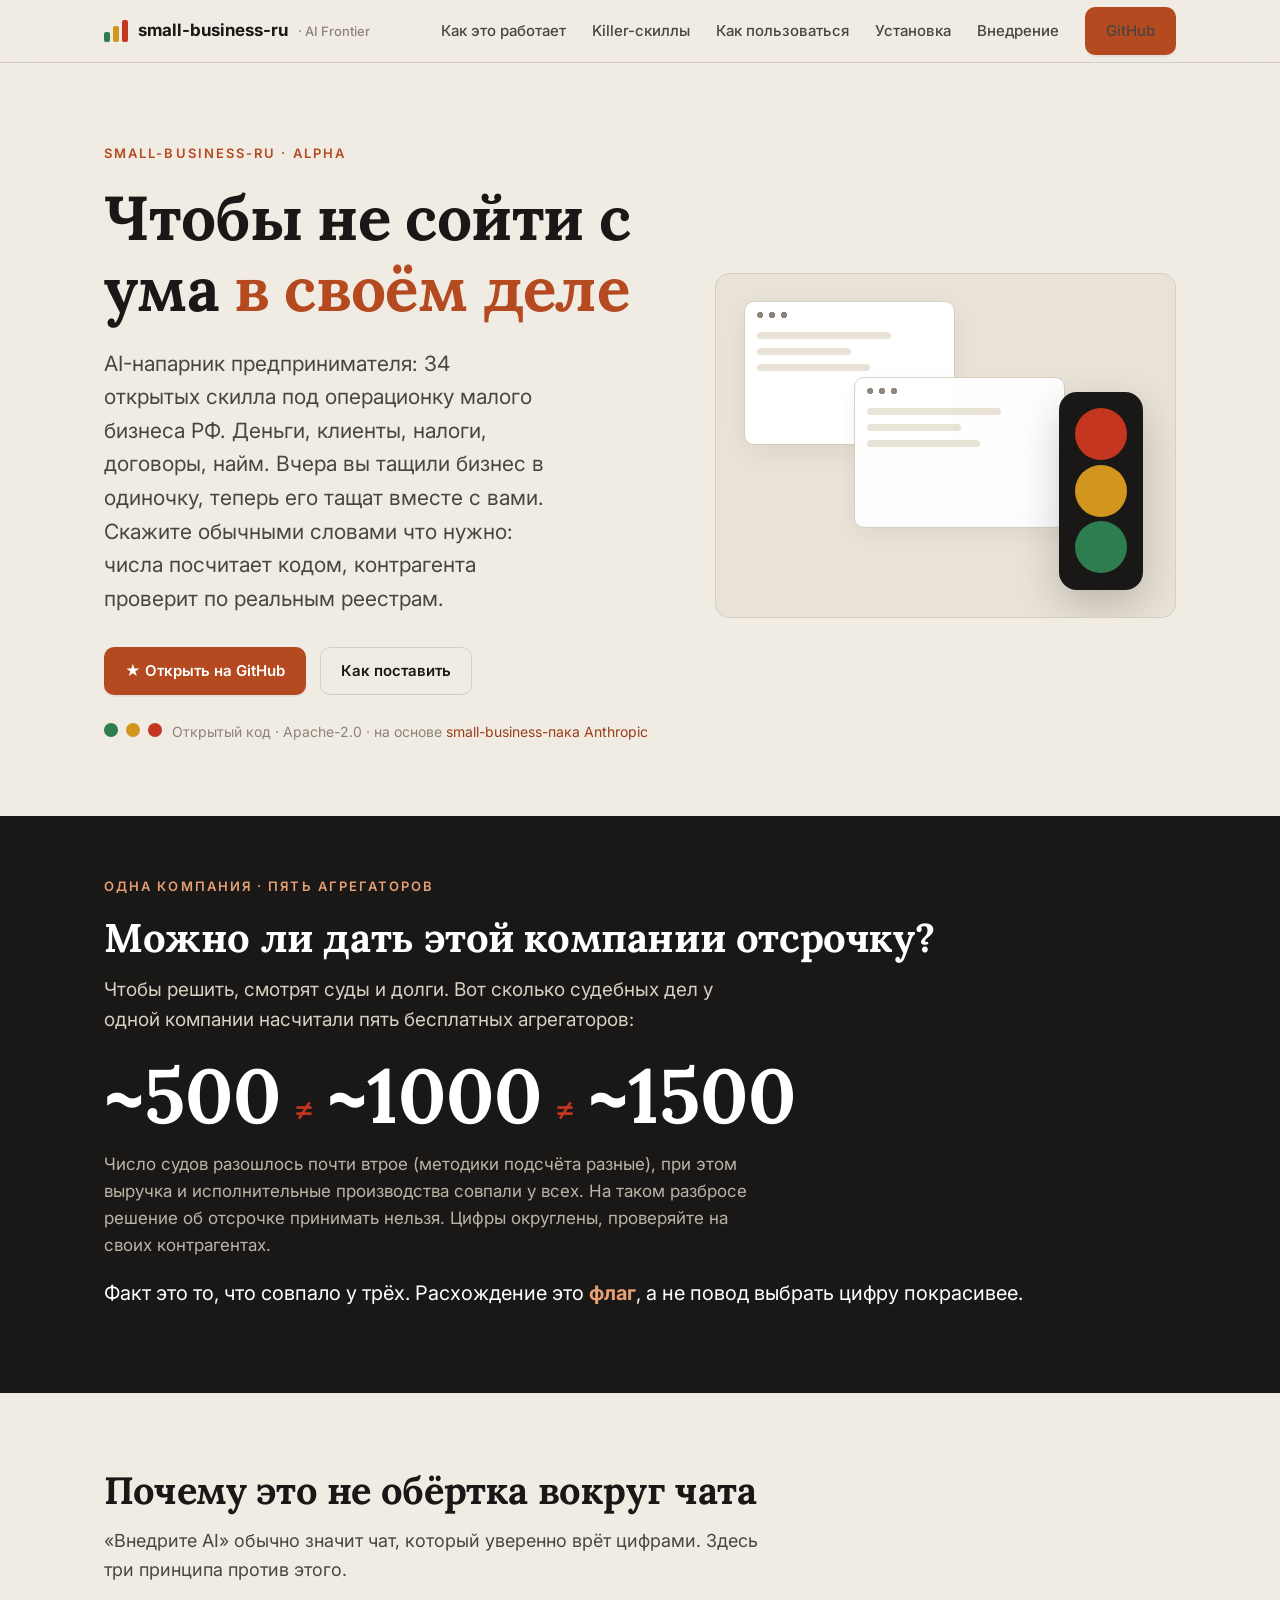
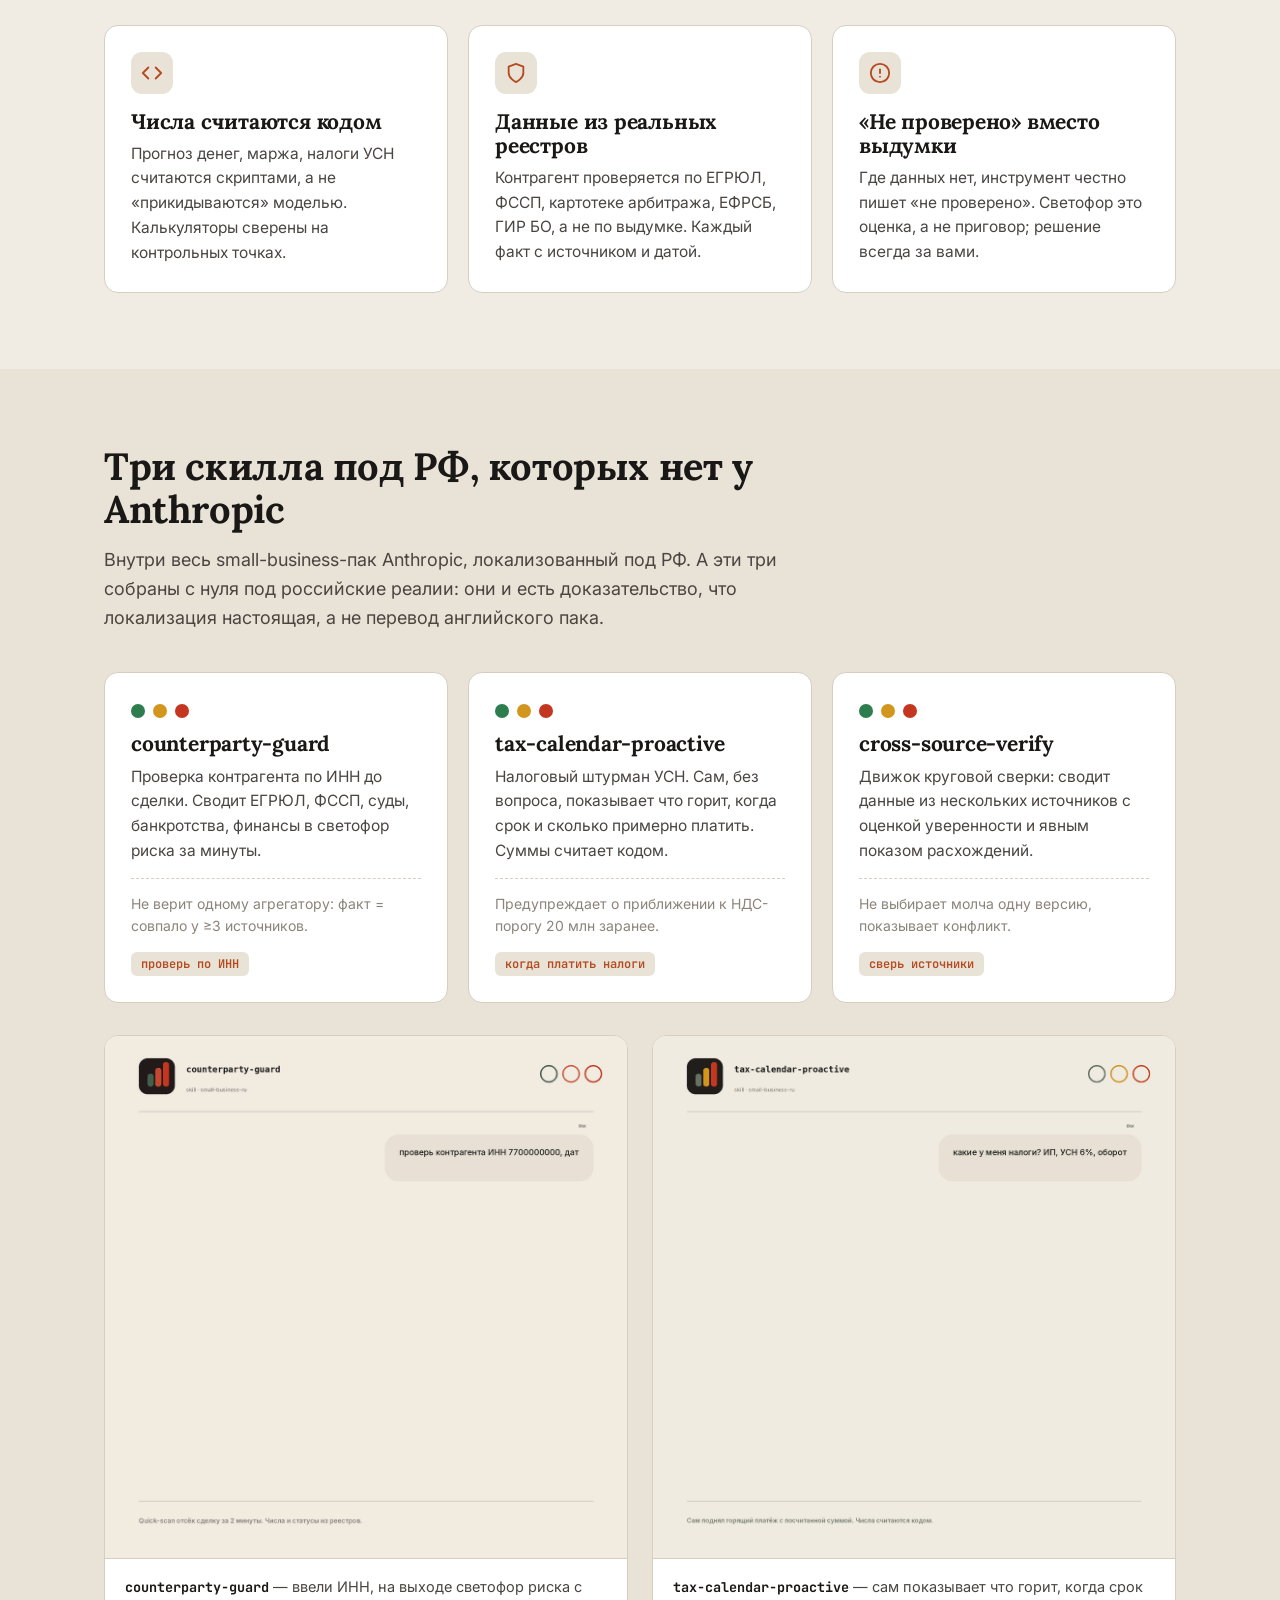
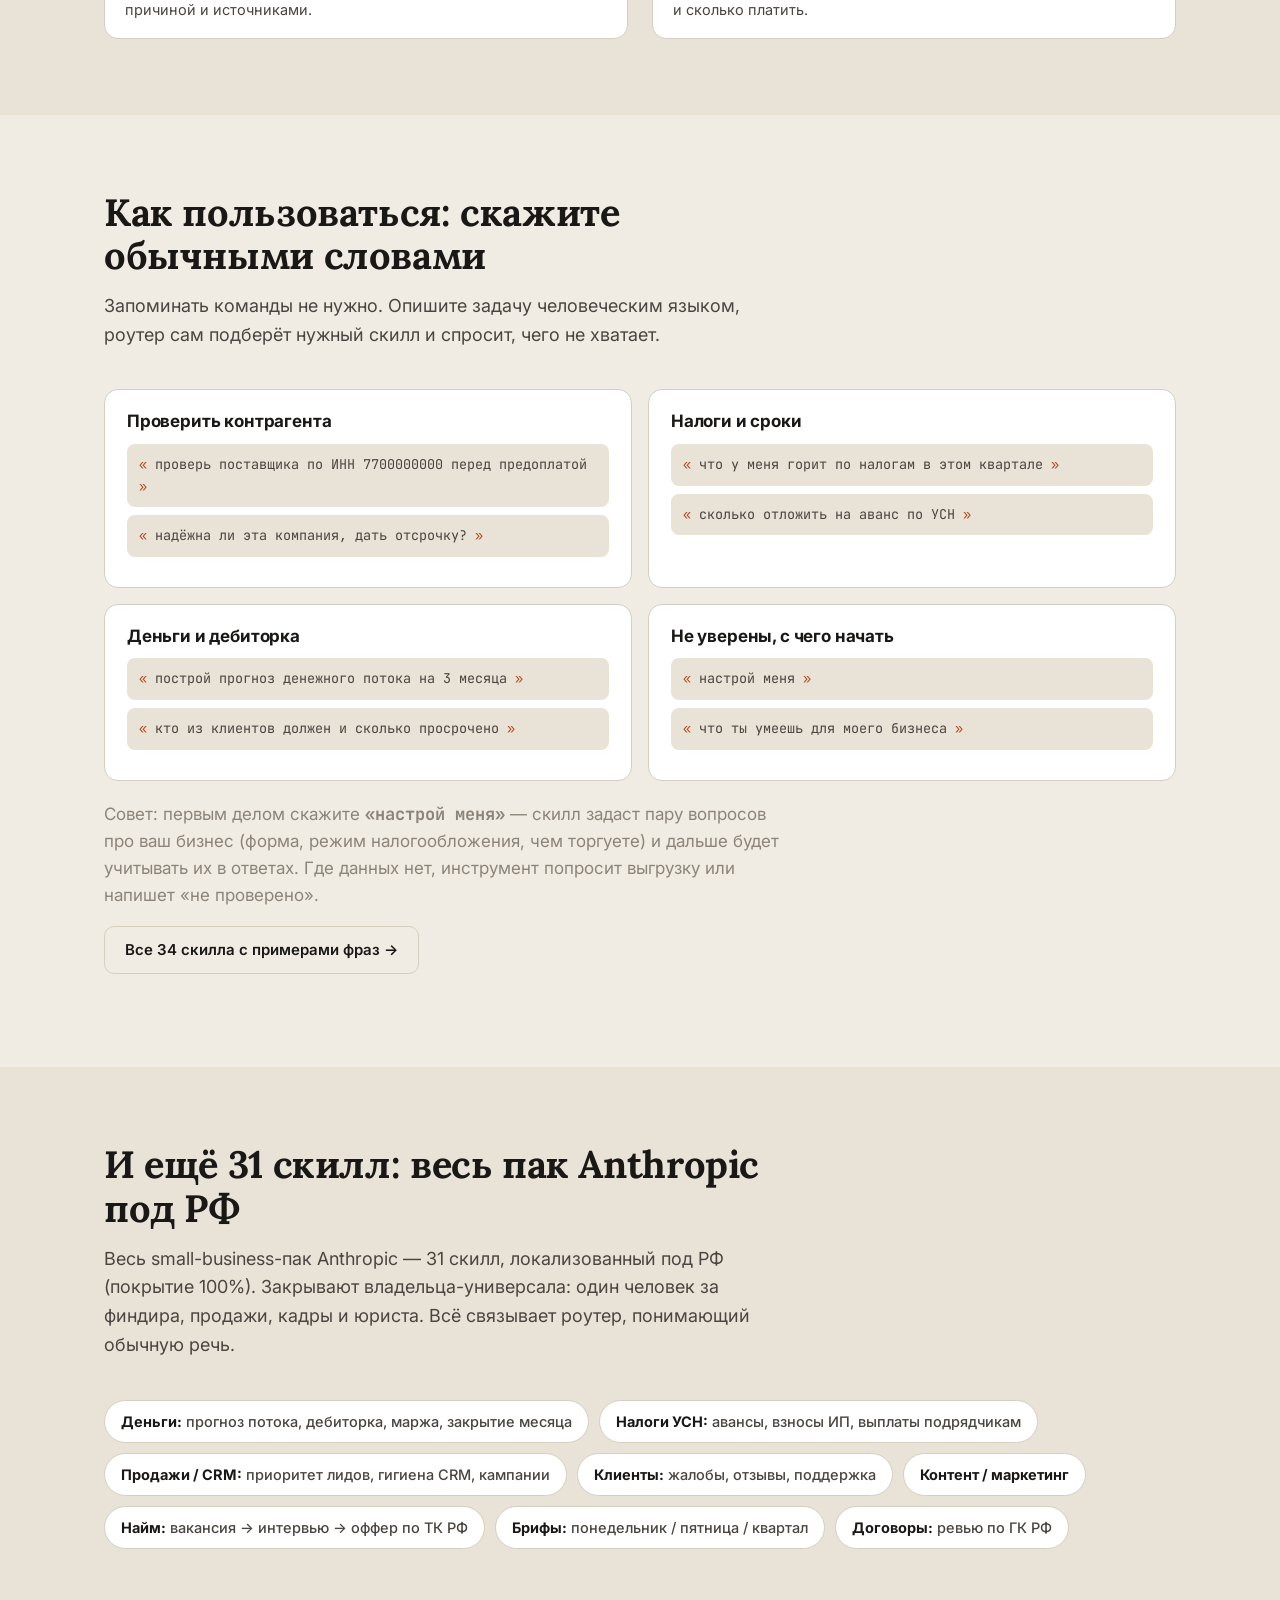
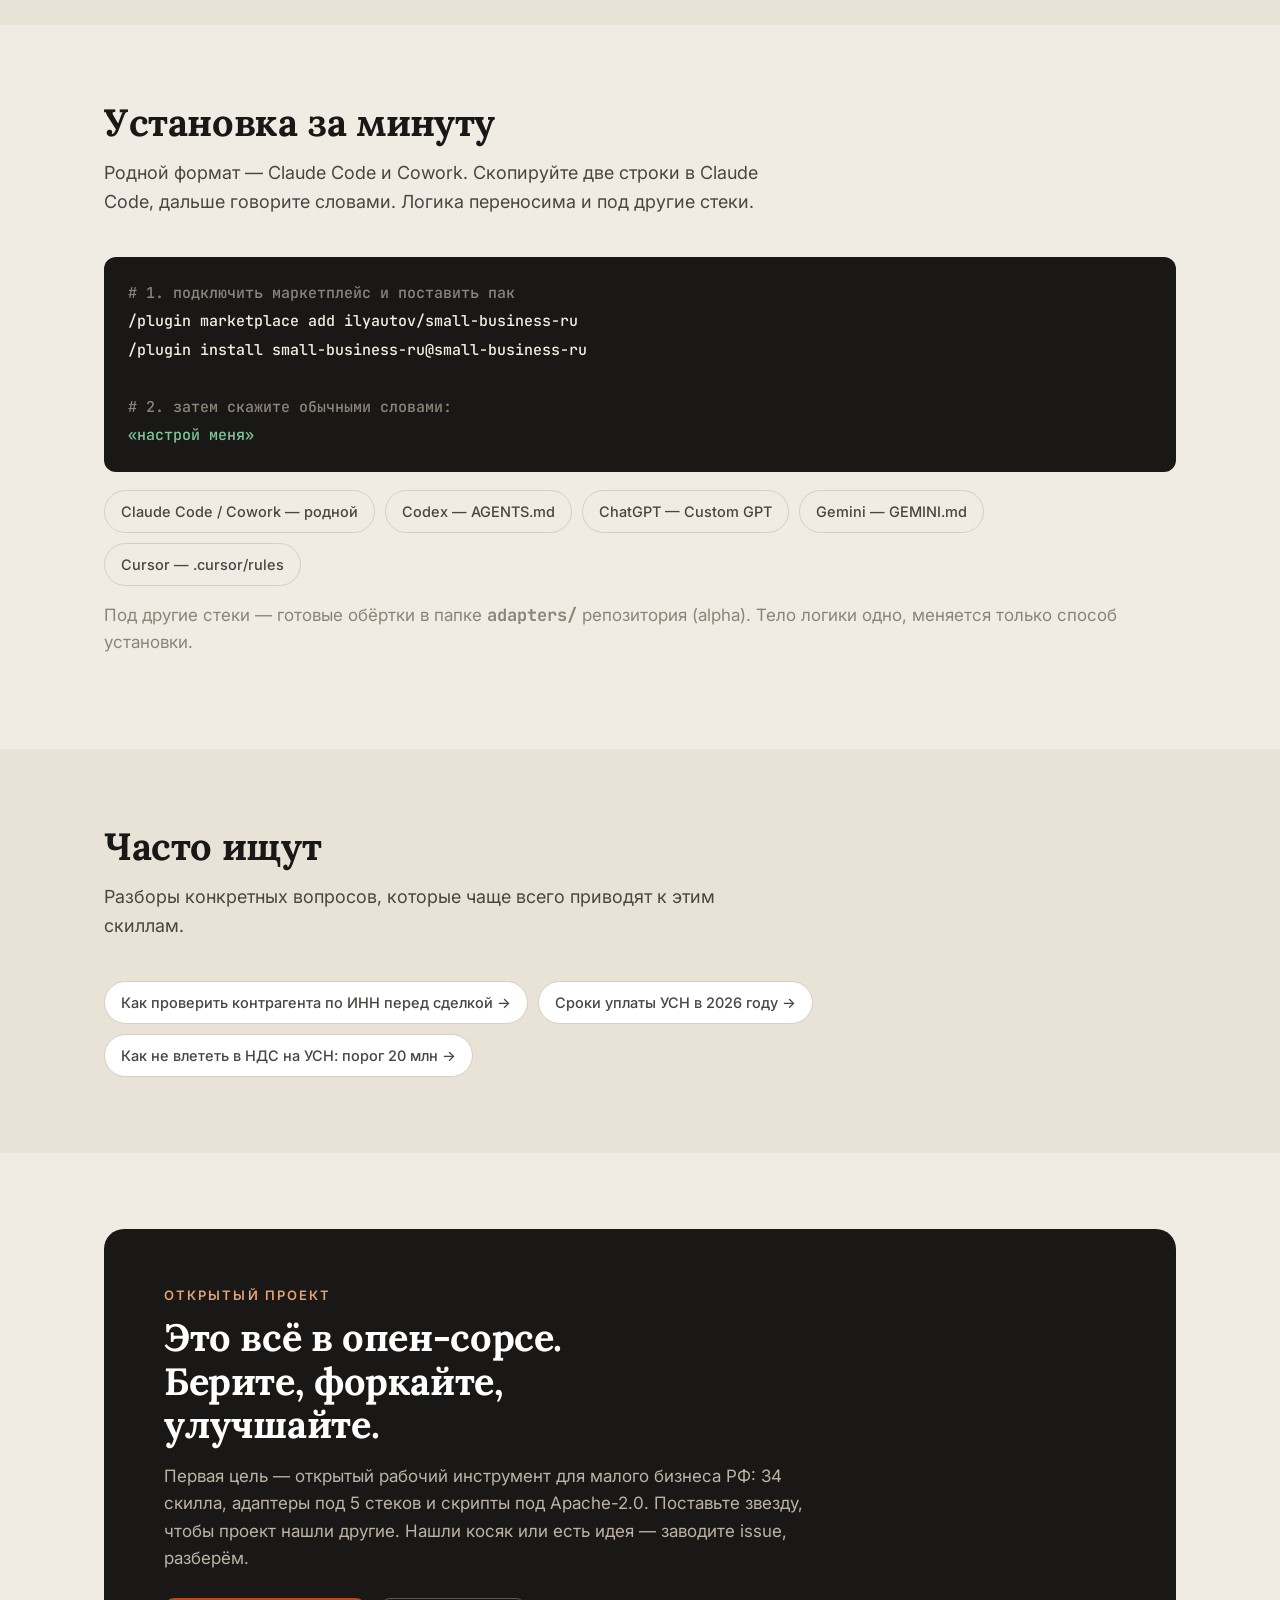
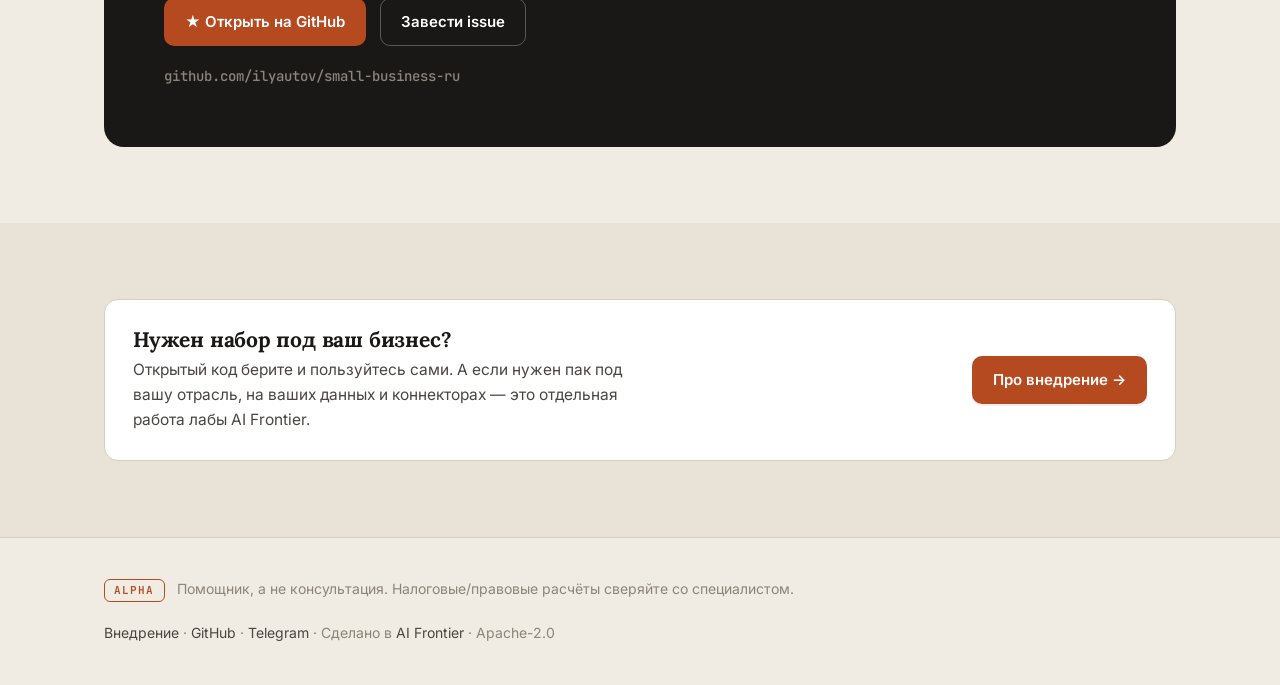
==== commit b3b0b9c8: "Подтверждение прав в Яндекс Вебмастере Яндекс считает поддомены самостоятельными сайтами, поэтому sm" ====
--- a/docs/index.html
+++ b/docs/index.html
@@ -12,6 +12,7 @@
 <meta property="og:image" content="https://small-business-ru.aifrontier.tech/assets/social-preview.png">
 <meta name="twitter:card" content="summary_large_image">
 <link rel="canonical" href="https://small-business-ru.aifrontier.tech/">
+<meta name="yandex-verification" content="d5488a184cbab7f7" /> <!-- pragma: allowlist secret, публичный код подтверждения прав -->
 <link rel="icon" type="image/png" href="assets/logo-mark.png">
 <link rel="apple-touch-icon" href="assets/logo-mark.png">
 <link rel="preconnect" href="https://fonts.googleapis.com">
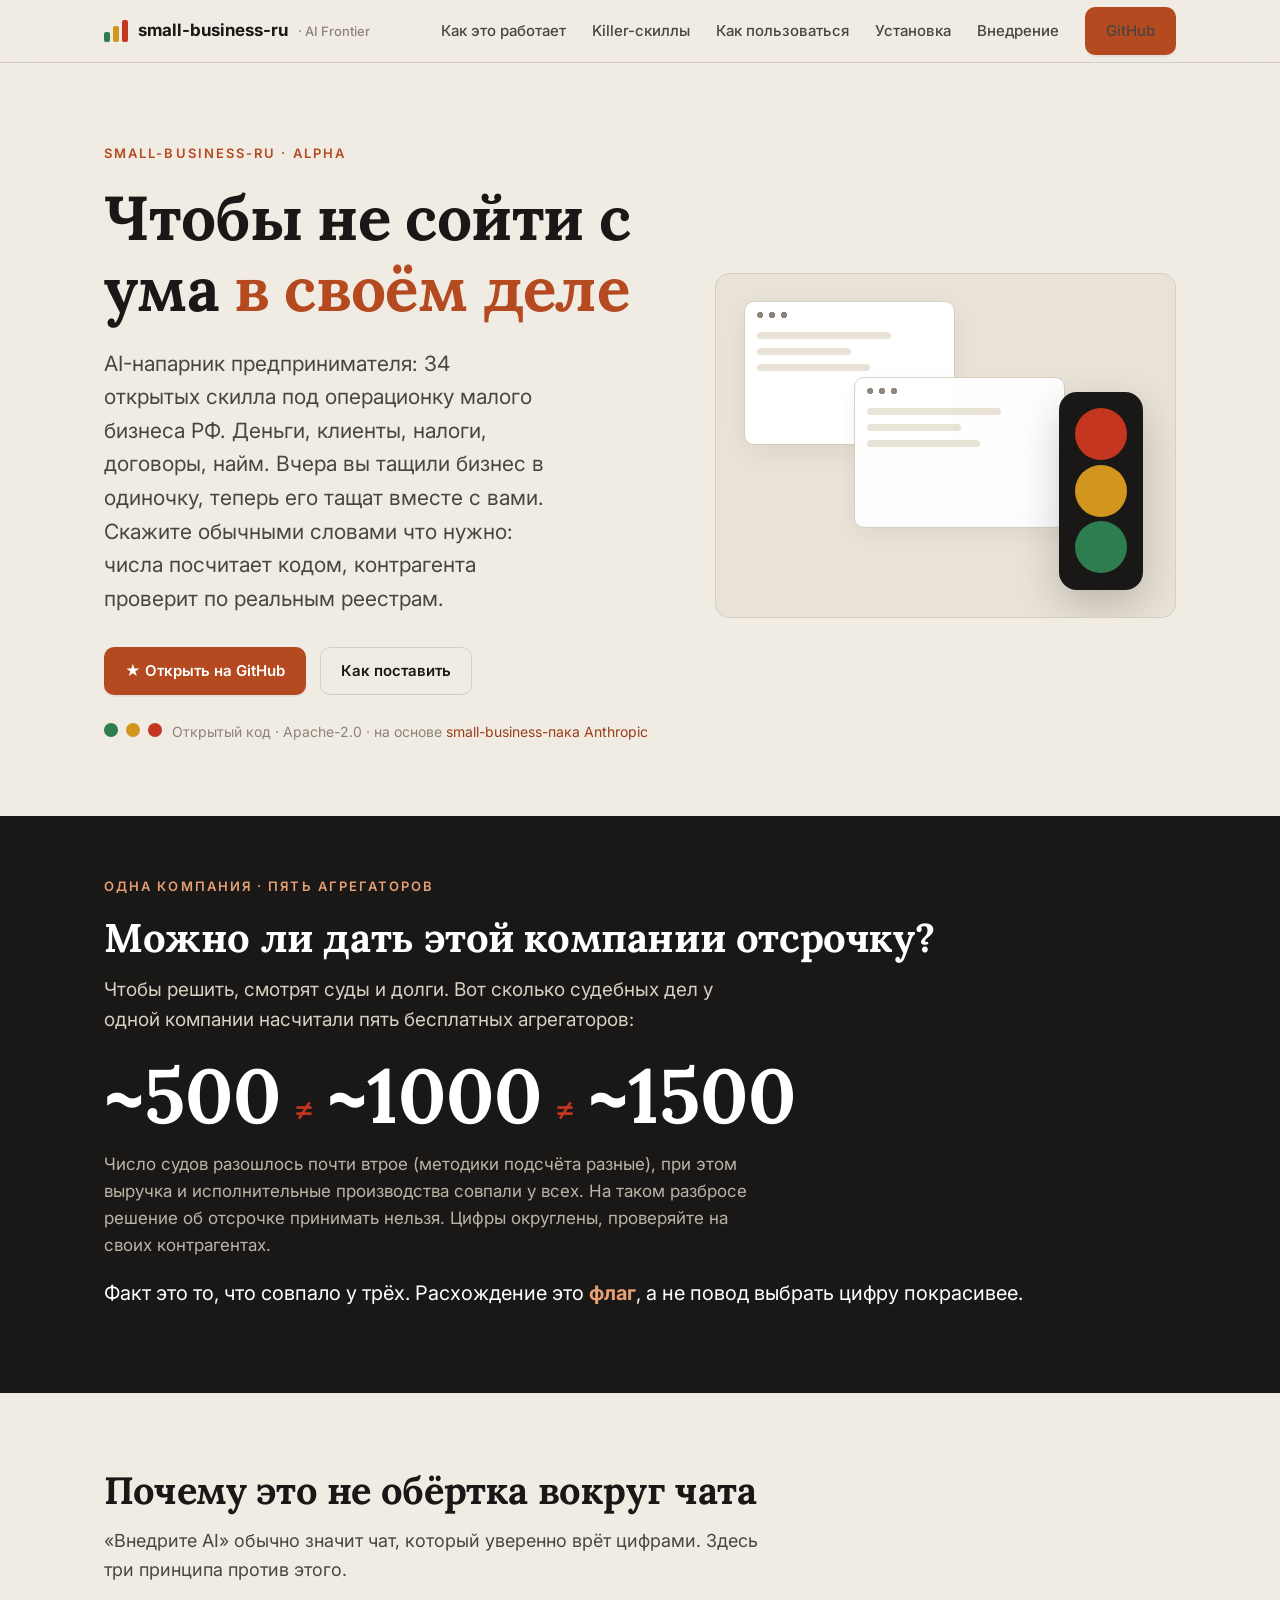
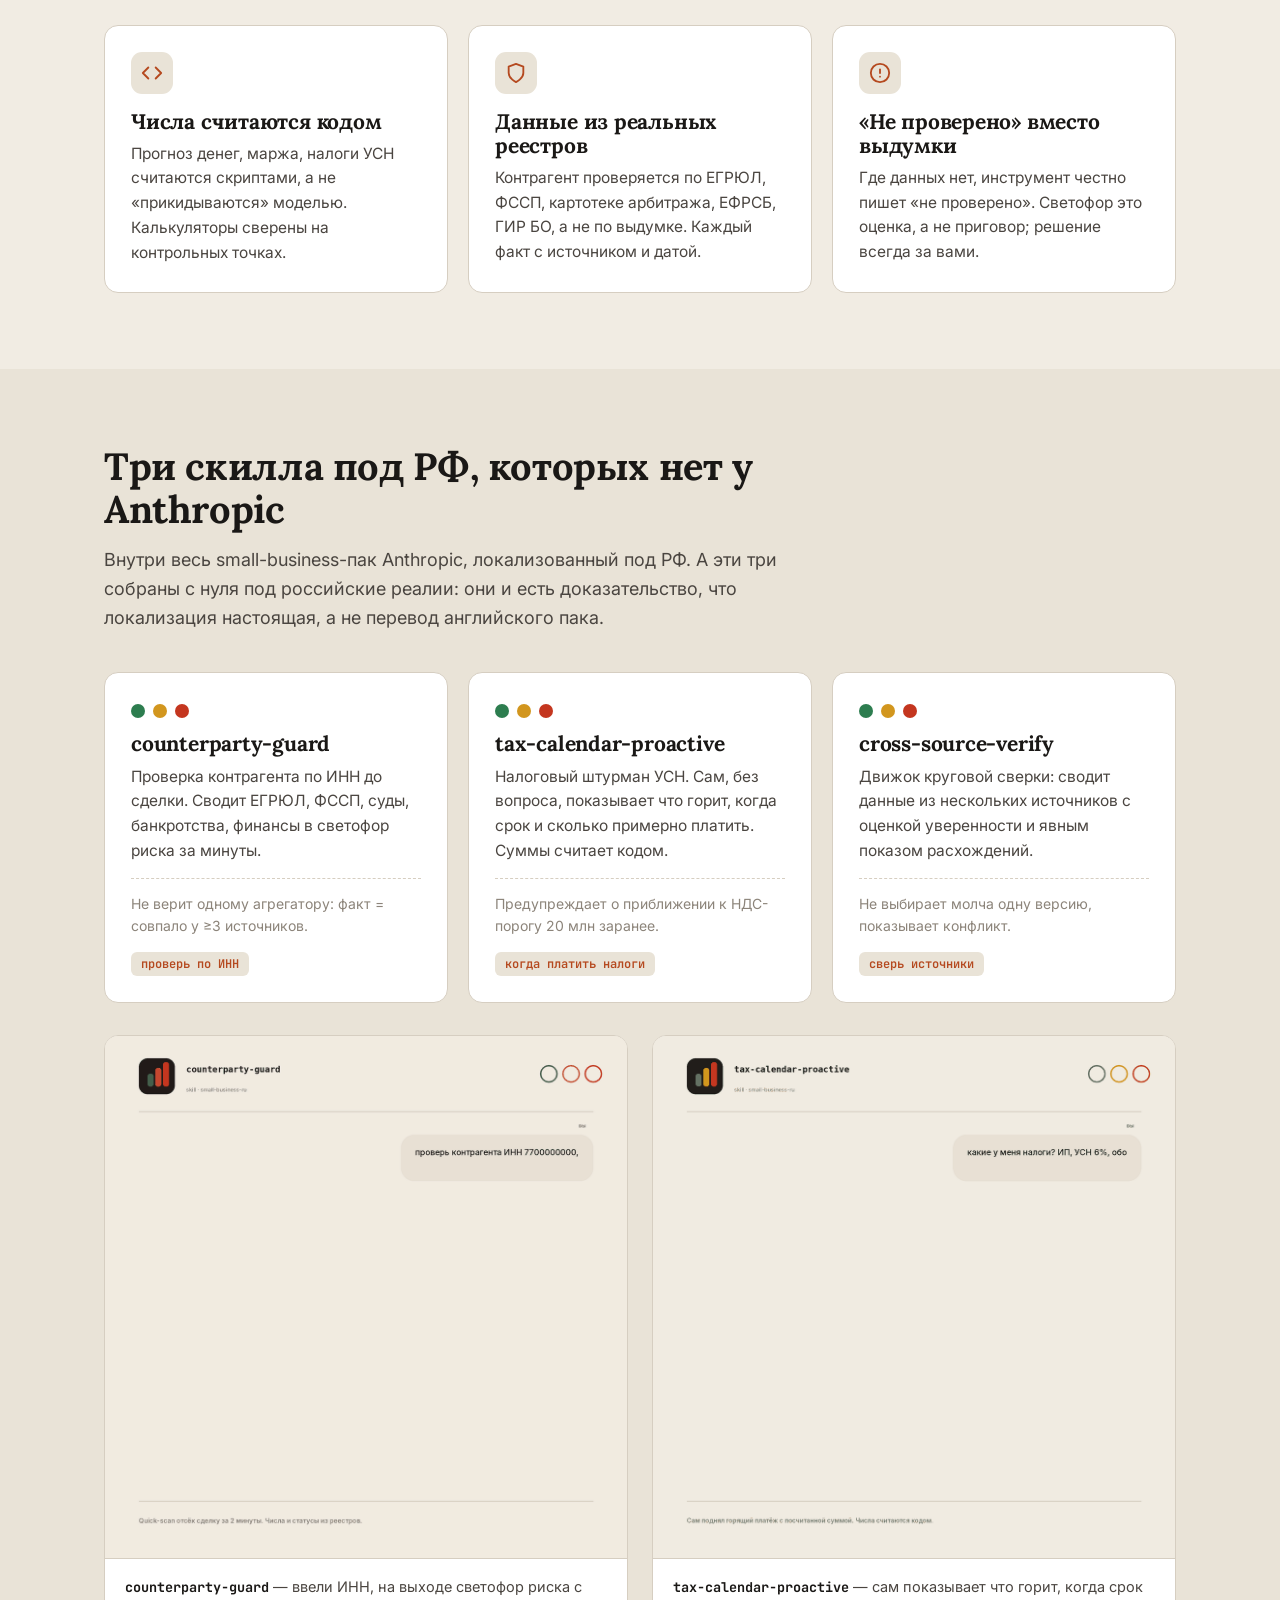
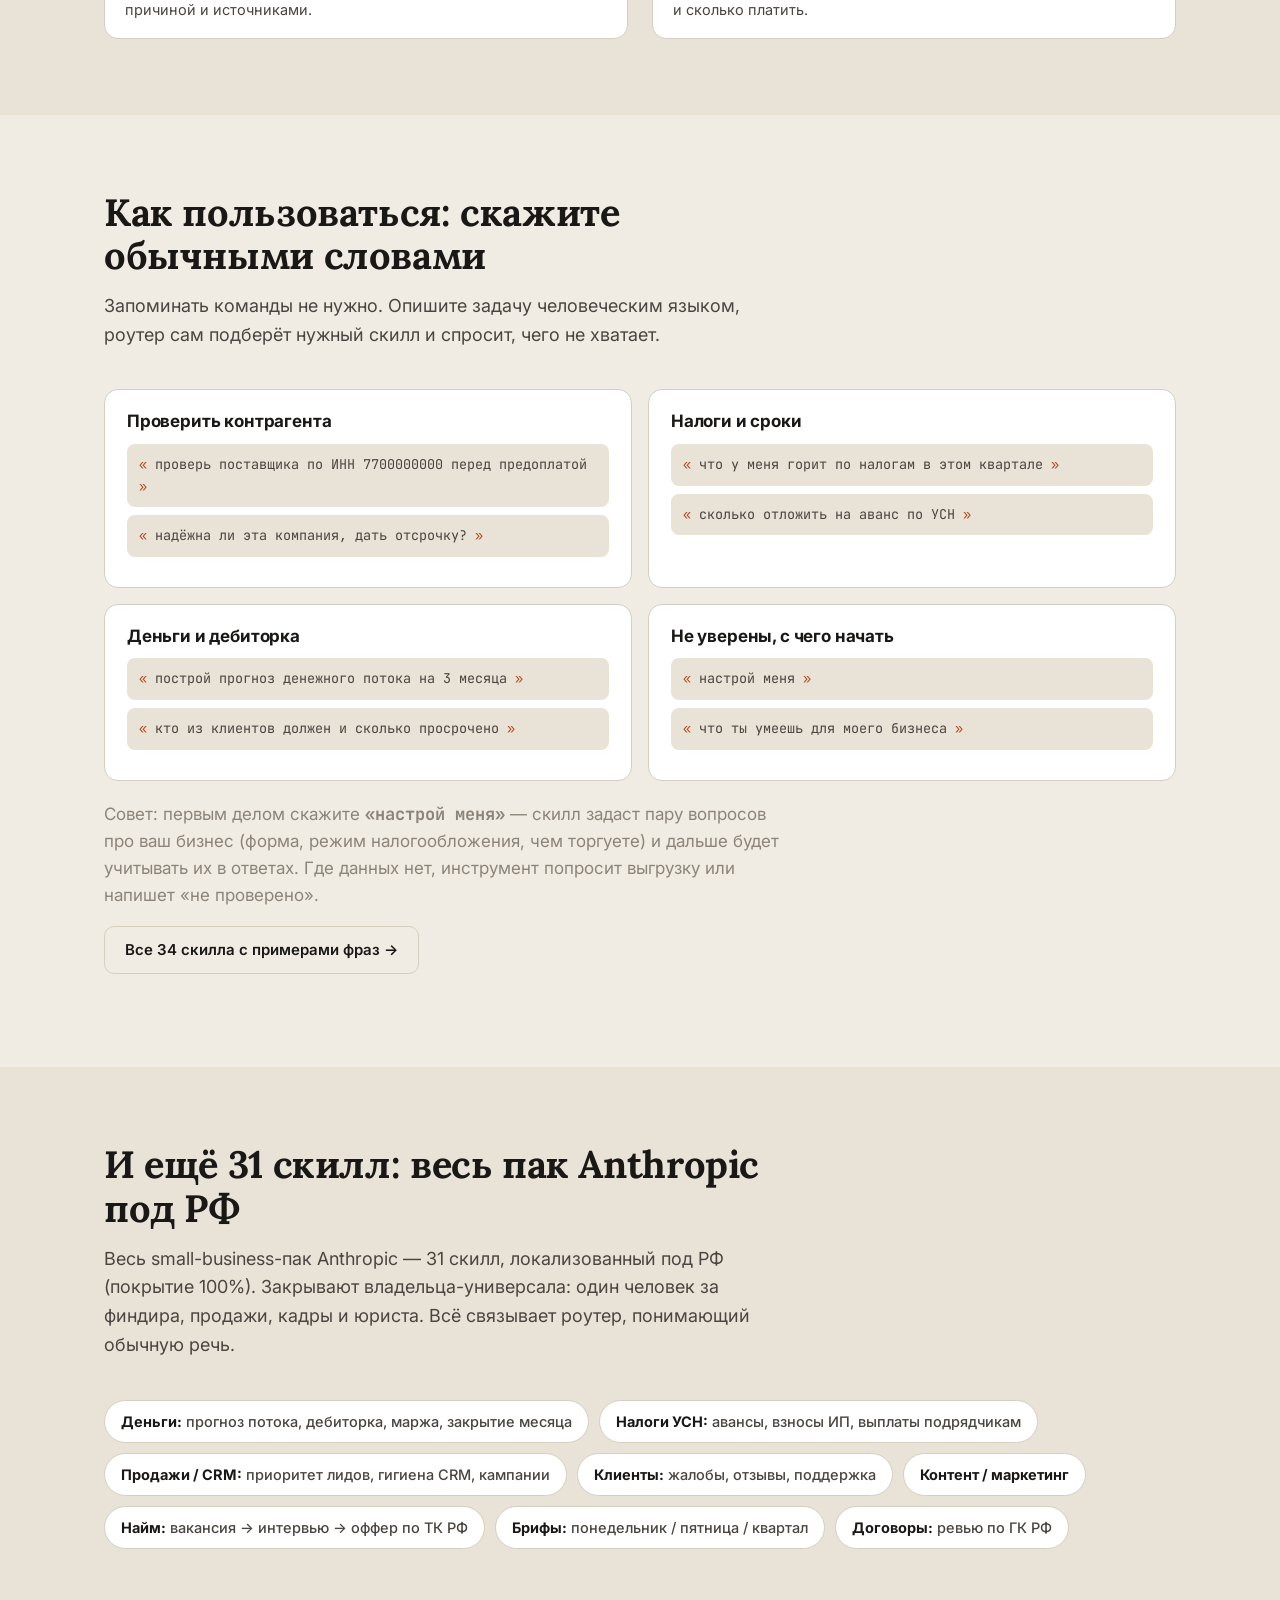
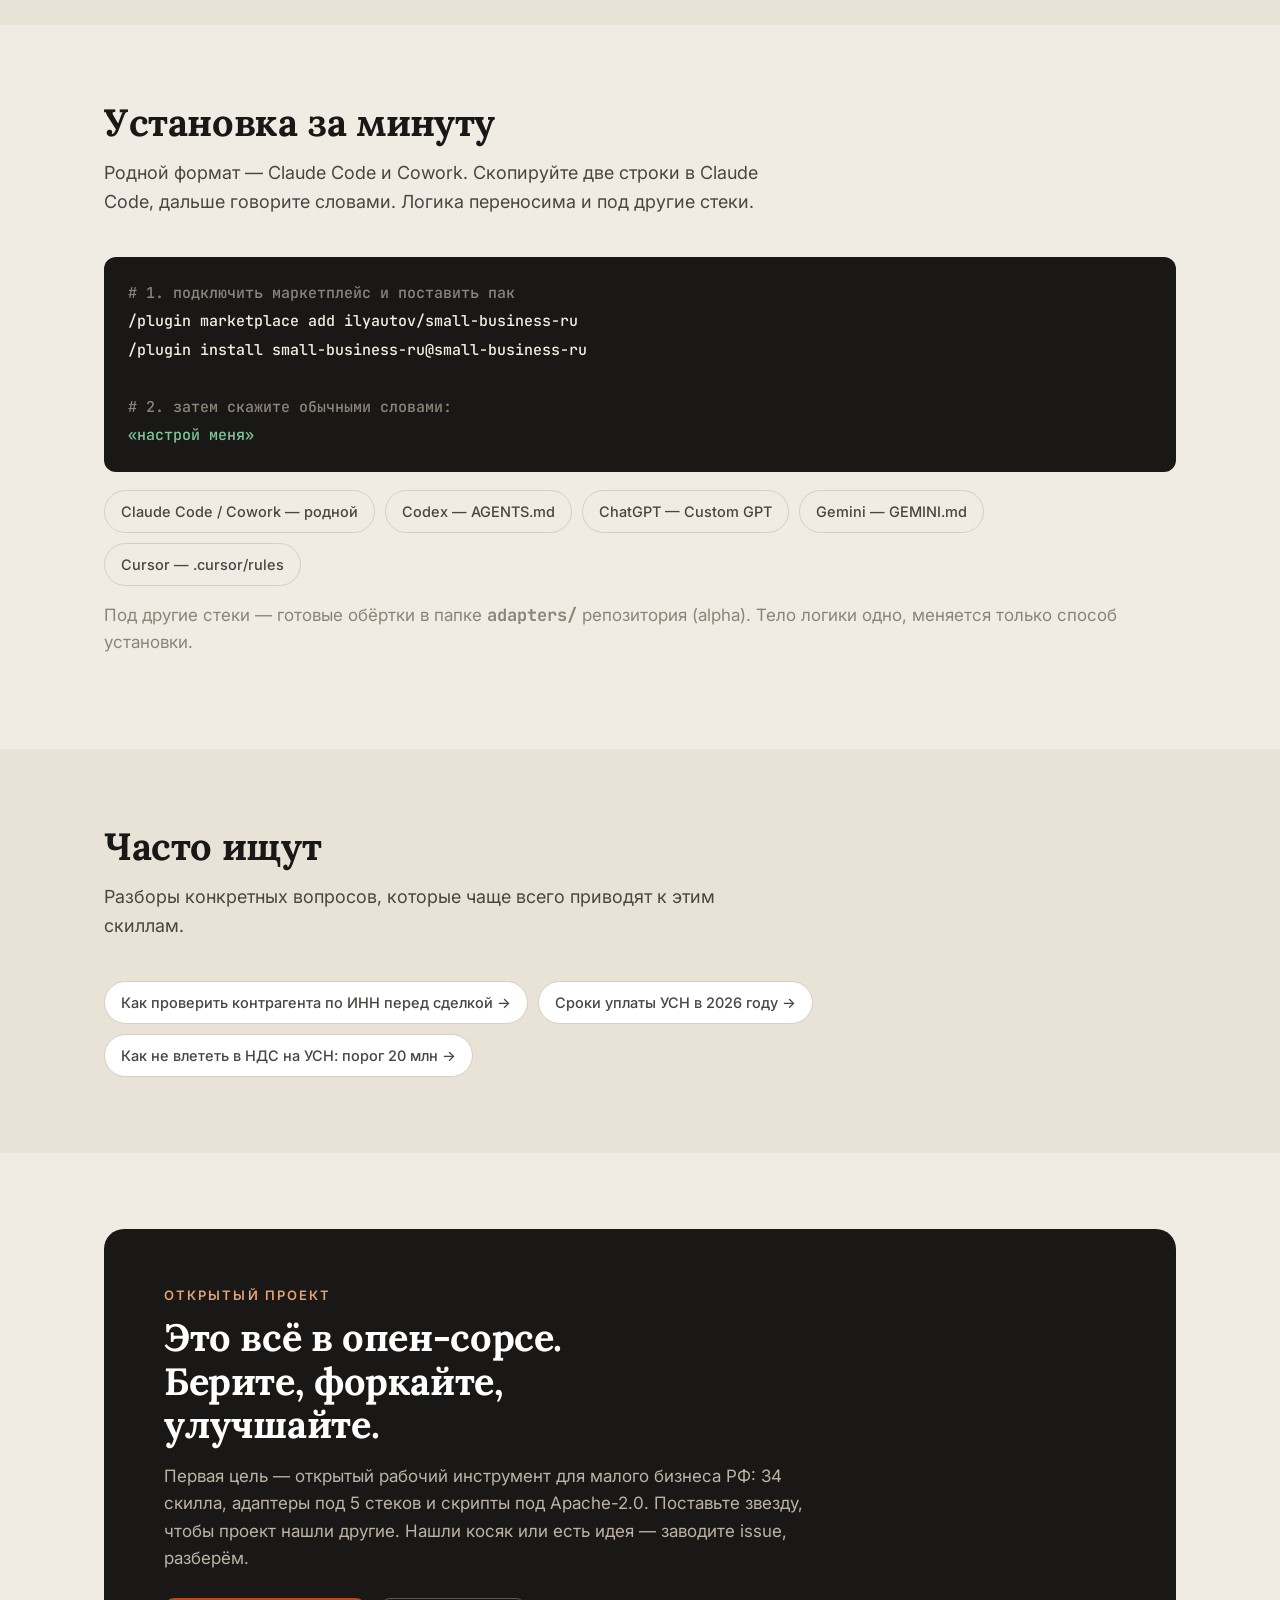
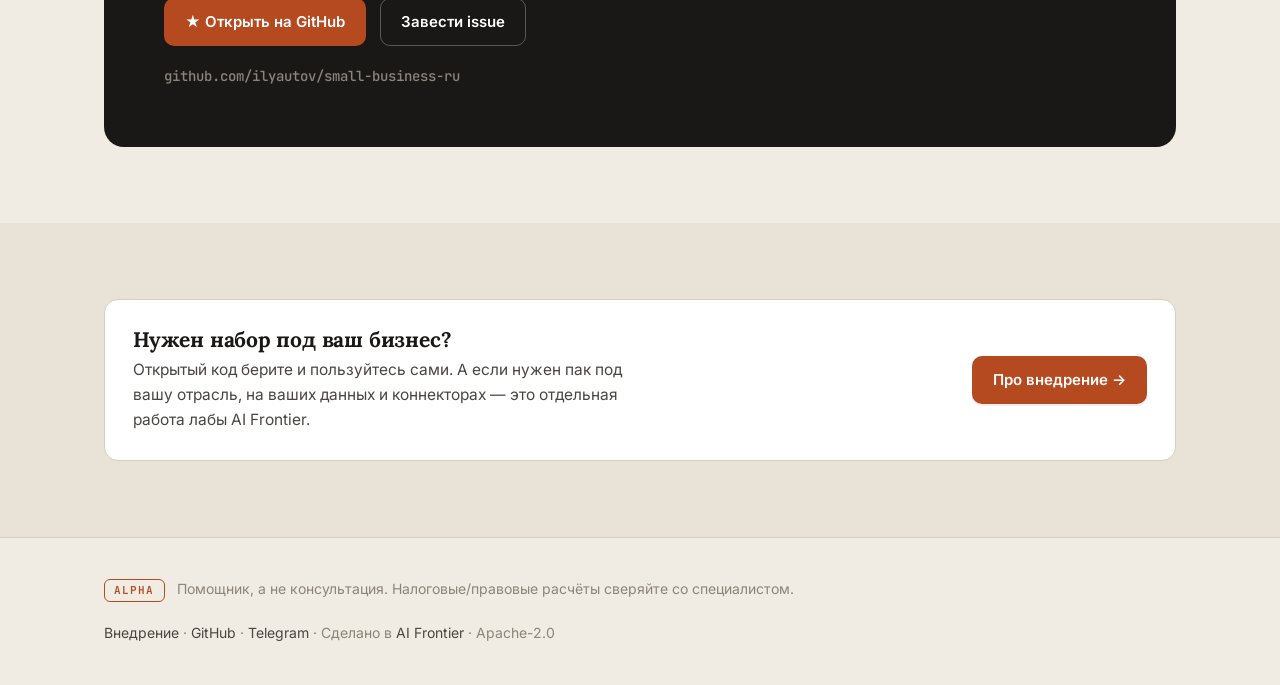
==== commit b610580f: "Сайт объясняется поисковику, а поддомен перестаёт быть сиротой На пяти страницах не было ни одной ра" ====
--- a/docs/index.html
+++ b/docs/index.html
@@ -19,6 +19,50 @@
 <link rel="preconnect" href="https://fonts.gstatic.com" crossorigin>
 <link href="https://fonts.googleapis.com/css2?family=Inter:wght@400;500;600;700;800&family=Lora:wght@500;600;700&family=JetBrains+Mono:wght@500;700&display=swap" rel="stylesheet">
 <link rel="stylesheet" href="styles.css">
+<script type="application/ld+json">
+{
+  "@context": "https://schema.org",
+  "@graph": [
+    {
+      "@type": "WebSite",
+      "@id": "https://small-business-ru.aifrontier.tech/#website",
+      "url": "https://small-business-ru.aifrontier.tech/",
+      "name": "small-business-ru",
+      "inLanguage": "ru-RU",
+      "publisher": {
+        "@id": "https://aifrontier.tech/#organization"
+      }
+    },
+    {
+      "@type": "SoftwareApplication",
+      "@id": "https://small-business-ru.aifrontier.tech/#software",
+      "name": "small-business-ru",
+      "alternateName": "AI-напарник предпринимателя",
+      "description": "AI-напарник по операционке малого бизнеса РФ: 34 открытых скилла под деньги, клиентов, налоги УСН, договоры, найм. Весь small-business-пак Anthropic, локализованный под РФ. Числа считаются кодом, контрагент проверяется по реальным реестрам. Поставьте сами за минуту.",
+      "applicationCategory": "BusinessApplication",
+      "applicationSubCategory": "Small business operations",
+      "operatingSystem": "macOS, Windows, Linux",
+      "url": "https://small-business-ru.aifrontier.tech/",
+      "codeRepository": "https://github.com/ilyautov/small-business-ru",
+      "downloadUrl": "https://github.com/ilyautov/small-business-ru",
+      "license": "https://www.apache.org/licenses/LICENSE-2.0",
+      "isAccessibleForFree": true,
+      "offers": {
+        "@type": "Offer",
+        "price": "0",
+        "priceCurrency": "RUB"
+      },
+      "inLanguage": "ru-RU",
+      "author": {
+        "@id": "https://aifrontier.tech/avtory/ilya-utov/#person"
+      },
+      "publisher": {
+        "@id": "https://aifrontier.tech/#organization"
+      }
+    }
+  ]
+}
+</script>
 </head>
 <body>
 
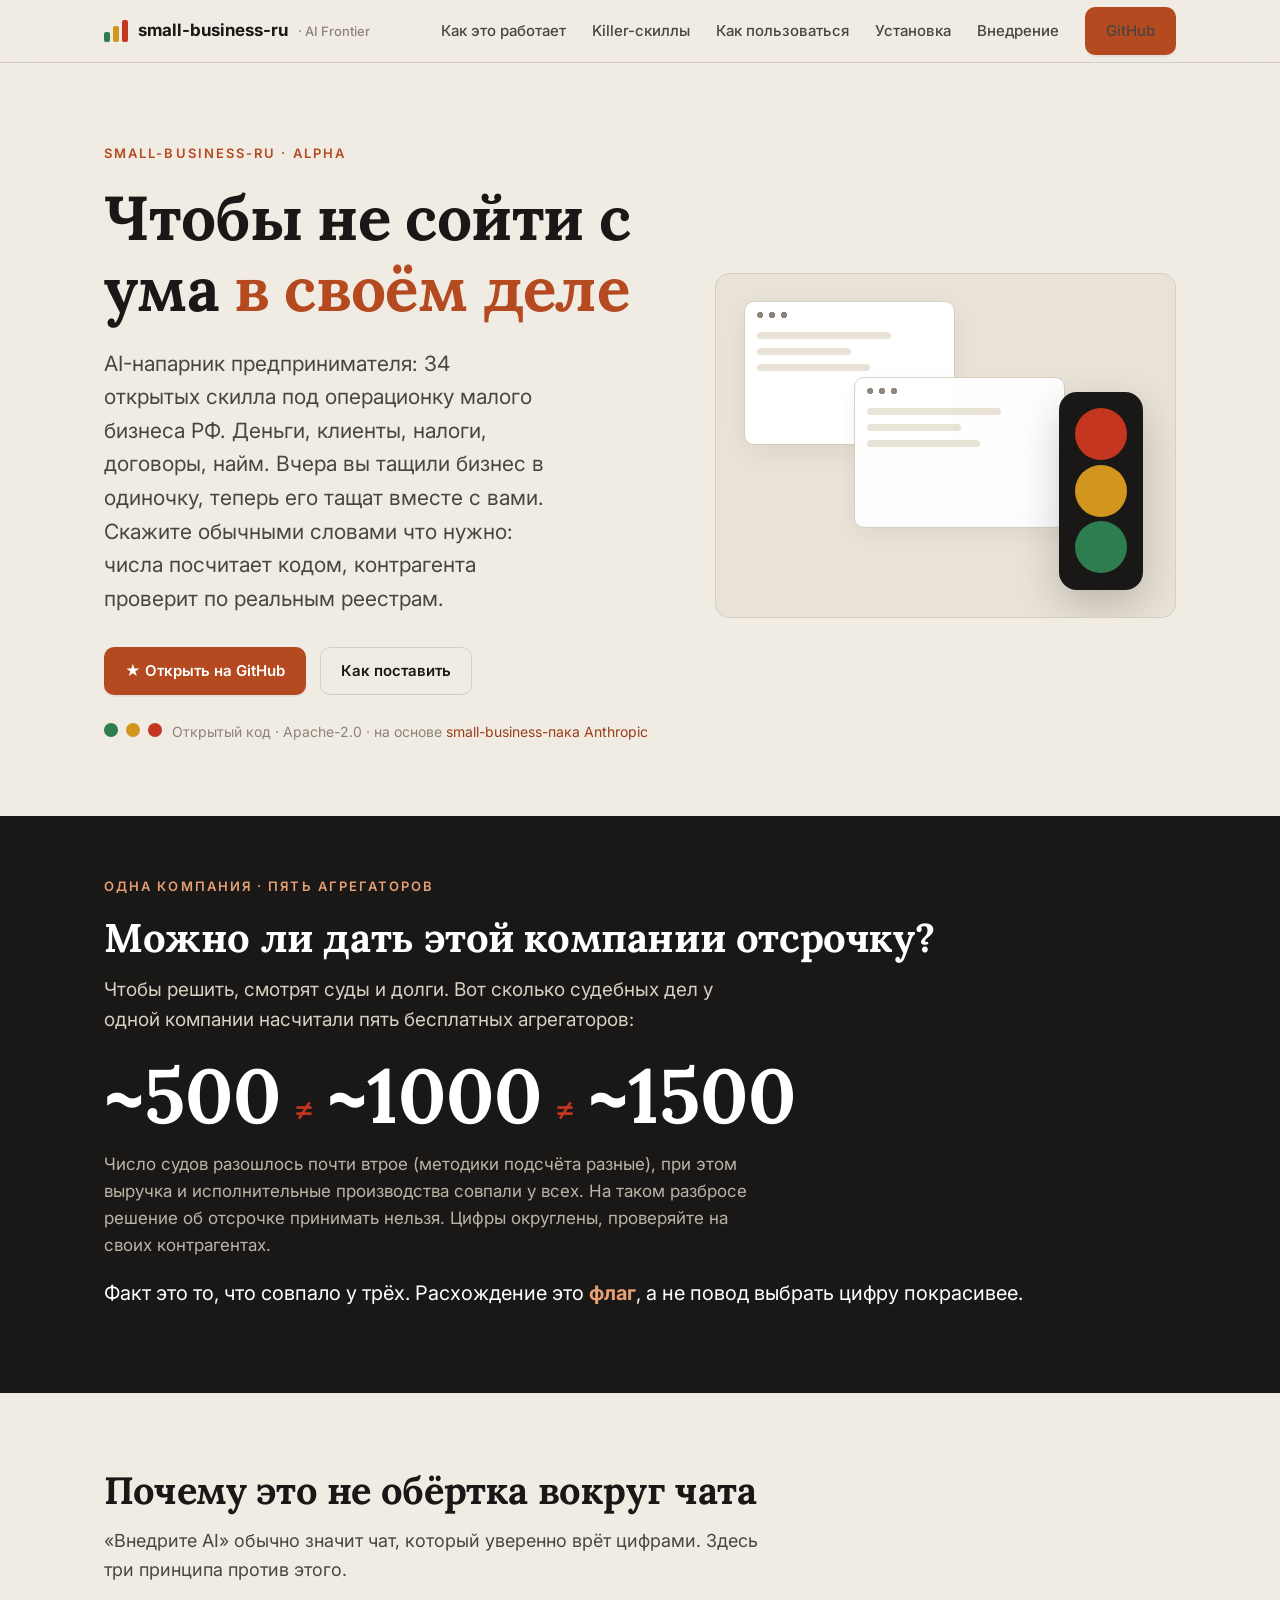
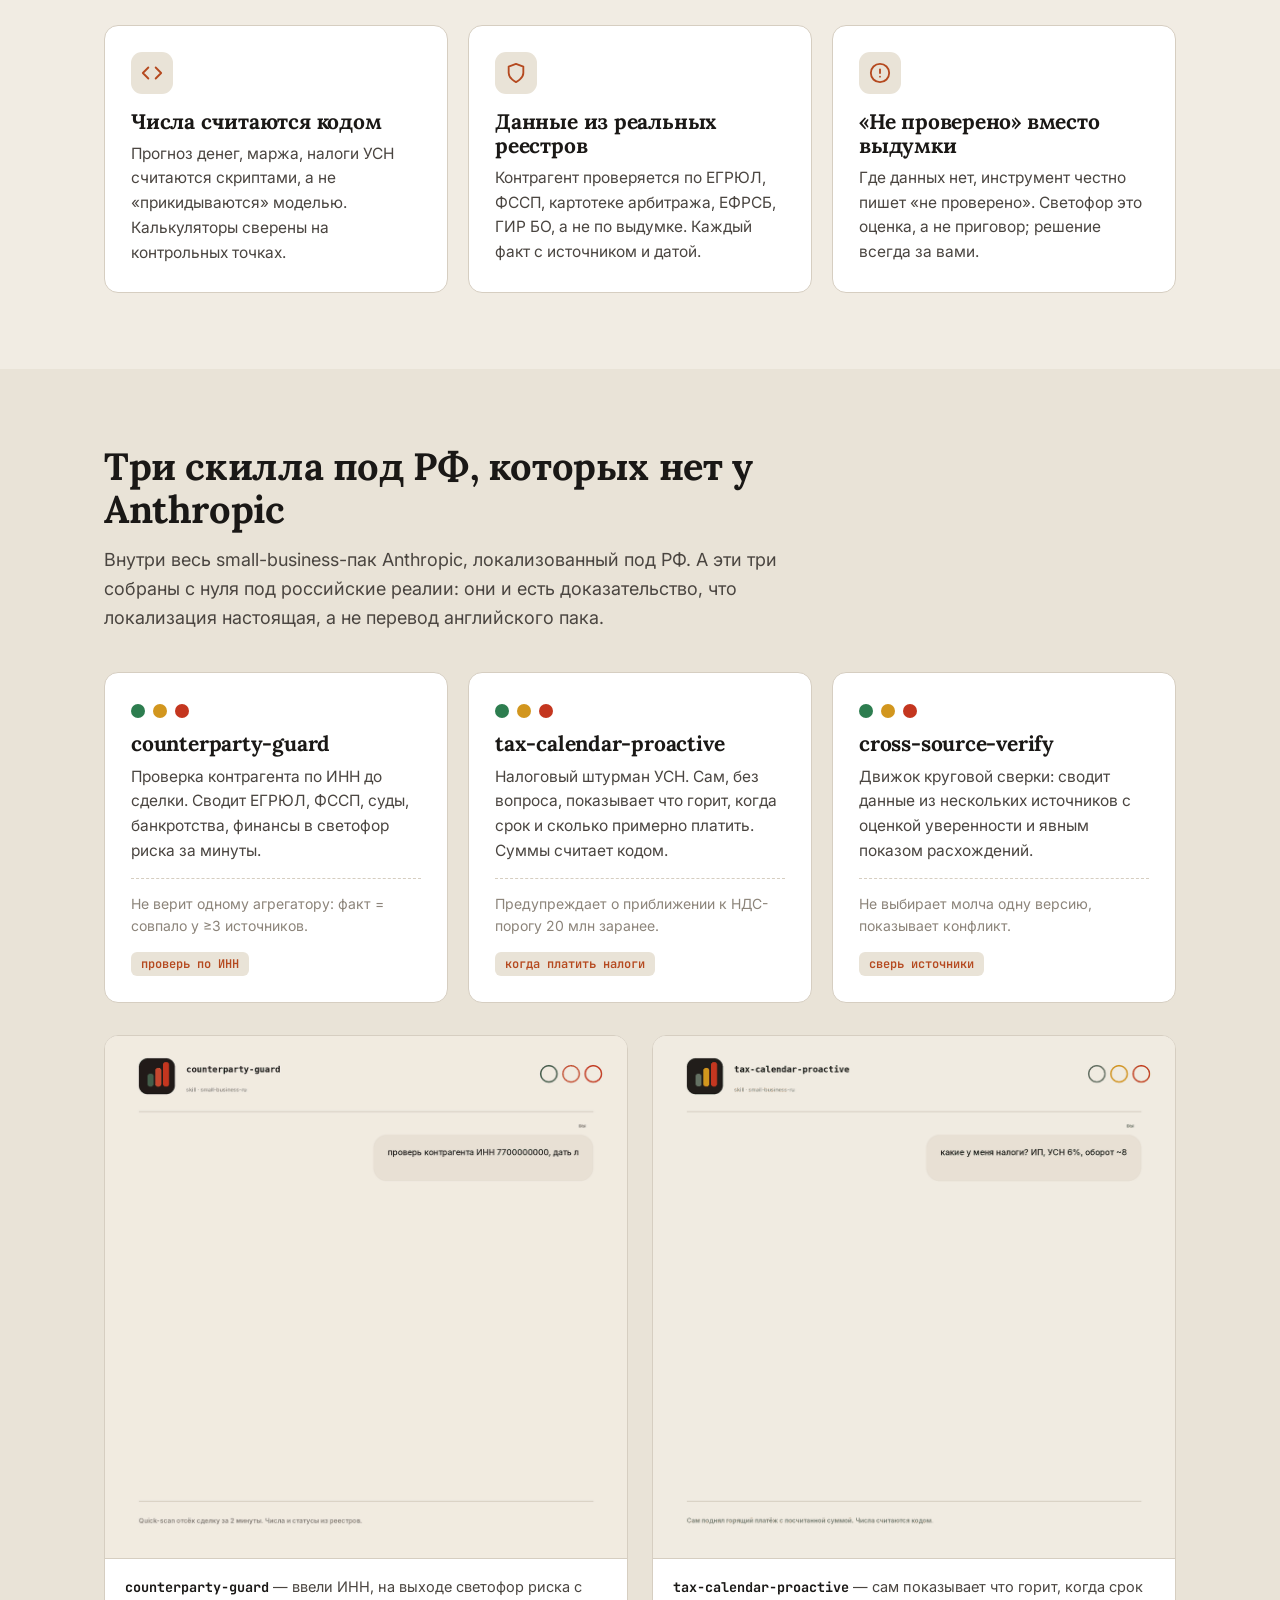
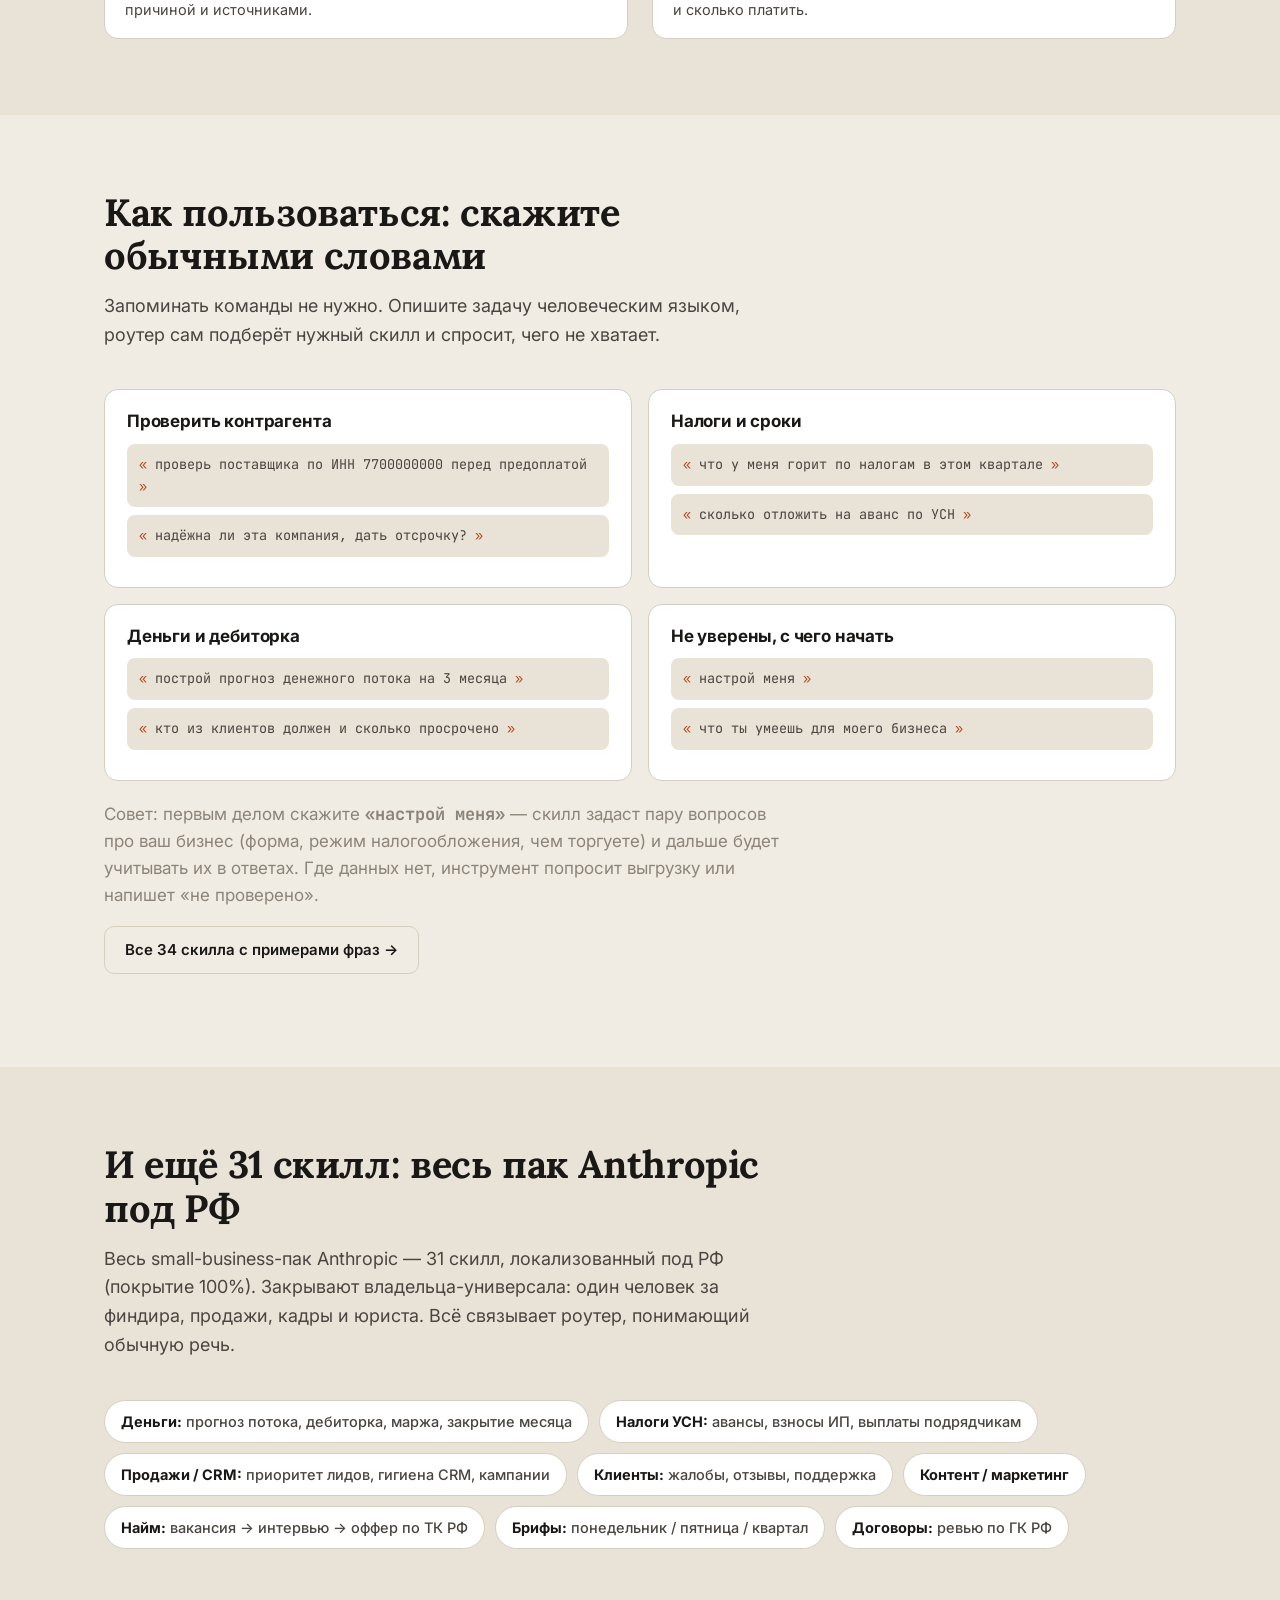
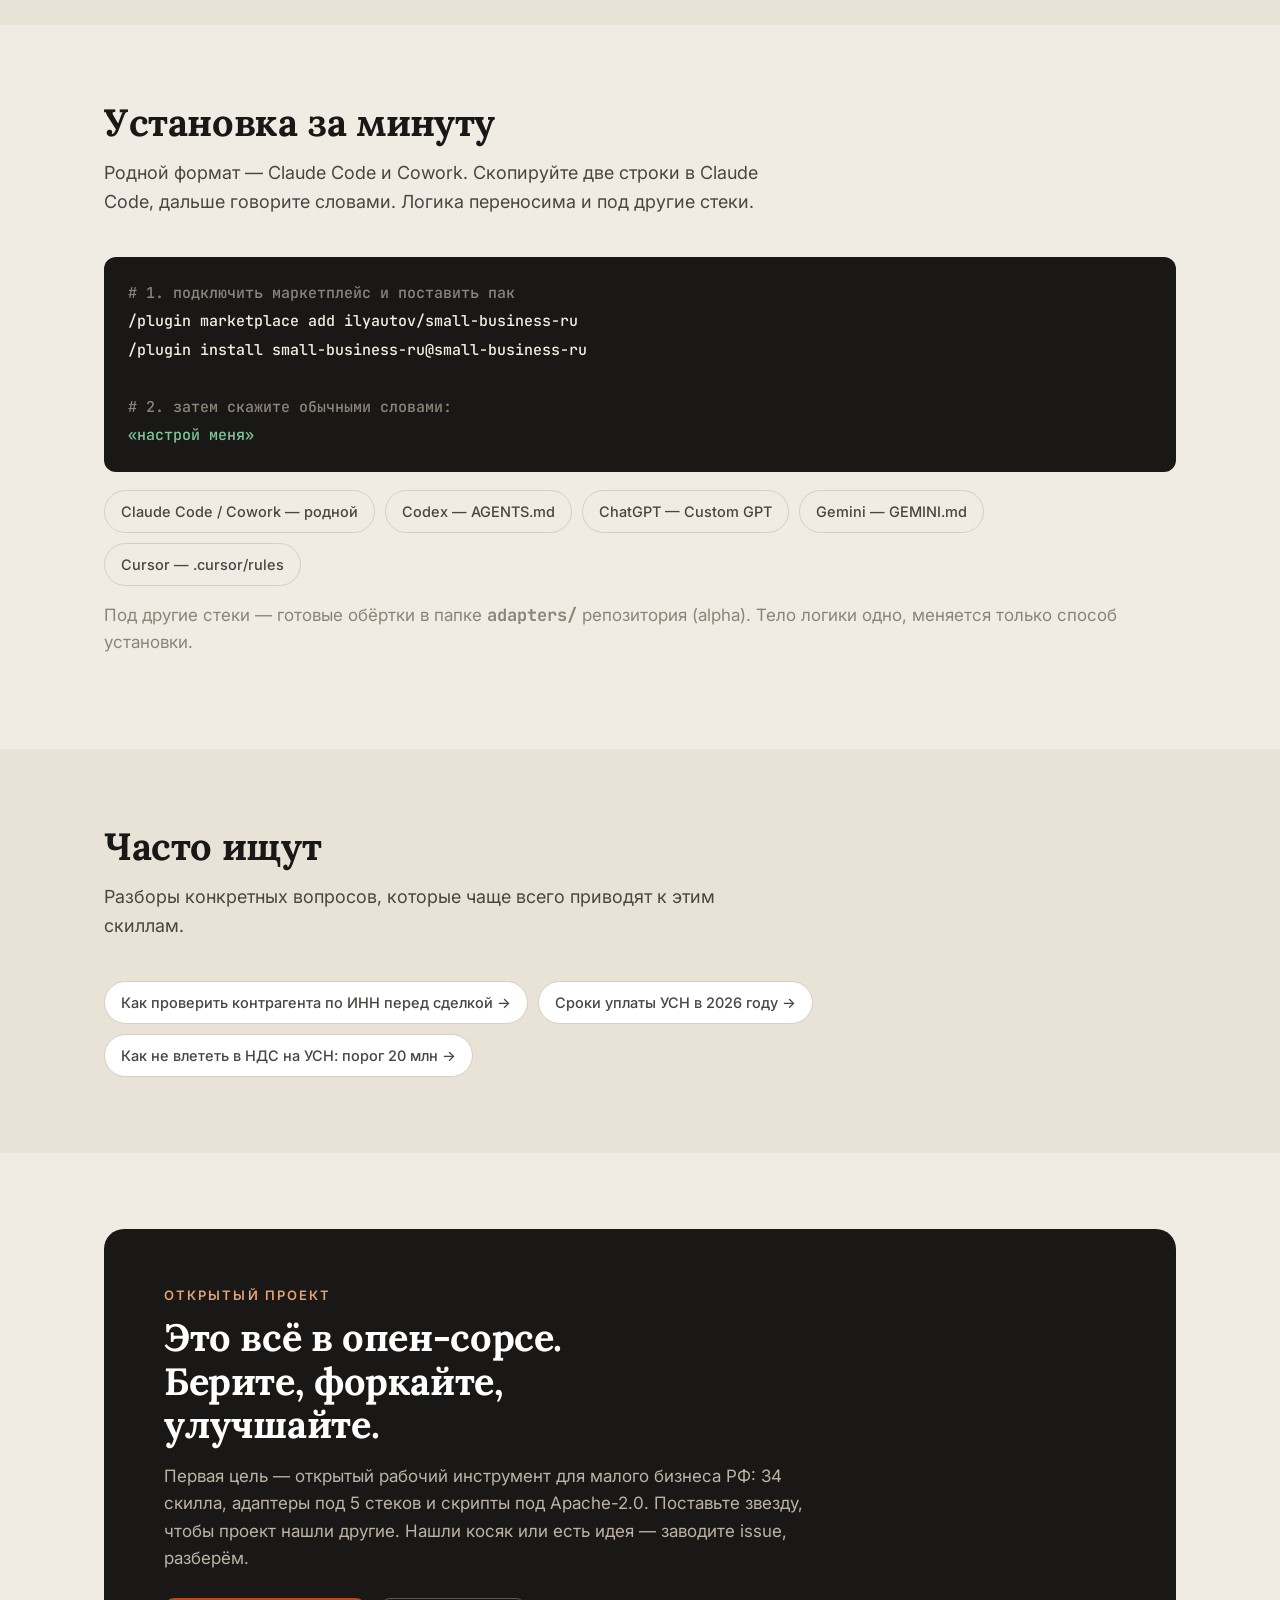
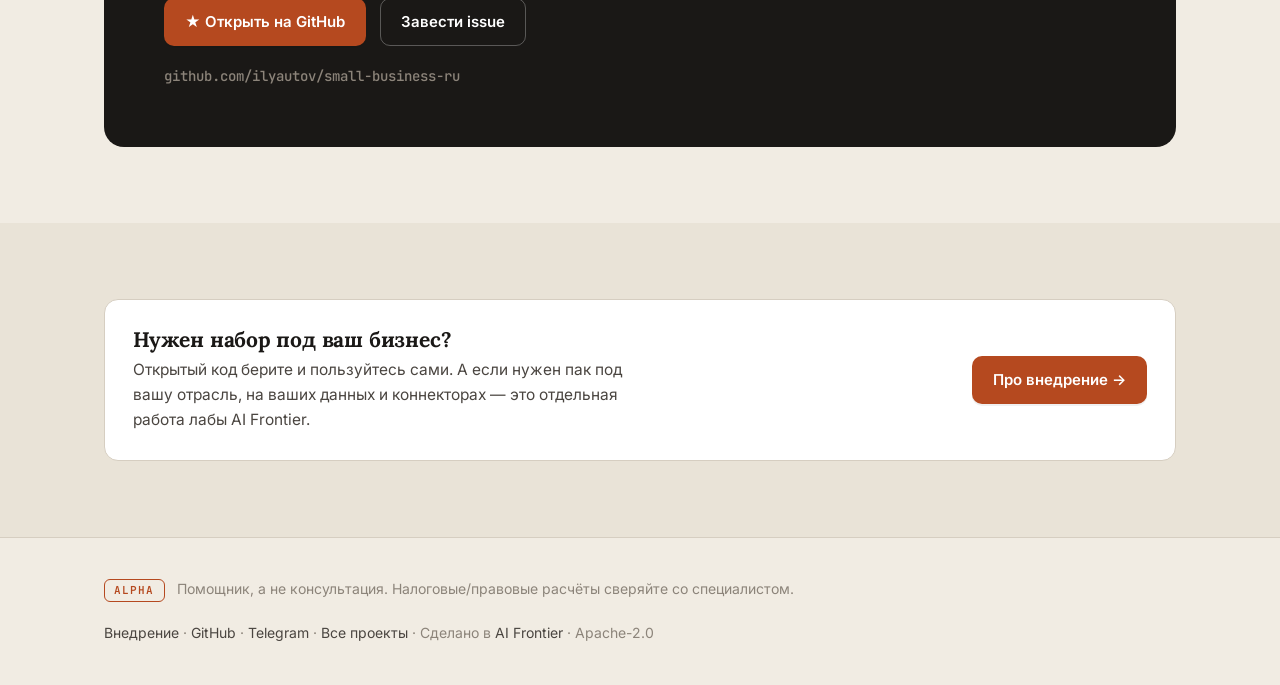
==== commit 19b45ea0: "Из подвала виден весь остальной набор инструментов Человек, пришедший по узкому запросу, уходил со с" ====
--- a/docs/index.html
+++ b/docs/index.html
@@ -332,6 +332,7 @@
       <a href="vnedrenie.html">Внедрение</a> ·
       <a href="https://github.com/ilyautov/small-business-ru">GitHub</a> ·
       <a href="https://t.me/gorilla_under_hood">Telegram</a> ·
+      <a href="https://ilyautov.github.io/">Все проекты</a> ·
       Сделано в <a href="https://aifrontier.tech">AI Frontier</a> · Apache-2.0
     </div>
   </div>
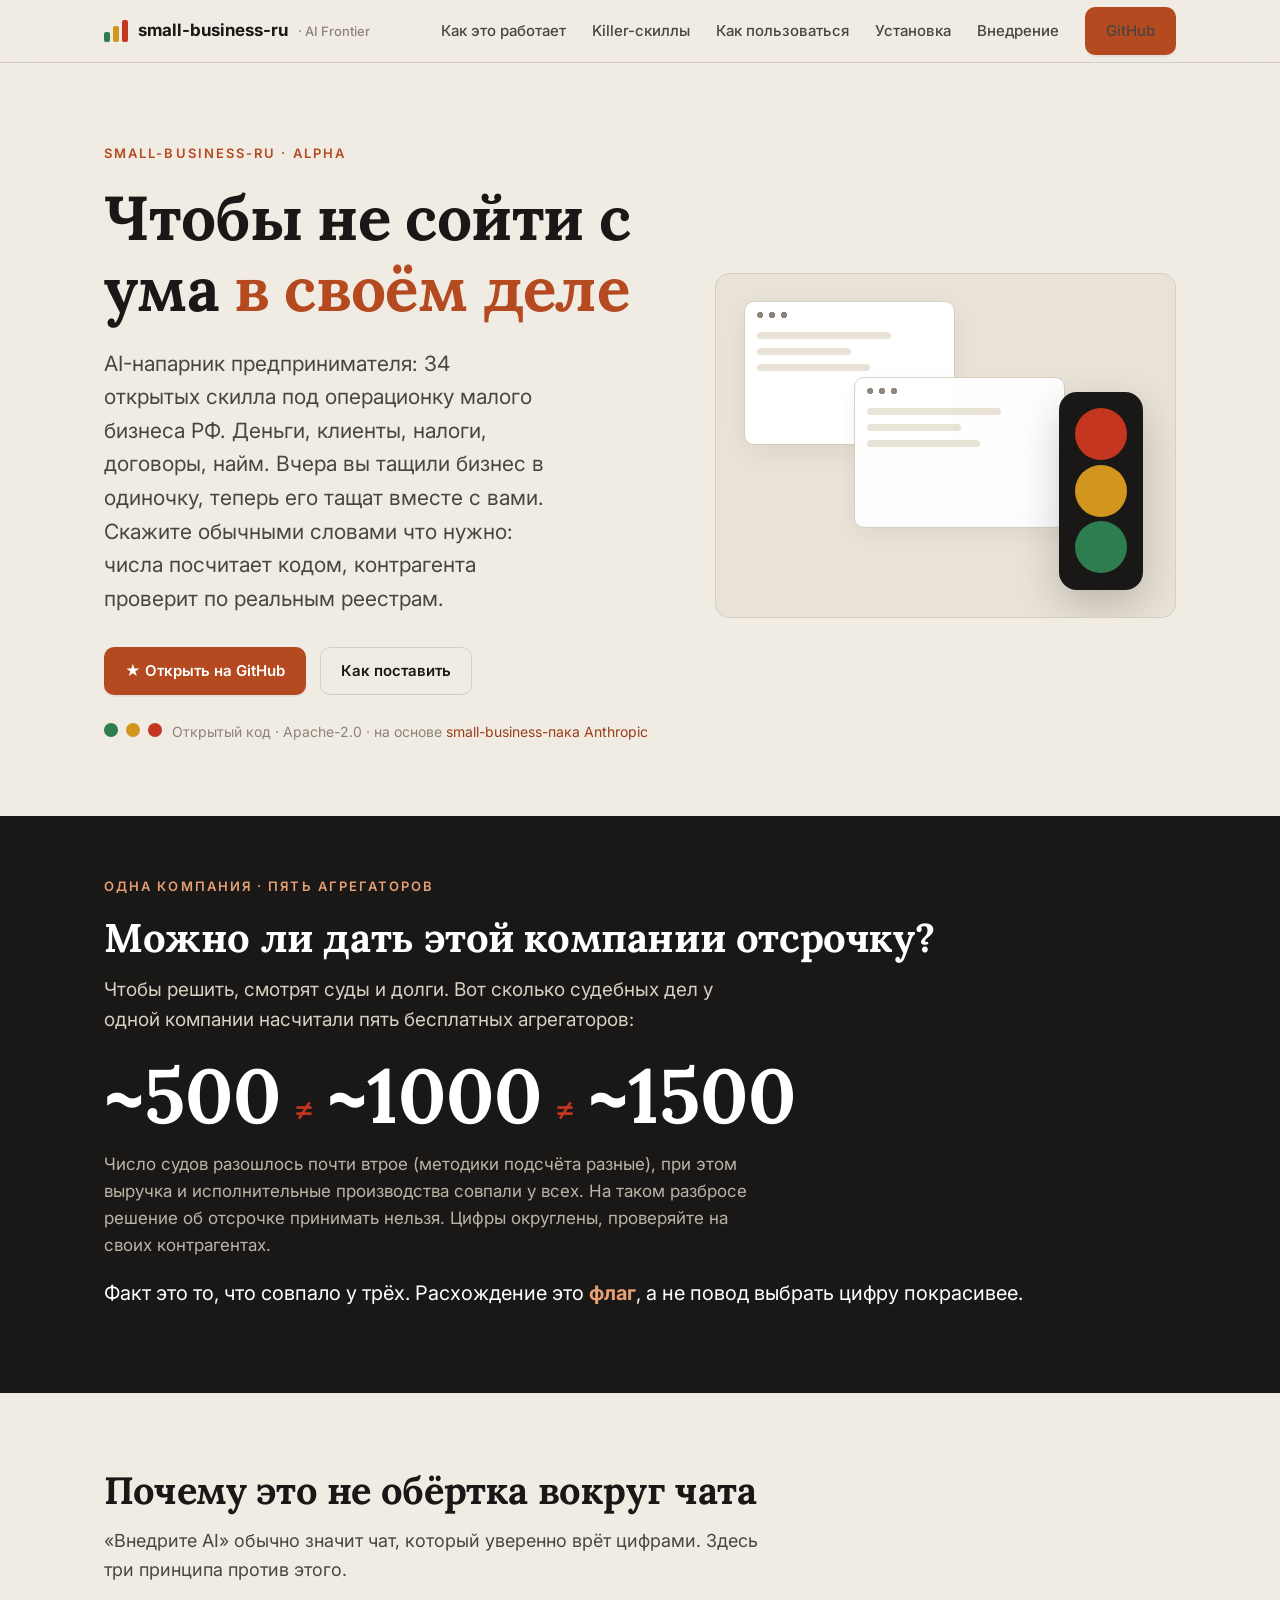
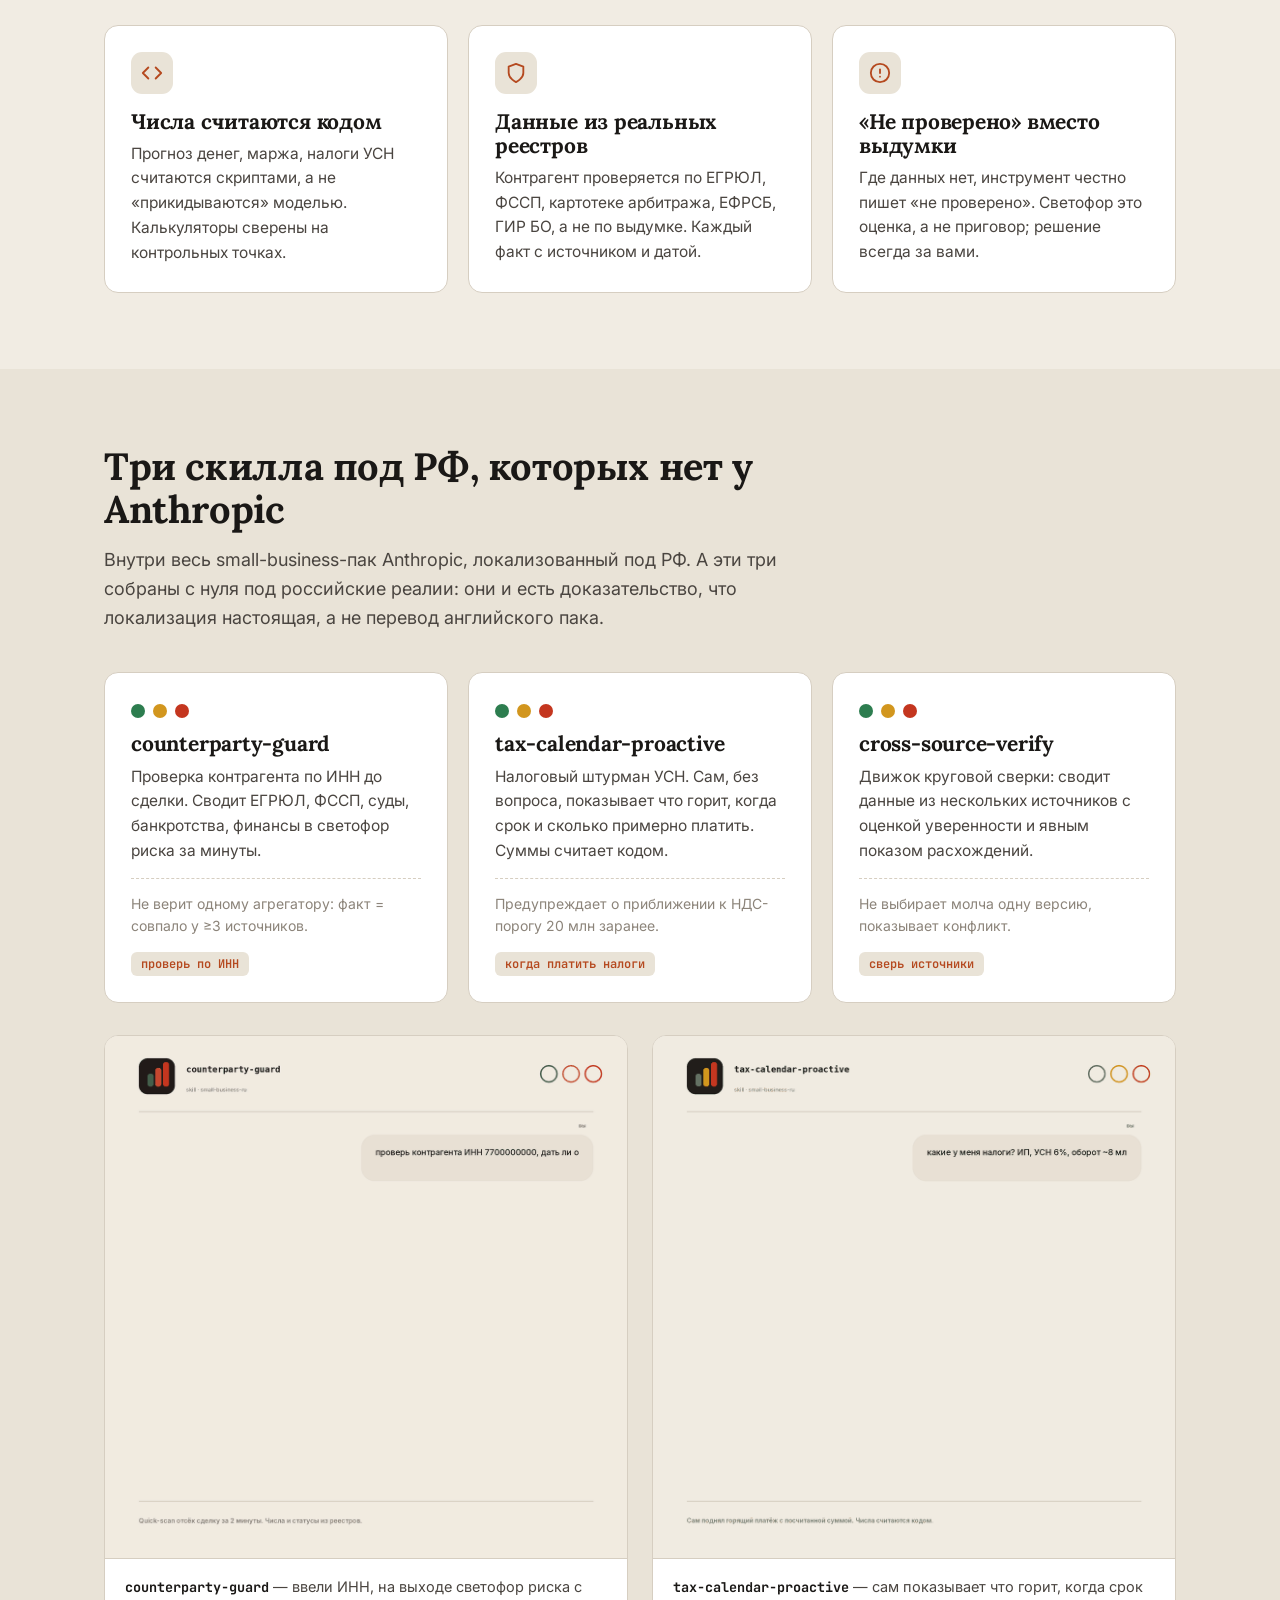
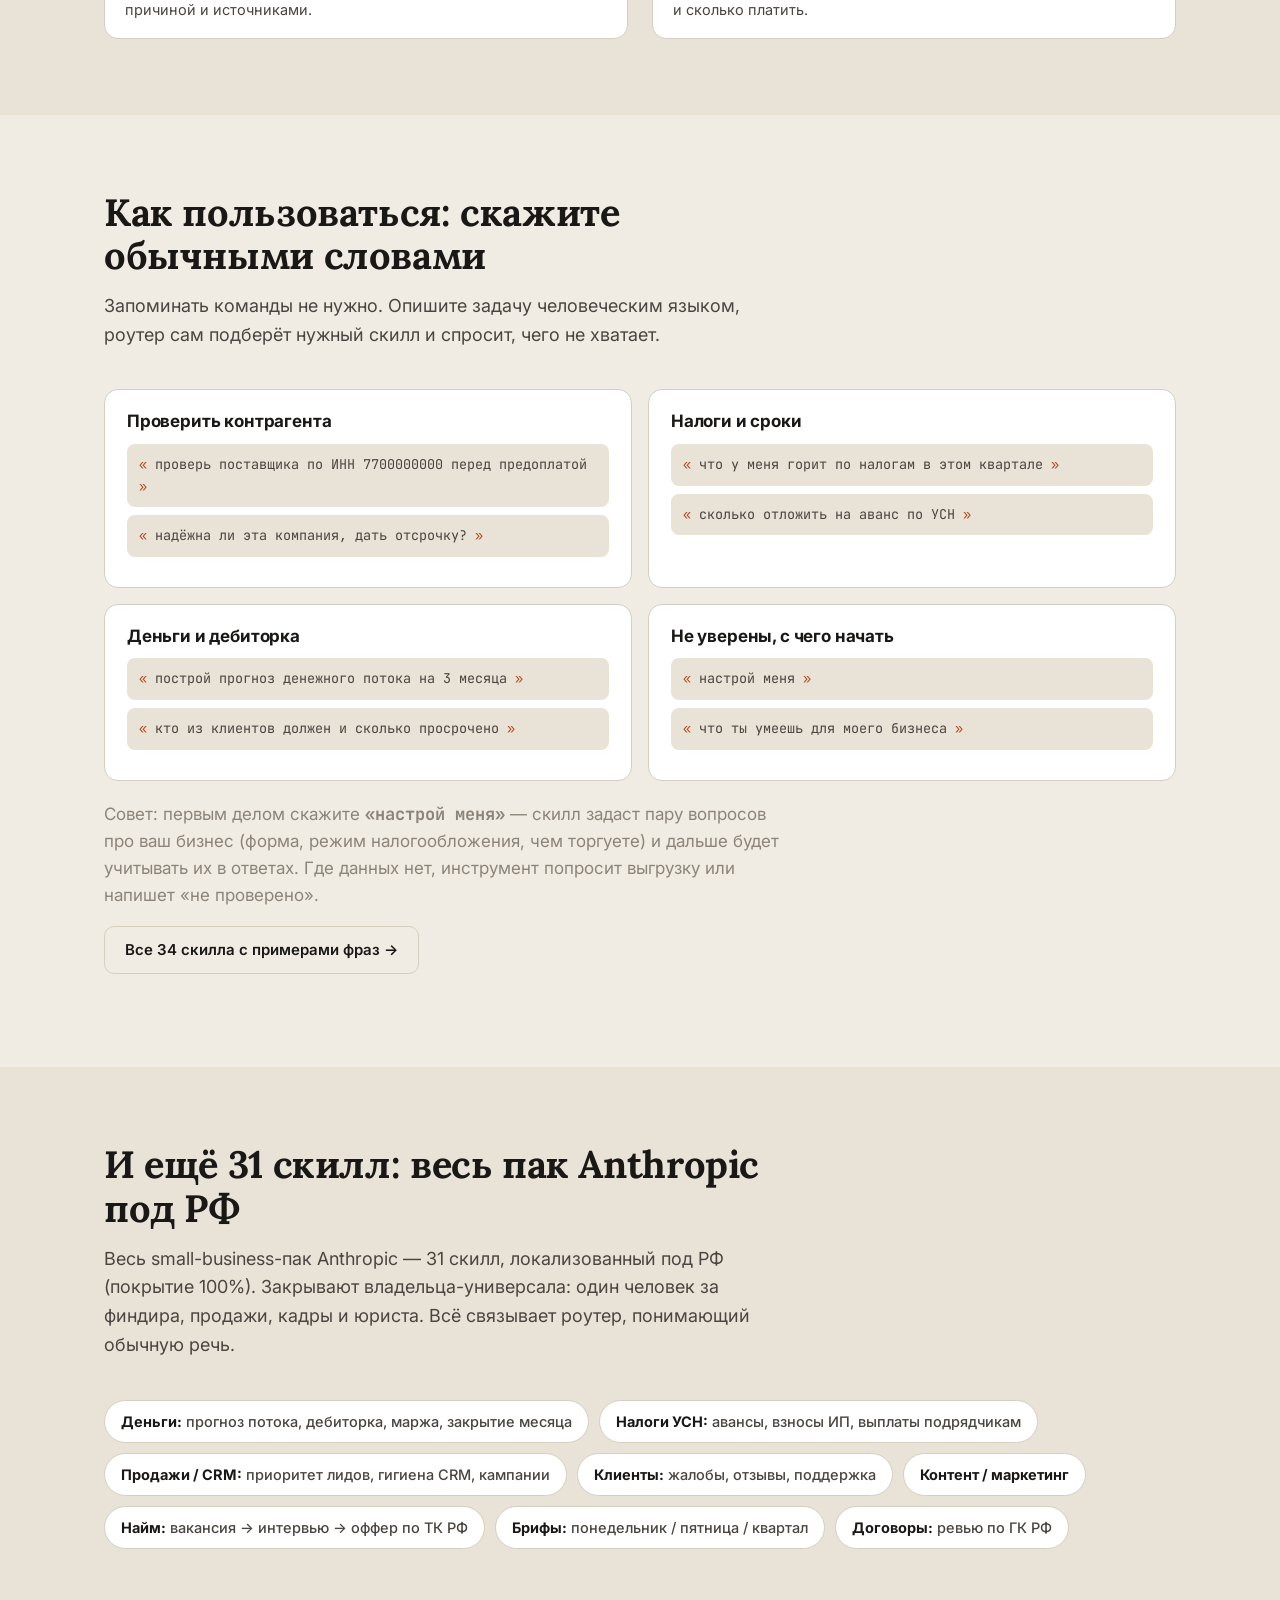
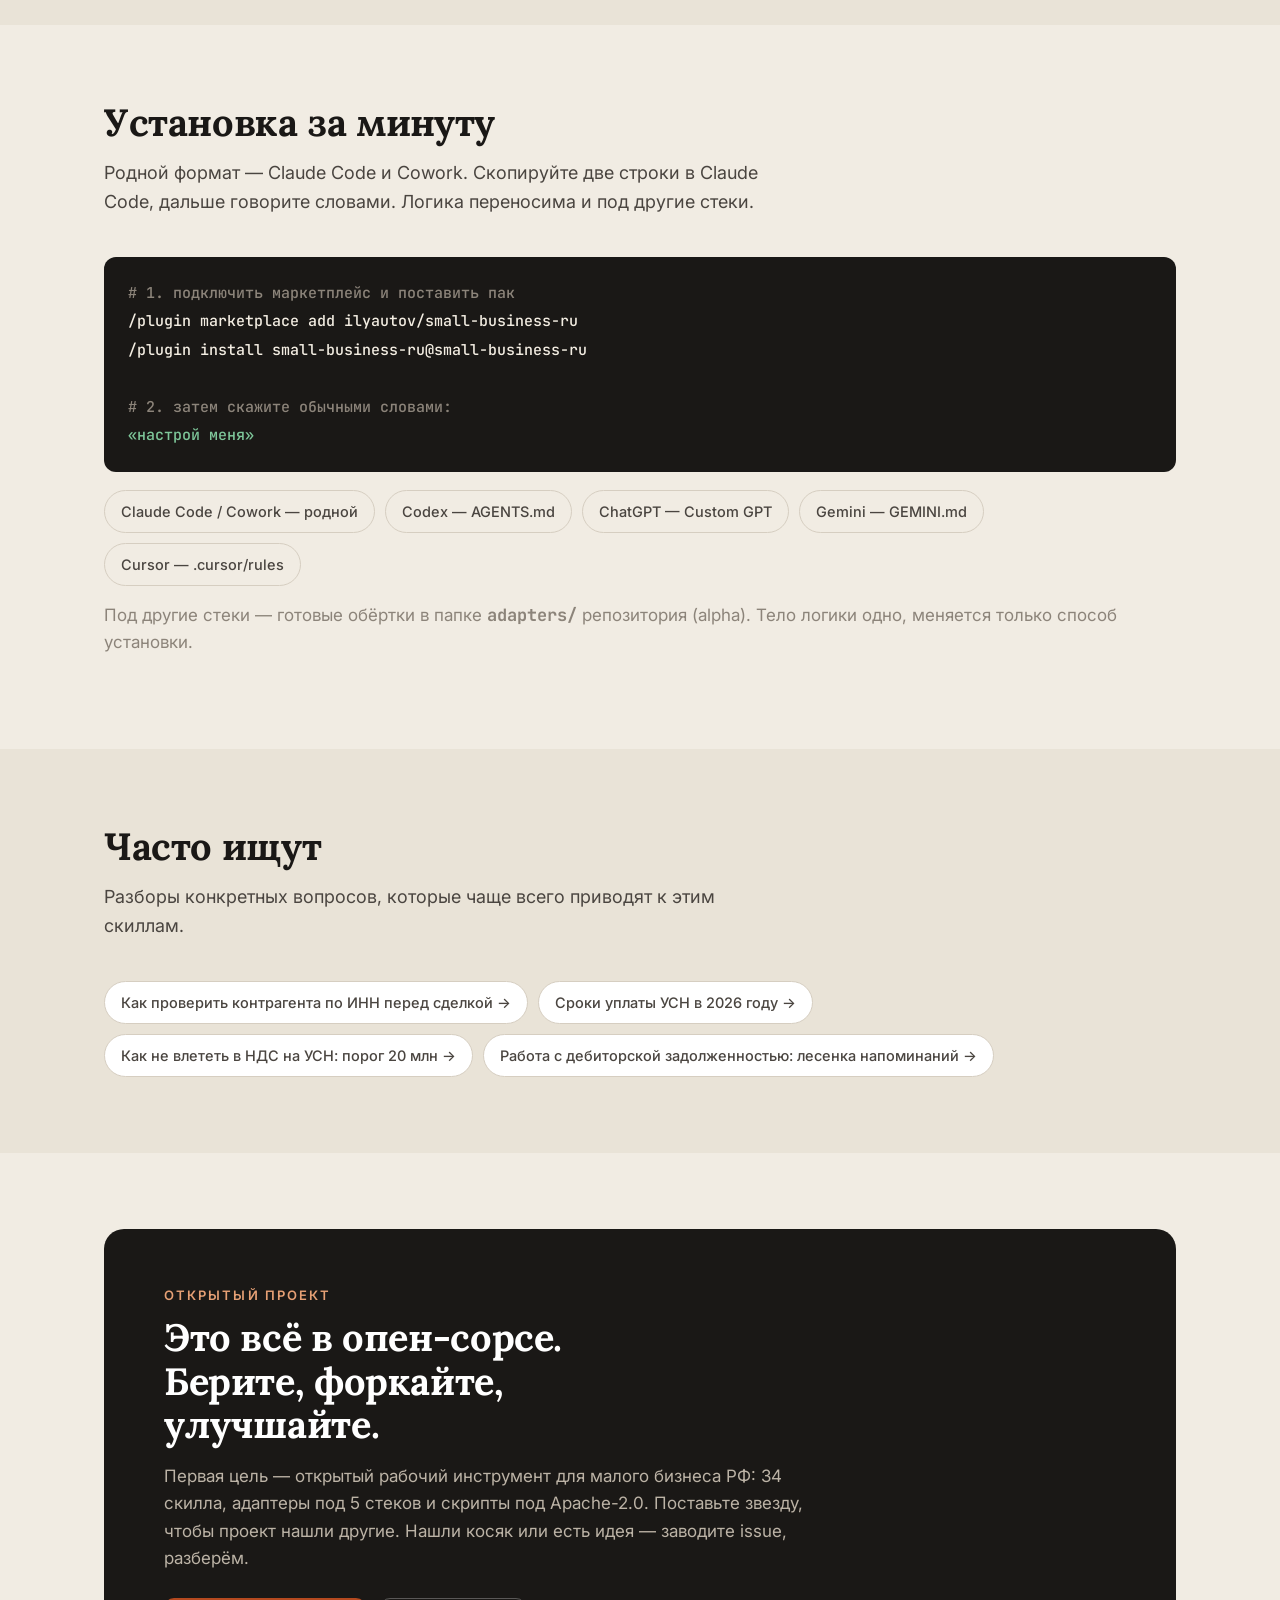
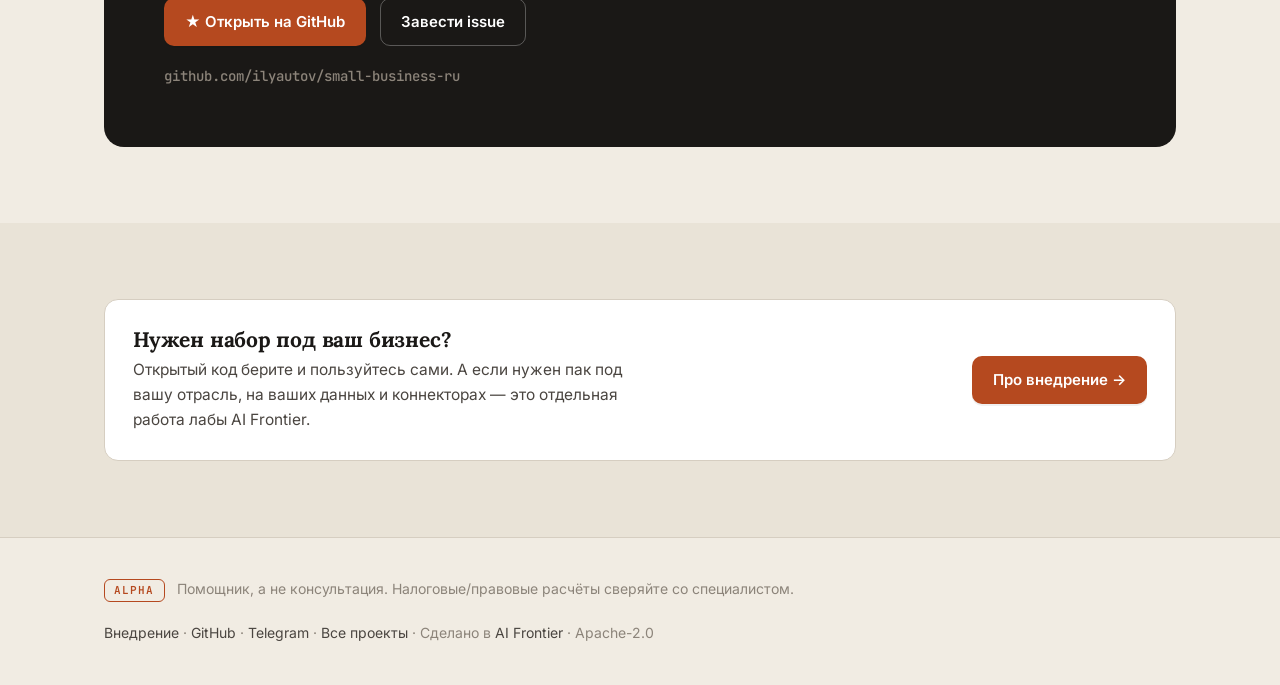
==== commit f792e515: "Разбор про дебиторку под замеренный кластер Первый замер Вордстата под этот сайт: у «дебиторской зад" ====
--- a/docs/index.html
+++ b/docs/index.html
@@ -286,6 +286,7 @@
         <a class="chip" href="kak-proverit-kontragenta-po-inn.html">Как проверить контрагента по ИНН перед сделкой →</a>
         <a class="chip" href="sroki-uplaty-usn-2026.html">Сроки уплаты УСН в 2026 году →</a>
         <a class="chip" href="nds-usn-porog-20-millionov.html">Как не влететь в НДС на УСН: порог 20 млн →</a>
+        <a class="chip" href="rabota-s-debitorskoy-zadolzhennostyu.html">Работа с дебиторской задолженностью: лесенка напоминаний →</a>
       </div>
     </div>
   </section>
